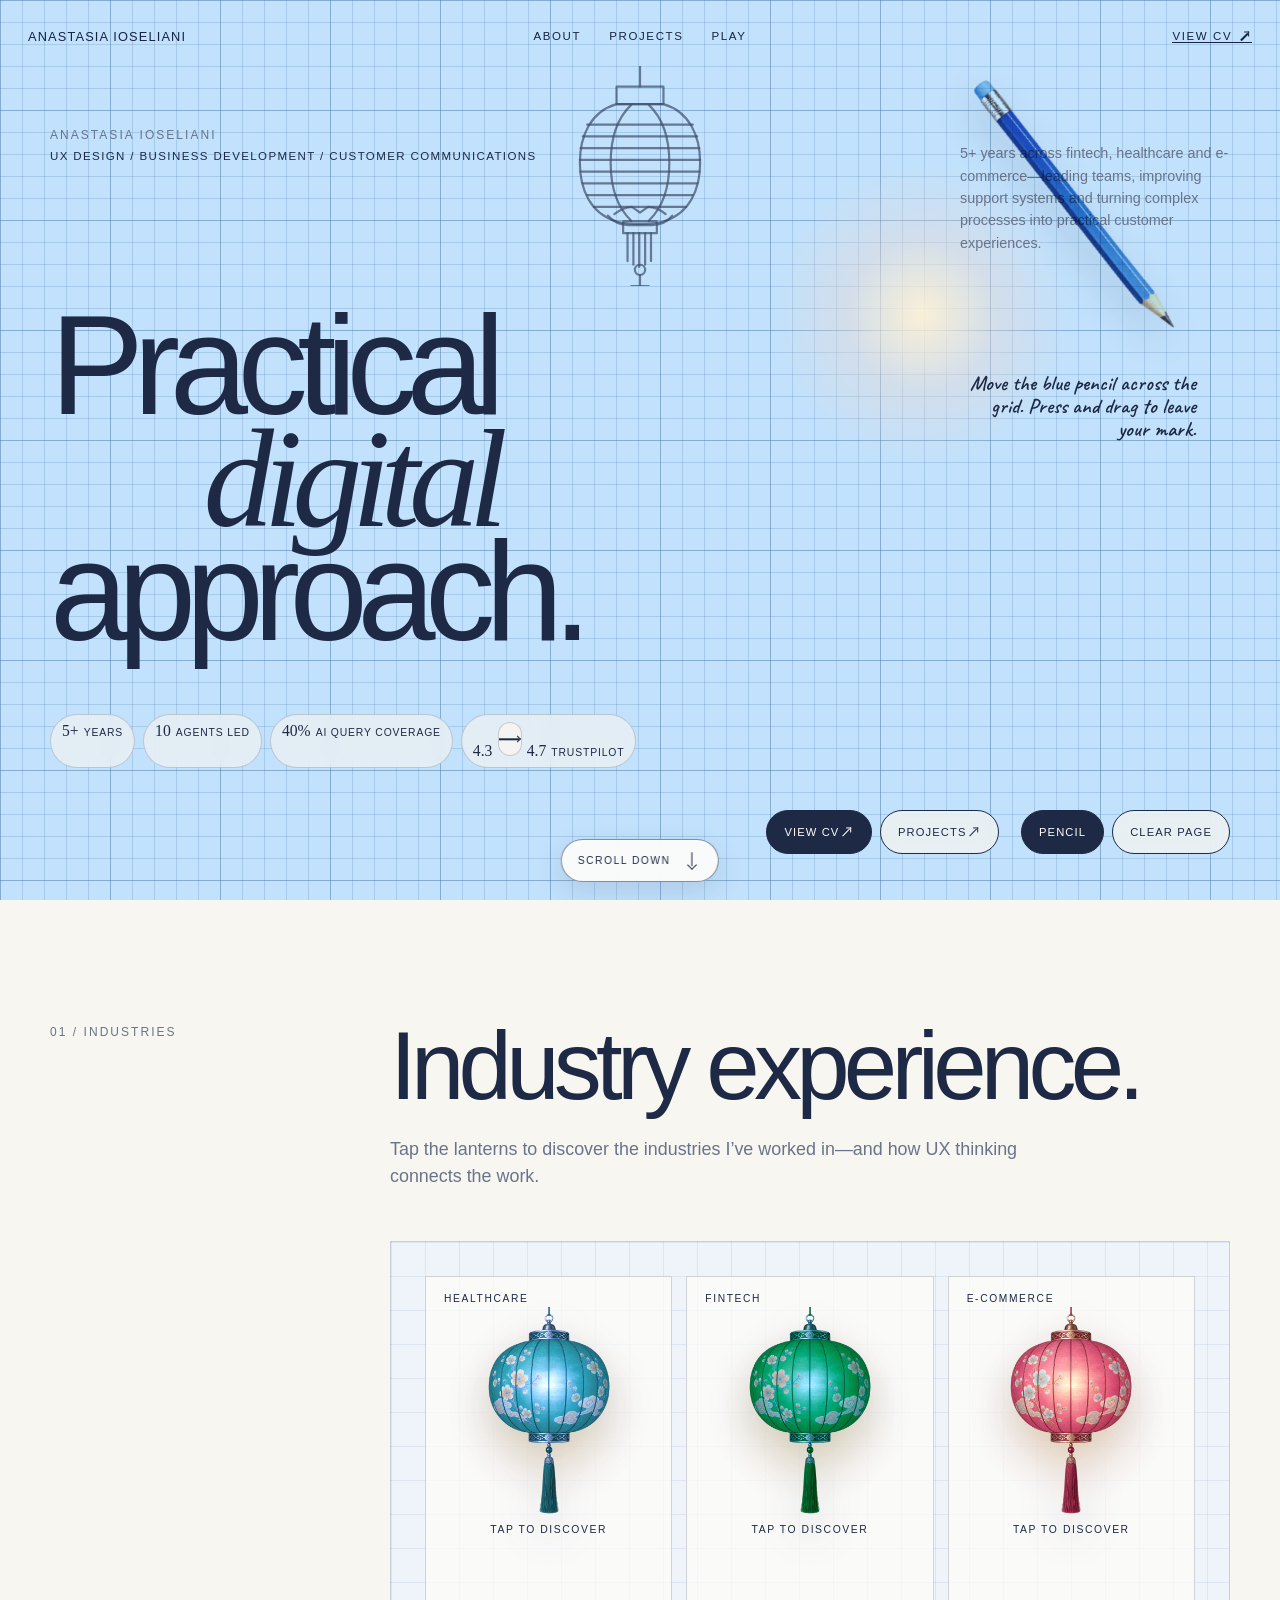
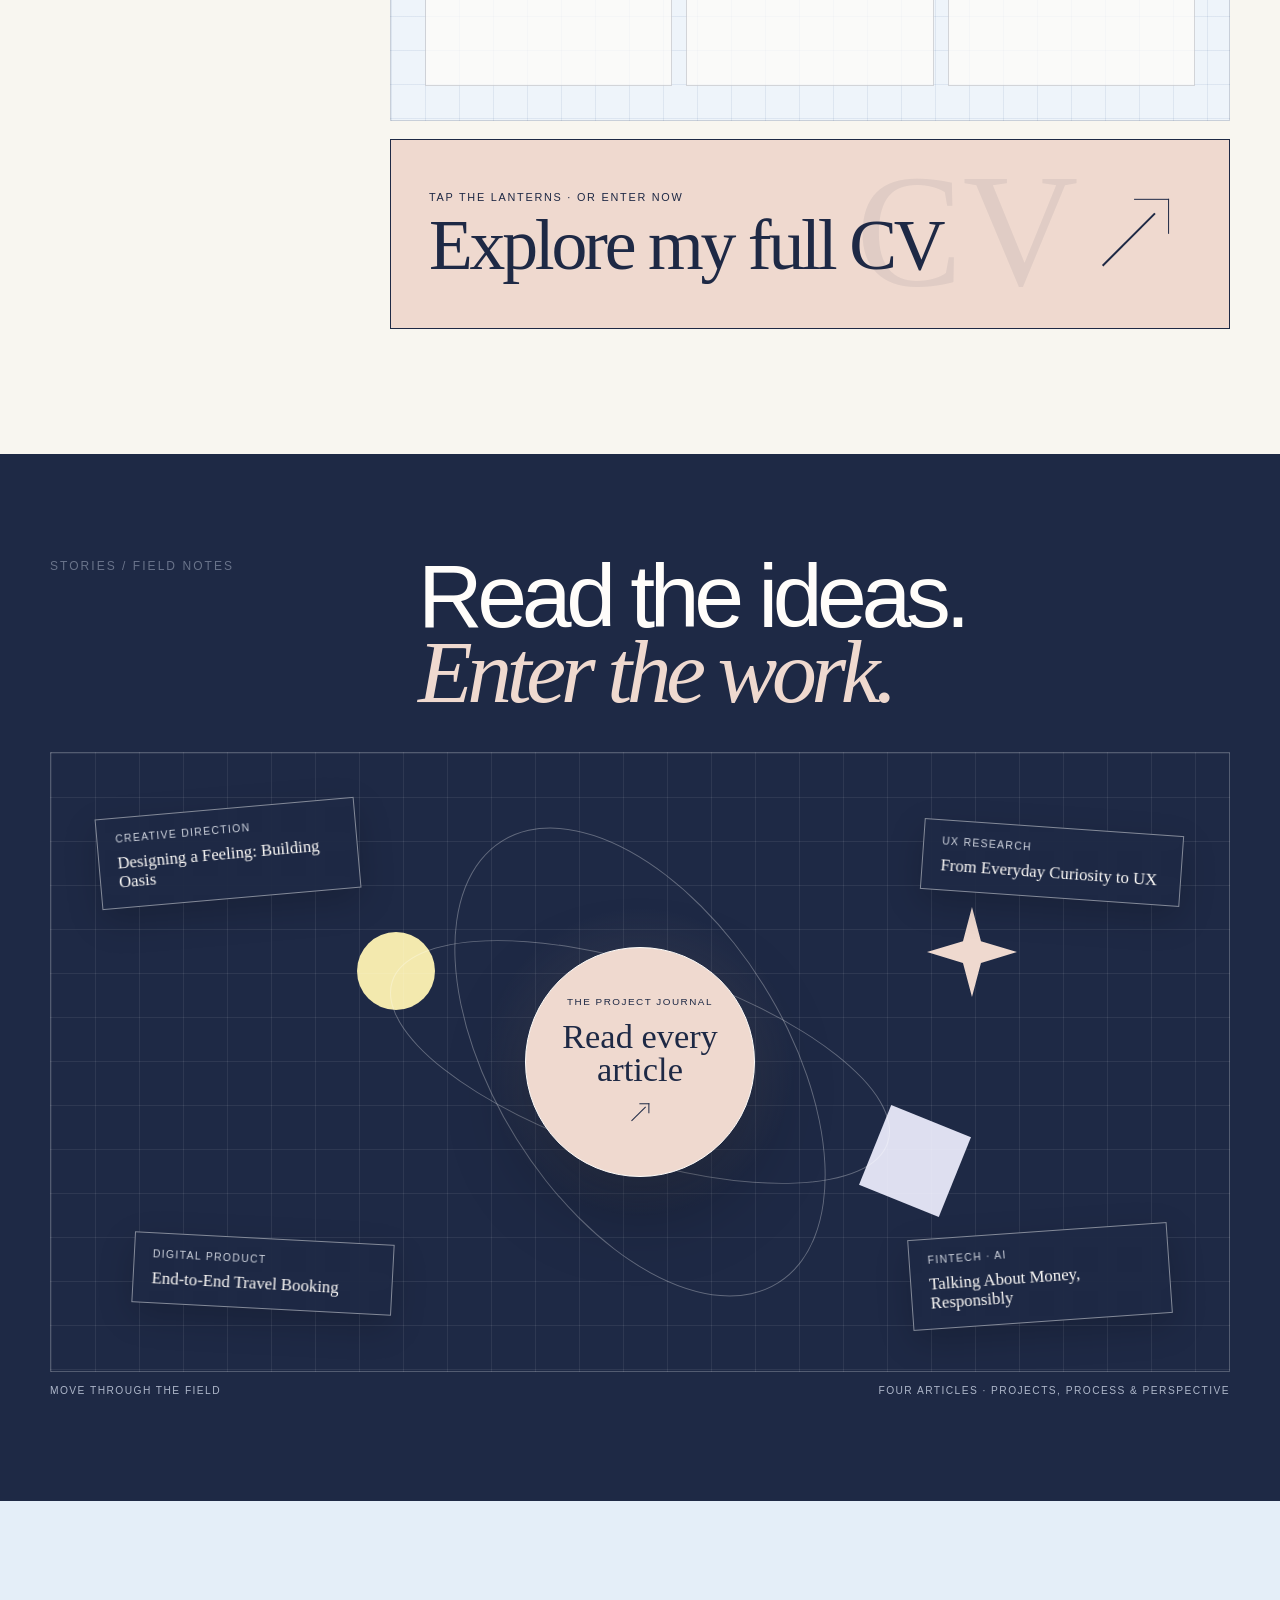
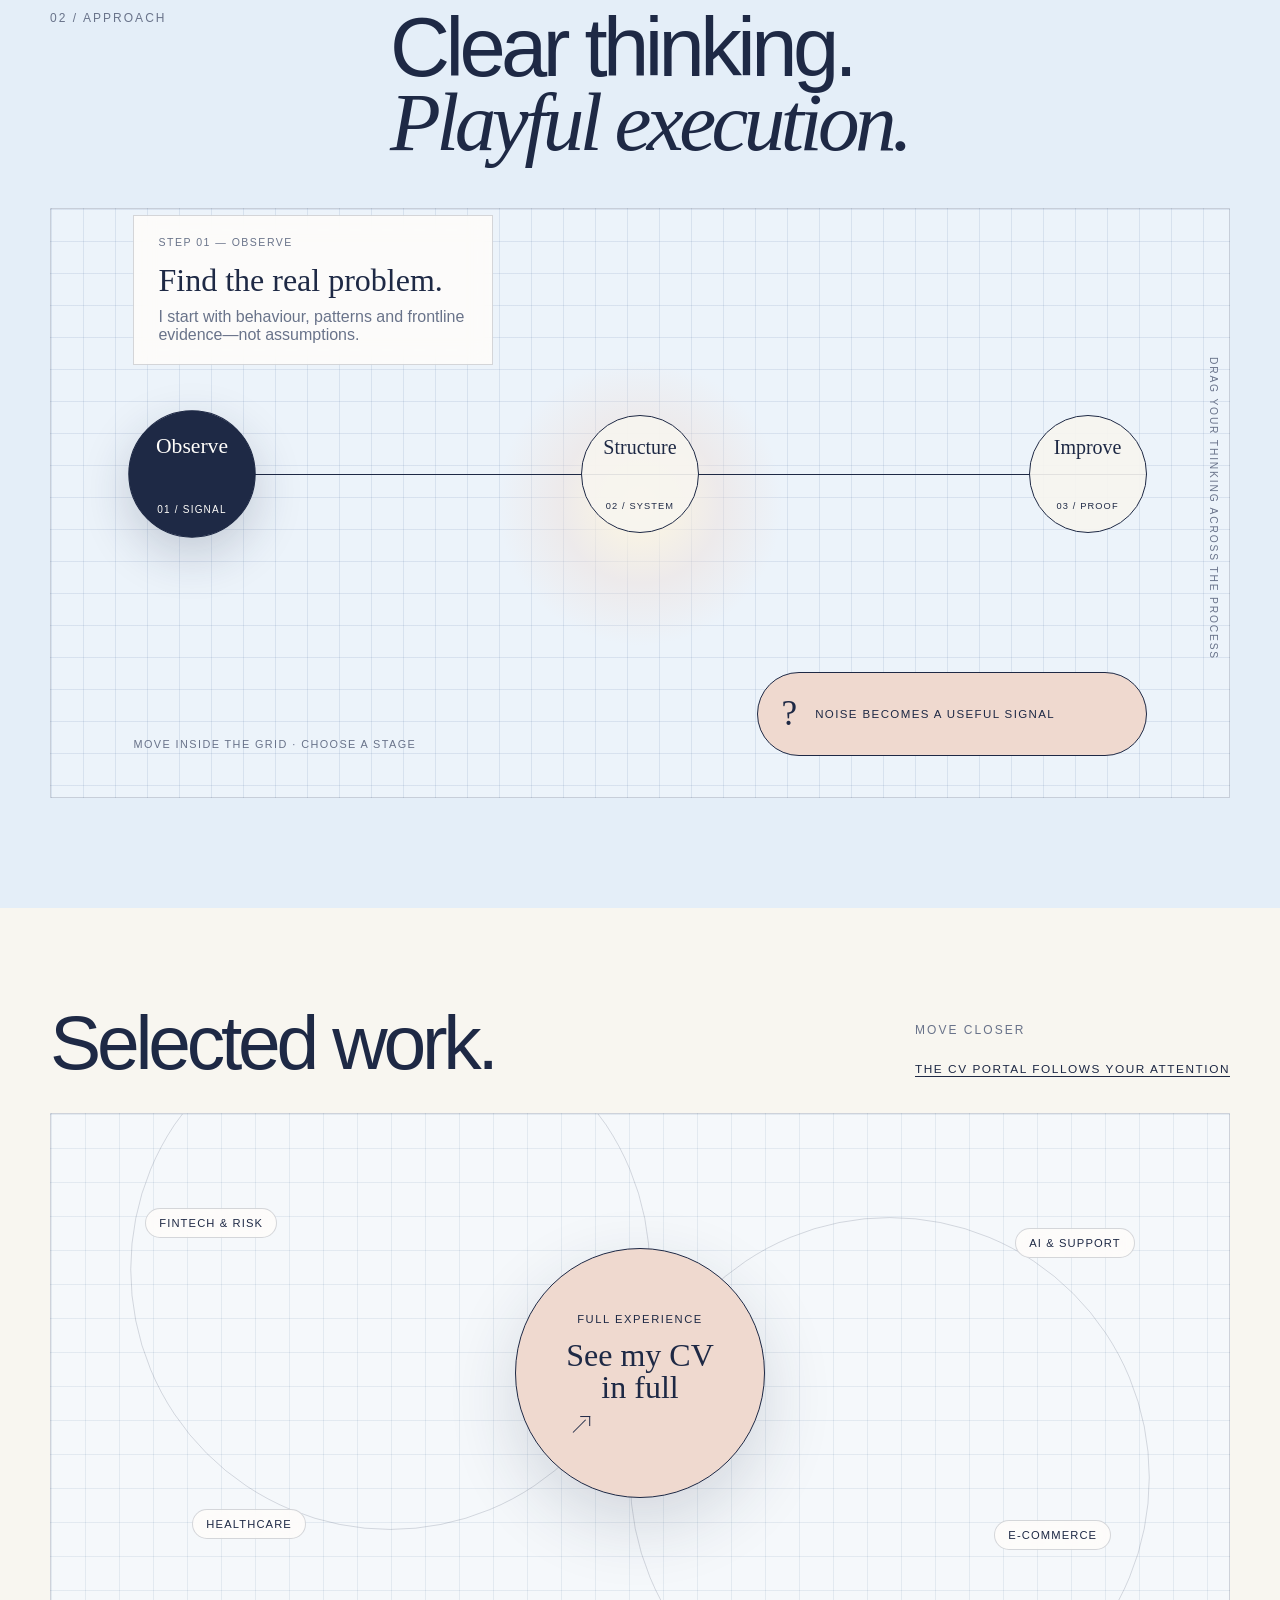
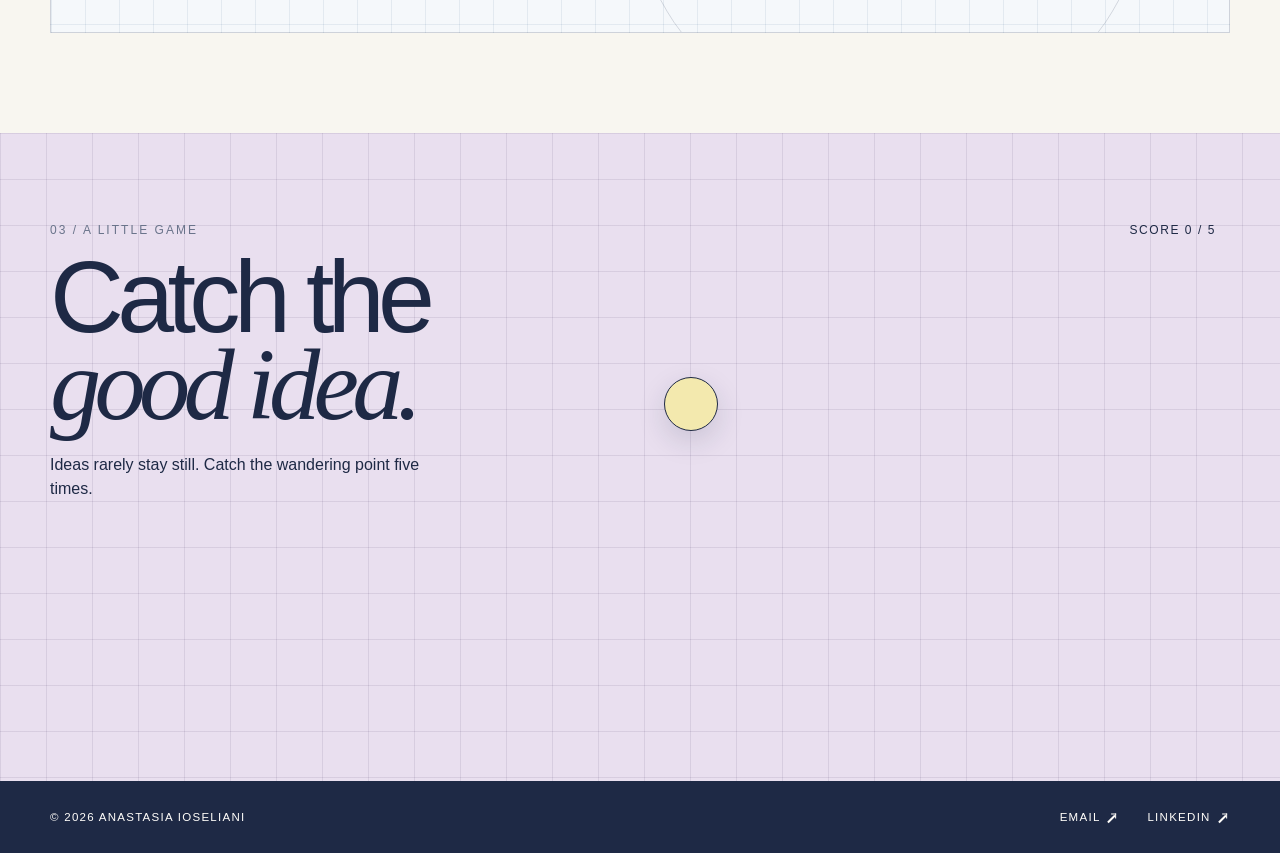
==== index.html @ 26682739 "Simplify industries section heading" ====
<!doctype html>
<html lang="en">
<head>
  <meta charset="utf-8">
  <meta name="viewport" content="width=device-width,initial-scale=1">
  <meta name="description" content="Anastasia Ioseliani — a practical digital approach to operations, customer experience and AI.">
  <title>Anastasia Ioseliani — Practical Digital Approach</title>
  <link rel="icon" type="image/svg+xml" href="data:image/svg+xml,%3Csvg xmlns='http://www.w3.org/2000/svg' viewBox='0 0 64 64'%3E%3Crect width='64' height='64' rx='14' fill='%23293452'/%3E%3Cpath d='M16 46 30 17h5l13 29h-7l-3-7H26l-3 7zm13-14h7l-3.5-8z' fill='%23f8f4ec'/%3E%3C/svg%3E">
  <style>
    :root{--ink:#1e2945;--muted:#69738a;--paper:#f8f6f0;--blue:#e5eef8;--blue-line:rgba(68,104,150,.19);--peach:#efd9cf;--yellow:#f3e9ae;--lav:#dedff0;--white:#fffdfa;--line:rgba(30,41,69,.18)}
    *{box-sizing:border-box}html{scroll-behavior:smooth}body{margin:0;background:var(--paper);color:var(--ink);font-family:"Helvetica Neue",Arial,sans-serif;overflow-x:hidden}a{color:inherit;text-decoration:none}button{font:inherit;color:inherit}.wrap{width:min(1180px,calc(100% - 56px));margin:auto}.serif,em{font-family:Georgia,"Times New Roman",serif;font-weight:400}.label{font-size:.75rem;letter-spacing:.17em;text-transform:uppercase;color:var(--muted)}
    .nav{position:fixed;top:0;left:0;right:0;z-index:30;height:72px;padding:0 28px;display:grid;grid-template-columns:1fr auto 1fr;align-items:center;mix-blend-mode:multiply}.brand{font-size:.8rem;letter-spacing:.09em;text-transform:uppercase}.nav-links{display:flex;gap:28px;font-size:.72rem;letter-spacing:.14em;text-transform:uppercase}.nav-cta{justify-self:end;border-bottom:1px solid;font-size:.72rem;letter-spacing:.14em;text-transform:uppercase}
    .hero{position:relative;min-height:100svh;overflow:hidden;background-color:#edf4fb;background-image:linear-gradient(var(--blue-line) 1px,transparent 1px),linear-gradient(90deg,var(--blue-line) 1px,transparent 1px);background-size:38px 38px}.hero:after{content:"";position:absolute;z-index:1;inset:0;background:radial-gradient(circle 210px at var(--lx,72%) var(--ly,35%),rgba(255,241,211,.9),rgba(239,217,207,.38) 36%,transparent 72%);pointer-events:none}.draw-canvas{position:absolute;z-index:2;inset:0;width:100%;height:100%;touch-action:none;cursor:none}.pen-cursor{position:absolute;z-index:3;left:84%;top:16%;width:280px;height:auto;object-fit:contain;pointer-events:none;transform:translate(-50%,-20%) rotate(18deg);filter:drop-shadow(0 16px 18px rgba(30,41,69,.16));opacity:1;transition:opacity .2s}.hero.pen-ready .pen-cursor{opacity:1}.nib-light{position:absolute;z-index:3;width:110px;height:110px;border-radius:50%;pointer-events:none;background:rgba(255,233,181,.82);filter:blur(24px);transform:translate(-50%,-50%);opacity:0}.hero.pen-ready .nib-light{opacity:1}
    .hero-content{position:relative;z-index:5;pointer-events:none;min-height:100svh;padding:128px 0 46px;display:flex;flex-direction:column;justify-content:space-between}.hero-top{display:flex;justify-content:space-between;align-items:start}.hero-intro{max-width:270px;color:var(--muted);font-size:.9rem;line-height:1.55}.hero h1{font-size:clamp(4.5rem,11vw,10.7rem);font-weight:400;line-height:.8;letter-spacing:-.075em;margin:0;max-width:1120px}.hero h1 span{display:block}.hero h1 span:nth-child(2){padding-left:12vw;font-family:Georgia,serif;font-style:italic}.hero-bottom{display:flex;justify-content:space-between;align-items:end;gap:28px}.hero-instruction{max-width:390px;font-size:1rem;line-height:1.55;transform:translateY(18px)}.hero-actions,.draw-tools{display:flex;gap:8px;pointer-events:auto}.mobile-put-down,.mobile-clear-page{display:none}.pill{min-height:44px;padding:0 17px;border:1px solid var(--ink);border-radius:99px;background:rgba(248,246,240,.72);backdrop-filter:blur(8px);font-size:.7rem;letter-spacing:.1em;text-transform:uppercase;cursor:pointer;display:inline-flex;align-items:center;justify-content:center}.pill:hover,.pill.active{background:var(--ink);color:var(--white)}
    .welcome{padding:125px 0;background:var(--paper);overflow:hidden}.welcome-grid{display:grid;grid-template-columns:.38fr 1.62fr;gap:60px}.welcome h2{font-size:clamp(3.7rem,7.5vw,7.6rem);font-weight:400;line-height:.86;letter-spacing:-.06em;margin:0}.welcome h2 em{color:#77839b}.balloon-intro{display:flex;justify-content:space-between;gap:28px;align-items:end;margin-bottom:44px}.balloon-intro p{max-width:360px;margin:0;color:var(--muted);font-size:1rem}.balloon-experience{display:grid;grid-template-columns:1.05fr .95fr;min-height:520px;border:1px solid var(--line);background:#eef5fb}.balloon-sky{position:relative;min-height:520px;overflow:hidden;background-image:linear-gradient(rgba(68,104,150,.11) 1px,transparent 1px),linear-gradient(90deg,rgba(68,104,150,.11) 1px,transparent 1px);background-size:34px 34px}.balloon-sky:after{content:"POP THE BALLOONS";position:absolute;left:20px;bottom:17px;font-size:.65rem;letter-spacing:.17em;color:var(--muted)}.balloon{position:absolute;left:var(--x);top:var(--y);border:0;background:none;padding:0;cursor:pointer;font-size:clamp(5.4rem,9vw,8rem);line-height:1;filter:drop-shadow(0 16px 18px rgba(30,41,69,.15)) hue-rotate(var(--hue));transform:translate(-50%,-50%) rotate(var(--r));transition:transform .45s cubic-bezier(.2,.9,.2,1),opacity .35s;animation:balloonFloat 3.5s ease-in-out infinite alternate;animation-delay:var(--delay)}.balloon:hover{transform:translate(-50%,-50%) scale(1.1) rotate(calc(var(--r) + 4deg))}.balloon.popped{opacity:0;transform:translate(-50%,-50%) scale(1.8) rotate(16deg);pointer-events:none;animation:none}@keyframes balloonFloat{to{margin-top:-16px}}.balloon-status{position:absolute;right:18px;top:17px;padding:8px 11px;border:1px solid var(--line);background:rgba(255,253,250,.82);font-size:.65rem;letter-spacing:.13em;text-transform:uppercase}.balloon-reveals{position:relative;z-index:2;padding:34px;display:flex;flex-direction:column;background:rgba(255,253,250,.92)}.balloon-note{display:none;padding:20px 0;border-bottom:1px solid var(--line)}.balloon-note.on{display:block}.balloon-note small{display:block;margin-bottom:8px;color:var(--muted);font-size:.65rem;letter-spacing:.14em;text-transform:uppercase}.balloon-note h3{font-family:Georgia,serif;font-size:1.8rem;font-weight:400;line-height:1.05;margin:0 0 10px}.balloon-note p{margin:0;color:var(--muted);line-height:1.55}.balloon-note.on .slow{display:inline;opacity:0;animation:slowReveal .7s forwards}.balloon-note.on .slow:nth-child(2){animation-delay:.35s}.balloon-note.on .slow:nth-child(3){animation-delay:.75s}@keyframes slowReveal{to{opacity:1}}.balloon-empty{margin:auto;color:var(--muted);max-width:230px;text-align:center;font-family:Georgia,serif;font-size:1.35rem}.balloon-reveals.started .balloon-empty{display:none}.cv-reveal{margin-top:auto;padding-top:28px;opacity:0;transform:translateY(12px);pointer-events:none;transition:.5s}.cv-reveal.ready{opacity:1;transform:none;pointer-events:auto}.cv-reveal a{display:flex;justify-content:space-between;align-items:center;padding:16px 0;border-top:1px solid;border-bottom:1px solid;font-size:.72rem;letter-spacing:.14em;text-transform:uppercase}.text-link{display:inline-flex;margin-top:25px;border-bottom:1px solid;font-size:.74rem;letter-spacing:.13em;text-transform:uppercase}
    .journal-gateway{background:var(--ink);color:var(--white);padding:105px 0;overflow:hidden}.journal-head{display:grid;grid-template-columns:.55fr 1.45fr;gap:60px;align-items:start;margin-bottom:42px}.journal-head h2{font-size:clamp(3.2rem,7vw,7rem);line-height:.84;font-weight:400;letter-spacing:-.06em;margin:0}.journal-head em{color:var(--peach)}.journal-field{--gx:50%;--gy:50%;position:relative;isolation:isolate;min-height:620px;border:1px solid rgba(255,255,255,.24);overflow:hidden;background:radial-gradient(circle 220px at var(--gx) var(--gy),rgba(239,217,207,.18),transparent 72%),linear-gradient(rgba(255,255,255,.075) 1px,transparent 1px),linear-gradient(90deg,rgba(255,255,255,.075) 1px,transparent 1px);background-size:auto,44px 44px,44px 44px}.journal-field:before,.journal-field:after{content:"";position:absolute;z-index:0;border:1px solid rgba(255,255,255,.3);border-radius:50%;width:520px;height:190px;left:50%;top:50%;transform:translate(-50%,-50%) rotate(18deg);transition:transform .3s;pointer-events:none}.journal-field:after{transform:translate(-50%,-50%) rotate(-32deg);width:290px;height:520px}.journal-core{position:absolute;z-index:7;left:50%;top:50%;width:230px;height:230px;border-radius:50%;transform:translate(-50%,-50%);display:grid;place-items:center;text-align:center;background:var(--peach);color:var(--ink);border:1px solid var(--white);box-shadow:0 30px 80px rgba(0,0,0,.28);transition:transform .18s}.journal-core .tiny{display:block;font-size:.62rem;letter-spacing:.15em;text-transform:uppercase;margin-bottom:13px}.journal-core .big{display:block;font-family:Georgia,serif;font-size:2.15rem;line-height:.95}.journal-core .arrow{display:block;margin-top:13px;font-size:1.5rem}.story-chip{position:absolute;z-index:6;width:260px;padding:15px 18px;border:1px solid rgba(255,255,255,.45);background:rgba(30,41,69,.94);backdrop-filter:blur(10px);font-family:Georgia,serif;font-size:1.05rem;line-height:1.15;box-shadow:0 12px 35px rgba(0,0,0,.18);transition:background .25s,color .25s,transform .18s}.story-chip small{display:block;margin-bottom:8px;font-family:Arial,sans-serif;font-size:.65rem;letter-spacing:.13em;text-transform:uppercase;color:#d2d7e1}.story-chip:hover{background:var(--yellow);color:var(--ink)}.story-chip:nth-of-type(1){left:4%;top:9%;transform:rotate(-5deg)}.story-chip:nth-of-type(2){right:4%;top:12%;transform:rotate(4deg)}.story-chip:nth-of-type(3){left:7%;bottom:10%;transform:rotate(3deg)}.story-chip:nth-of-type(4){right:5%;bottom:8%;transform:rotate(-4deg)}.abstract-disc{position:absolute;z-index:1;width:78px;height:78px;border-radius:50%;background:var(--yellow);left:26%;top:29%;mix-blend-mode:screen;pointer-events:none}.abstract-square{position:absolute;z-index:1;width:86px;height:86px;background:var(--lav);right:23%;bottom:27%;transform:rotate(22deg);mix-blend-mode:screen;pointer-events:none}.abstract-star{position:absolute;z-index:1;right:18%;top:25%;width:90px;height:90px;background:var(--peach);clip-path:polygon(50% 0,60% 38%,100% 50%,60% 62%,50% 100%,40% 62%,0 50%,40% 38%);animation:spin 14s linear infinite;pointer-events:none}@keyframes spin{to{transform:rotate(360deg)}}.journal-caption{display:flex;justify-content:space-between;margin-top:13px;font-size:.64rem;letter-spacing:.14em;text-transform:uppercase;color:#aeb7ca}
    .approach{padding:110px 0;background:#e4eef8;overflow:hidden}.approach-head{display:grid;grid-template-columns:.5fr 1.5fr;gap:60px;margin-bottom:48px}.approach h2{font-size:clamp(3rem,6.5vw,6.4rem);font-weight:400;letter-spacing:-.055em;line-height:.9;margin:0}.method-lab{--mx:50%;--my:50%;position:relative;min-height:590px;border:1px solid var(--line);background-color:rgba(255,255,255,.3);background-image:linear-gradient(rgba(68,104,150,.12) 1px,transparent 1px),linear-gradient(90deg,rgba(68,104,150,.12) 1px,transparent 1px);background-size:32px 32px;overflow:hidden}.method-lab:before{content:"";position:absolute;inset:0;background:radial-gradient(circle 190px at var(--mx) var(--my),rgba(255,248,224,.95),rgba(239,217,207,.35) 42%,transparent 75%);pointer-events:none}.method-lab:after{content:"DRAG YOUR THINKING ACROSS THE PROCESS";position:absolute;right:-136px;top:50%;transform:rotate(90deg);font-size:.64rem;letter-spacing:.18em;color:var(--muted)}.method-path{position:absolute;left:7%;right:7%;top:45%;height:1px;background:var(--ink)}.method-path:after{content:"";position:absolute;left:0;top:-4px;width:var(--progress,0%);height:8px;background:var(--peach);transition:width .45s cubic-bezier(.2,.8,.2,1)}.method-node{position:absolute;z-index:3;top:45%;width:118px;height:118px;border-radius:50%;border:1px solid var(--ink);background:rgba(248,246,240,.9);transform:translate(-50%,-50%);cursor:pointer;transition:transform .35s,background .35s,box-shadow .35s;display:grid;place-items:center;text-align:center}.method-node span{display:block;font-family:Georgia,serif;font-size:1.25rem}.method-node small{display:block;margin-top:3px;font-size:.58rem;letter-spacing:.12em;text-transform:uppercase}.method-node[data-step="0"]{left:12%}.method-node[data-step="1"]{left:50%}.method-node[data-step="2"]{left:88%}.method-node:hover{transform:translate(-50%,-50%) scale(1.08) rotate(-3deg)}.method-node.active{background:var(--ink);color:var(--white);box-shadow:0 16px 45px rgba(30,41,69,.2);transform:translate(-50%,-50%) scale(1.08)}.method-note{position:absolute;z-index:2;left:7%;top:7%;width:min(360px,36%);padding:24px;border:1px solid var(--line);background:rgba(255,253,250,.84);backdrop-filter:blur(10px);transition:transform .2s}.method-note .counter{font-size:.66rem;letter-spacing:.14em;text-transform:uppercase;color:var(--muted)}.method-note h3{font-family:Georgia,serif;font-size:2rem;font-weight:400;line-height:1.05;margin:16px 0 10px}.method-note p{color:var(--muted);margin:0;max-width:310px}.method-output{position:absolute;right:7%;bottom:7%;width:min(390px,42%);padding:21px 24px;border-radius:120px;border:1px solid var(--ink);background:var(--active-tone,var(--peach));display:flex;align-items:center;gap:18px;transition:background .4s,transform .2s}.method-output b{font-family:Georgia,serif;font-size:2.2rem;font-weight:400}.method-output span{font-size:.72rem;letter-spacing:.12em;text-transform:uppercase}.method-hint{position:absolute;left:7%;bottom:8%;font-size:.68rem;letter-spacing:.13em;text-transform:uppercase;color:var(--muted)}
    .projects{padding:100px 0;background:var(--paper)}.projects-head{display:flex;justify-content:space-between;align-items:end;margin-bottom:36px}.projects h2{font-size:clamp(3rem,6vw,6rem);font-weight:400;letter-spacing:-.055em;line-height:.9;margin:0}.portal-field{position:relative;min-height:520px;border:1px solid var(--line);overflow:hidden;background-color:#f5f8fb;background-image:linear-gradient(rgba(68,104,150,.1) 1px,transparent 1px),linear-gradient(90deg,rgba(68,104,150,.1) 1px,transparent 1px);background-size:34px 34px;display:grid;place-items:center}.portal-field:before,.portal-field:after{content:"";position:absolute;width:44%;aspect-ratio:1;border:1px solid rgba(30,41,69,.16);border-radius:50%;transition:transform .8s ease}.portal-field:before{transform:translate(-48%,-20%)}.portal-field:after{transform:translate(48%,20%)}.portal-field:hover:before{transform:translate(-42%,-14%) rotate(12deg)}.portal-field:hover:after{transform:translate(42%,14%) rotate(-12deg)}.portal-link{position:relative;z-index:3;width:250px;aspect-ratio:1;border-radius:50%;display:grid;place-items:center;text-align:center;background:var(--peach);border:1px solid var(--ink);box-shadow:0 25px 70px rgba(30,41,69,.16);transition:transform .12s linear}.portal-link span{display:block}.portal-link .portal-small{font-size:.7rem;letter-spacing:.14em;text-transform:uppercase;margin-bottom:14px}.portal-link .portal-title{font-family:Georgia,serif;font-size:2rem;line-height:1}.portal-link .portal-arrow{font-size:1.4rem;margin-top:14px}.orbit-label{position:absolute;z-index:2;padding:8px 13px;border:1px solid var(--line);border-radius:99px;background:rgba(255,253,250,.78);font-size:.7rem;letter-spacing:.1em;text-transform:uppercase;backdrop-filter:blur(7px)}.orbit-label:nth-of-type(1){left:8%;top:18%}.orbit-label:nth-of-type(2){right:8%;top:22%}.orbit-label:nth-of-type(3){left:12%;bottom:18%}.orbit-label:nth-of-type(4){right:10%;bottom:16%}
    .game{position:relative;min-height:72svh;overflow:hidden;background:#e9dfef;padding:90px 0;cursor:crosshair}.game:before{content:"";position:absolute;inset:0;background-image:linear-gradient(rgba(84,73,112,.12) 1px,transparent 1px),linear-gradient(90deg,rgba(84,73,112,.12) 1px,transparent 1px);background-size:46px 46px}.game-copy{position:relative;z-index:2;pointer-events:none}.game h2{font-size:clamp(3.8rem,8vw,8rem);font-weight:400;line-height:.85;letter-spacing:-.065em;margin:16px 0 24px}.game p{font-size:1rem;max-width:390px;line-height:1.55}.score{position:absolute;z-index:3;right:5vw;top:90px;font-size:.75rem;letter-spacing:.13em;text-transform:uppercase}.idea{position:absolute;z-index:4;width:54px;height:54px;border-radius:50%;border:1px solid var(--ink);background:var(--yellow);box-shadow:0 10px 28px rgba(30,41,69,.15);cursor:pointer;transition:left .32s ease,top .32s ease,transform .2s}.idea:hover{transform:scale(1.12)}
    footer{background:var(--ink);color:var(--white);padding:30px 0}.footer{display:grid;grid-template-columns:1fr auto auto;gap:28px;font-size:.72rem;letter-spacing:.11em;text-transform:uppercase}.reveal{opacity:0;transform:translateY(32px);transition:.8s}.reveal.on{opacity:1;transform:none}
    @media(max-width:780px){.wrap{width:min(100% - 36px,1180px)}.nav{padding:0 18px}.nav-links{display:none}.hero-content{padding:105px 0 30px}.hero-top{display:block}.hero-intro{margin-top:14px}.hero h1{font-size:18vw}.hero h1 span:nth-child(2){padding-left:0}.hero-bottom{display:block}.draw-tools{margin-top:24px;flex-wrap:wrap}.pen-cursor{width:235px;height:165px}.welcome,.journal-gateway,.approach,.projects{padding:80px 0}.welcome-grid,.journal-head,.approach-head{grid-template-columns:1fr;gap:30px}.balloon-intro{display:block}.balloon-intro p{margin-top:22px}.balloon-experience{grid-template-columns:1fr}.balloon-sky{min-height:430px}.balloon-reveals{min-height:455px;padding:25px}.balloon{font-size:6.2rem}.projects-head{display:block}.journal-field{min-height:760px}.journal-core{width:185px;height:185px}.journal-core .big{font-size:1.7rem}.story-chip{width:220px;font-size:.9rem}.story-chip:nth-of-type(1){left:3%;top:5%}.story-chip:nth-of-type(2){right:3%;top:24%}.story-chip:nth-of-type(3){left:3%;bottom:23%}.story-chip:nth-of-type(4){right:3%;bottom:4%}.abstract-star{right:10%;top:44%}.abstract-disc{left:10%;top:39%}.journal-caption{display:block}.journal-caption span{display:block;margin-top:6px}.method-lab{min-height:650px}.method-lab:after{display:none}.method-note{left:6%;top:5%;width:88%}.method-path{left:10%;right:10%;top:55%}.method-node{top:55%;width:88px;height:88px}.method-node[data-step="0"]{left:15%}.method-node[data-step="2"]{left:85%}.method-node span{font-size:1rem}.method-node small{font-size:.5rem}.method-output{right:6%;bottom:7%;width:88%}.method-hint{left:6%;bottom:23%}.portal-field{min-height:460px}.portal-link{width:205px}.orbit-label{font-size:.6rem}.orbit-label:nth-of-type(1){left:4%;top:12%}.orbit-label:nth-of-type(2){right:4%;top:18%}.orbit-label:nth-of-type(3){left:4%;bottom:14%}.orbit-label:nth-of-type(4){right:4%;bottom:10%}.game{min-height:70svh;padding:75px 0}.score{top:auto;bottom:24px}.footer{grid-template-columns:1fr;gap:12px}}
    @media(prefers-reduced-motion:reduce){html{scroll-behavior:auto}.reveal{opacity:1;transform:none;transition:none}}
  .cv-gateway-arrow,.journal-card .arrow,.portal-arrow,.nav-cta,.scroll-cue b{font-family:Arial,Helvetica,sans-serif;font-variant-emoji:text}
@media(max-width:780px){
 .cv-gateway-arrow,.journal-card .arrow,.portal-arrow{font-family:Arial,Helvetica,sans-serif;font-variant-emoji:text}
}
.hero-lantern-sketch{
  position:absolute;z-index:3;right:6vw;top:105px;width:165px;height:auto;
  color:rgba(30,41,69,.72);pointer-events:none;opacity:.9
}
@media(max-width:780px){
  .hero-lantern-sketch{right:5%;top:245px;width:96px;opacity:.72}
}


.hero-lantern-sketch{
  left:50%!important;
  right:auto!important;
  top:66px!important;
  width:132px!important;
  transform:translateX(-50%);
  opacity:.78!important;
}
@media(max-width:780px){
  .hero-lantern-sketch{
    left:50%!important;
    right:auto!important;
    top:78px!important;
    width:82px!important;
    transform:translateX(-50%);
    opacity:.68!important;
  }
  .hero-content{
    padding-top:220px!important;
  }
}
.pen-cursor{mix-blend-mode:multiply}

/* Final pencil visibility/positioning override */
.pen-cursor{
  display:block!important;
  visibility:visible!important;
  opacity:1!important;
  z-index:6!important;
  object-fit:contain!important;
  mix-blend-mode:multiply!important;
}
@media(min-width:781px){
  .hero .pen-cursor{
    left:84%!important;
    top:16%!important;
    width:280px!important;
    height:auto!important;
    transform:translate(-50%,-20%) rotate(18deg)!important;
  }
}
@media(max-width:780px){
  .hero .pen-cursor{
    left:82%!important;
    top:25.5%!important;
    width:150px!important;
    height:auto!important;
    transform:translate(-50%,-20%) rotate(18deg)!important;
    pointer-events:auto!important;
  }
}

@media(max-width:780px){
  .hero.mobile-draw-on .pen-cursor{
    width:170px!important;
    height:auto!important;
    transform:translate(-96%,-94%) rotate(0deg)!important;
    transform-origin:96% 94%!important;
    pointer-events:none!important;
    filter:drop-shadow(0 10px 12px rgba(30,41,69,.12))!important;
  }
  .hero.mobile-draw-on .mobile-put-down{
    position:fixed!important;
    left:auto!important;
    right:16px!important;
    bottom:calc(18px + env(safe-area-inset-bottom))!important;
    transform:none!important;
    z-index:40!important;
    min-height:48px!important;
    padding:0 18px!important;
    box-shadow:0 8px 24px rgba(30,41,69,.18);
  }
}

@media(min-width:781px){
  .hero.pen-ready .pen-cursor{
    width:420px!important;
    height:auto!important;
    transform:translate(-96%,-94%) rotate(0deg)!important;
    transform-origin:96% 94%!important;
    pointer-events:none!important;
  }
}

a:focus-visible,button:focus-visible{
  outline:2px solid var(--ink);
  outline-offset:4px;
}
.mobile-continue{display:none}
@media(max-width:780px){
  .nav{
    background:rgba(237,244,251,.84);
    backdrop-filter:blur(12px);
    -webkit-backdrop-filter:blur(12px);
    border-bottom:1px solid rgba(30,41,69,.10);
    mix-blend-mode:normal!important;
  }
  .nav-cta{
    min-height:44px;
    display:inline-flex;
    align-items:center;
  }
  .mobile-continue{
    display:inline-flex;
    position:absolute;
    z-index:12;
    left:50%;
    bottom:116px;
    transform:translateX(-50%);
    min-height:44px;
    padding:0 17px;
    border:1px solid var(--ink);
    border-radius:999px;
    background:rgba(248,246,240,.92);
    align-items:center;
    justify-content:center;
    font-size:.66rem;
    letter-spacing:.1em;
    text-transform:uppercase;
    white-space:nowrap;
  }
  .hero.mobile-draw-on .mobile-continue{display:none}
  .hero.mobile-draw-on .mobile-clear-page{
    position:fixed!important;
    left:16px!important;
    right:auto!important;
    bottom:calc(18px + env(safe-area-inset-bottom))!important;
    transform:none!important;
    min-height:48px!important;
    z-index:40!important;
    box-shadow:0 8px 24px rgba(30,41,69,.14);
  }
}
@media(prefers-reduced-motion:reduce){
  *,*::before,*::after{
    scroll-behavior:auto!important;
    animation-duration:.01ms!important;
    animation-iteration-count:1!important;
    transition-duration:.01ms!important;
  }
}

.hero-role{
  margin-top:8px;
  font-size:.72rem;
  letter-spacing:.12em;
  text-transform:uppercase;
  color:var(--ink);
}
.recruiter-snapshot{
  position:relative;
  z-index:5;
  display:flex;
  flex-wrap:wrap;
  gap:8px;
  margin-top:24px;
  pointer-events:none;
}
.recruiter-snapshot span{
  display:inline-flex;
  align-items:baseline;
  gap:5px;
  min-height:34px;
  padding:7px 11px;
  border:1px solid rgba(30,41,69,.20);
  border-radius:999px;
  background:rgba(248,246,240,.62);
  backdrop-filter:blur(7px);
  font-size:.65rem;
  letter-spacing:.08em;
  text-transform:uppercase;
}
.recruiter-snapshot strong{
  font-family:Georgia,serif;
  font-size:.98rem;
  font-weight:400;
  letter-spacing:0;
  text-transform:none;
}
.recruiter-primary{
  background:var(--ink)!important;
  color:var(--white)!important;
}
@media(max-width:780px){
  .hero-role{
    margin-top:7px;
    font-size:.64rem;
    line-height:1.45;
  }
  .hero-intro{
    max-width:310px;
  }
  .recruiter-snapshot{
    margin-top:16px;
    gap:6px;
  }
  .recruiter-snapshot span{
    min-height:30px;
    padding:5px 8px;
    font-size:.56rem;
    letter-spacing:.06em;
  }
  .recruiter-snapshot strong{
    font-size:.84rem;
  }
  .draw-tools{
    grid-template-columns:repeat(2,minmax(0,1fr))!important;
  }
}

@media(max-width:780px){
  /* Keep the pencil instruction beside the pencil, away from recruiter stats */
  .hero-instruction{
    top:180px!important;
    right:18px!important;
    bottom:auto!important;
    left:auto!important;
    width:170px!important;
    max-width:170px!important;
    transform:none!important;
    text-align:right!important;
    line-height:1.35!important;
    z-index:10!important;
    pointer-events:none;
  }
  .hero-instruction::before{
    font-size:.68rem!important;
    line-height:1.35!important;
  }
}

/* Pastel light-blue pencil */
.pen-cursor{
  filter:brightness(1.28) saturate(.62) hue-rotate(2deg) drop-shadow(0 16px 18px rgba(30,41,69,.16))!important;
}
@media(max-width:780px){
  .hero.mobile-draw-on .pen-cursor{
    filter:brightness(1.28) saturate(.62) hue-rotate(2deg) drop-shadow(0 10px 12px rgba(30,41,69,.12))!important;
  }
}

@media(min-width:781px){
  .hero-instruction{
    position:absolute!important;
    top:39%!important;
    left:auto!important;
    right:34px!important;
    bottom:auto!important;
    width:230px!important;
    max-width:230px!important;
    transform:none!important;
    text-align:right!important;
    font-size:.82rem!important;
    line-height:1.45!important;
    z-index:10!important;
    pointer-events:none;
  }
}

@media(min-width:781px){
  .hero-instruction,
  .hero-instruction::before{
    font-family:'Caveat',cursive!important;
    font-size:1.32rem!important;
    letter-spacing:0!important;
    text-transform:none!important;
    line-height:1.08!important;
    font-weight:600!important;
  }
}

@media(min-width:781px){
  .hero-bottom .draw-tools{
    margin-left:auto!important;
  }
  .hero-bottom .draw-tools .pill:nth-child(2){
    margin-right:14px;
  }
}
</style>
  <style>
    .hero{background-color:#c1e1fc;background-image:linear-gradient(rgba(70,118,164,.22) 1px,transparent 1px),linear-gradient(90deg,rgba(70,118,164,.22) 1px,transparent 1px),linear-gradient(rgba(70,118,164,.34) 1px,transparent 1px),linear-gradient(90deg,rgba(70,118,164,.34) 1px,transparent 1px);background-size:22px 22px,22px 22px,110px 110px,110px 110px}.pen-cursor{width:420px;height:280px;transform:translate(-96%,-96%);filter:drop-shadow(0 18px 18px rgba(30,41,69,.2))}.scroll-cue{position:absolute;z-index:8;left:50%;bottom:18px;transform:translateX(-50%);display:flex;align-items:center;gap:10px;min-height:43px;padding:0 16px;border:1px solid rgba(40,52,84,.55);border-radius:999px;background:rgba(255,253,250,.9);box-shadow:0 10px 28px rgba(40,52,84,.12);backdrop-filter:blur(10px);font-size:.64rem;letter-spacing:.15em;text-transform:uppercase;transition:.25s}.scroll-cue b{font-size:1.05rem;animation:scrollNudge 1.6s ease-in-out infinite}.scroll-cue:hover{background:var(--ink);color:var(--cream);transform:translate(-50%,3px)}@keyframes scrollNudge{0%,100%{transform:translateY(-2px)}50%{transform:translateY(4px)}}
    .welcome-grid{grid-template-columns:.5fr 1.5fr}.welcome h2{margin-bottom:28px}.welcome-lead{max-width:660px;margin:0 0 50px;font-size:1.12rem;line-height:1.55;color:var(--muted)}.lantern-stage{position:relative;display:grid;grid-template-columns:repeat(3,1fr);gap:14px;padding:34px;border:1px solid var(--line);background-color:#eef4fa;background-image:linear-gradient(rgba(68,104,150,.1) 1px,transparent 1px),linear-gradient(90deg,rgba(68,104,150,.1) 1px,transparent 1px);background-size:34px 34px}.lantern-card{position:relative;min-height:410px;border:1px solid var(--line);background:rgba(255,253,250,.72);overflow:hidden}.lantern-button{position:absolute;inset:0 0 auto;width:100%;height:270px;border:0;background:transparent;cursor:pointer;display:flex;flex-direction:column;align-items:center;justify-content:center}.lantern-button:before{content:"";position:absolute;width:180px;height:180px;border-radius:50%;background:radial-gradient(circle,rgba(255,226,175,.72),rgba(239,217,207,.25) 50%,transparent 73%);filter:blur(6px);transition:.5s}.lantern-button img{position:relative;width:180px;height:210px;object-fit:contain;filter:drop-shadow(0 18px 20px rgba(80,45,35,.18)) hue-rotate(var(--hue,0deg)) saturate(var(--sat,1)) brightness(var(--bright,1));transition:transform .65s cubic-bezier(.2,.8,.2,1),opacity .45s,filter .45s}.lantern-card:nth-child(1){--hue:188deg;--sat:.68;--bright:1.18}.lantern-card:nth-child(2){--hue:155deg}.lantern-card:nth-child(3){--hue:342deg;--sat:.62;--bright:1.16}.lantern-number{position:absolute;left:18px;top:16px;font-size:.64rem;letter-spacing:.16em;text-transform:uppercase}.lantern-prompt{position:absolute;bottom:12px;font-size:.65rem;letter-spacing:.15em;text-transform:uppercase}.lantern-card.open .lantern-button img{transform:translateY(-36px) scale(.78) rotate(7deg);opacity:.24;filter:drop-shadow(0 0 28px rgba(142,201,238,.72)) hue-rotate(var(--hue,0deg)) saturate(var(--sat,1)) brightness(var(--bright,1.08))}.lantern-card.open .lantern-button:before{transform:scale(1.35);opacity:.34}.lantern-card.open .lantern-prompt{opacity:0}.lantern-note{position:absolute;left:24px;right:24px;bottom:28px;opacity:0;transform:translateY(20px);transition:.55s .14s;pointer-events:none}.lantern-card.open .lantern-note{opacity:1;transform:none}.lantern-note small{display:block;margin-bottom:8px;font-size:.62rem;letter-spacing:.14em;text-transform:uppercase;color:var(--muted)}.lantern-note strong{display:block;font-family:Georgia,serif;font-weight:400;font-size:1.35rem;line-height:1.08}.cv-gateway{position:relative;margin-top:18px;min-height:190px;padding:30px 38px;border:1px solid var(--ink);display:flex;align-items:center;justify-content:space-between;gap:30px;background:var(--peach);transition:.45s}.cv-gateway:before{content:"CV";position:absolute;right:18%;top:50%;transform:translateY(-52%);font-family:Georgia,serif;font-size:10rem;line-height:1;color:rgba(30,41,69,.07);pointer-events:none}.cv-gateway:hover,.cv-gateway.ready{background:var(--ink);color:var(--white)}.cv-gateway-copy{position:relative}.cv-gateway small{display:block;margin-bottom:10px;font-size:.68rem;letter-spacing:.16em;text-transform:uppercase}.cv-gateway strong{display:block;font-family:Georgia,serif;font-size:clamp(2.5rem,5.6vw,5.8rem);font-weight:400;line-height:.9;letter-spacing:-.045em}.cv-gateway-arrow{position:relative;font-size:clamp(3rem,7vw,7rem);line-height:1}
    @media(max-width:780px){.hero{min-height:920px}.hero-content{min-height:920px;padding-bottom:92px}.hero h1{font-size:17vw}.hero-instruction{font-size:.9rem}.draw-tools{display:grid;grid-template-columns:repeat(2,minmax(0,1fr));width:100%}.pill{padding:0 10px}.pen-cursor{width:230px;height:155px}.scroll-cue{bottom:12px;min-height:39px;padding:0 13px}.welcome-grid{grid-template-columns:1fr}.welcome-lead{font-size:1rem;margin-bottom:30px}.lantern-stage{grid-template-columns:1fr;padding:14px}.lantern-card{min-height:320px}.lantern-button{height:214px}.lantern-button img{width:145px;height:175px}.cv-gateway{min-height:150px;padding:24px 20px}.cv-gateway:before{right:8%;font-size:6rem}.cv-gateway strong{font-size:2.45rem}.journal-field{min-height:auto;display:flex;flex-direction:column;gap:12px;padding:20px}.story-chip,.story-chip:nth-of-type(1),.story-chip:nth-of-type(2),.story-chip:nth-of-type(3),.story-chip:nth-of-type(4){position:relative;inset:auto;width:100%;transform:none}.journal-core{position:relative;inset:auto;width:100%;height:auto;min-height:155px;border-radius:26px;transform:none!important;order:5}.abstract-disc,.abstract-square,.abstract-star,.journal-field:before,.journal-field:after{display:none}.journal-caption{font-size:.58rem}.method-lab{min-height:690px}.portal-field{min-height:520px}.game{min-height:760px}.idea{width:62px;height:62px}.footer{grid-template-columns:1fr;gap:12px}}
    @media(max-width:780px){.draw-canvas{pointer-events:none;touch-action:auto;cursor:default}.hero.mobile-draw-on .draw-canvas{pointer-events:auto;touch-action:none}.hero .pen-cursor{opacity:1!important;pointer-events:auto;cursor:pointer;left:82%;top:24%;width:150px;height:auto;transform:translate(-50%,-20%) rotate(18deg);z-index:3;touch-action:none}.hero.mobile-draw-on .pen-cursor{pointer-events:none}.hero .nib-light{display:none}.hero-instruction{position:absolute;left:50%;bottom:205px;transform:translateX(-50%);width:100%;text-align:center;max-width:none;font-size:0}.hero-instruction::before{content:"Tap the pen to leave a mark";display:block;font-size:.78rem;letter-spacing:.08em;text-transform:uppercase}.hero.mobile-draw-on .hero-instruction::before{content:"Move the pencil to draw"}.hero-bottom{padding-bottom:35px}.draw-tools{display:none!important}.mobile-put-down{display:none;position:absolute;z-index:12;left:50%;bottom:112px;transform:translateX(-50%);min-height:44px;padding:0 18px;border:1px solid var(--ink);border-radius:99px;background:var(--ink);color:var(--white);font-size:.68rem;letter-spacing:.1em;text-transform:uppercase}.hero.mobile-draw-on .mobile-put-down{display:inline-flex;align-items:center;justify-content:center}.mobile-clear-page{position:absolute;z-index:12;left:50%;bottom:62px;transform:translateX(-50%);min-height:40px;padding:0 16px;border:1px solid var(--ink);border-radius:99px;background:rgba(248,246,240,.9);color:var(--ink);font-size:.65rem;letter-spacing:.1em;text-transform:uppercase}.hero.mobile-draw-on .mobile-clear-page{display:inline-flex;align-items:center;justify-content:center}}
@media(max-width:430px){.nav-cta{font-size:.62rem}.hero h1{font-size:16.5vw}.hero-intro{font-size:.82rem}.scroll-cue span{display:none}.welcome,.journal-gateway,.approach,.projects{padding:64px 0}.lantern-card{min-height:300px}.cv-gateway{min-height:135px}.cv-gateway strong{font-size:2.05rem}.method-node{width:76px;height:76px}.method-node span{font-size:.88rem}.method-output{padding:16px 18px}.orbit-label{font-size:.54rem;padding:6px 9px}}
    .industry-grid{display:grid;grid-template-columns:repeat(3,1fr);border:1px solid var(--line);margin-top:42px}.industry-card{position:relative;min-height:430px;padding:30px 26px;display:flex;flex-direction:column;border-right:1px solid var(--line);background:rgba(255,253,250,.7);transition:.35s}.industry-card:last-child{border-right:0}.industry-card:hover{background:#eef5fb;transform:translateY(-6px)}.industry-no{position:absolute;right:22px;top:22px;font-family:Georgia,serif;font-size:2rem;color:rgba(30,41,69,.18)}.industry-card small{font-size:.62rem;letter-spacing:.14em;text-transform:uppercase;color:var(--muted);padding-right:45px}.industry-card h3{font-family:Georgia,serif;font-size:2.35rem;font-weight:400;margin:58px 0 18px}.industry-card p{margin:0;color:var(--muted);line-height:1.58}.industry-ux{margin-top:auto;padding-top:28px;border-top:1px solid var(--line);display:grid;gap:7px}.industry-ux b{font-size:.62rem;letter-spacing:.14em;text-transform:uppercase}.industry-ux span{font-family:Georgia,serif;font-size:1rem;line-height:1.25}.industries .cv-gateway{margin-top:18px}@media(max-width:780px){.industry-grid{grid-template-columns:1fr}.industry-card{min-height:330px;border-right:0;border-bottom:1px solid var(--line)}.industry-card:last-child{border-bottom:0}.industry-card h3{margin-top:42px}.industries .welcome-lead{max-width:none}}.lantern-ux{display:block;margin-top:12px;padding-top:10px;border-top:1px solid var(--line);font-size:.72rem;line-height:1.35;color:var(--muted);letter-spacing:.03em}@media(prefers-reduced-motion:reduce){.scroll-cue b{animation:none}}
    @media(min-width:781px){.method-note{top:1%;padding:20px 24px}}
  </style>

<style id="drawn-arrow-style">
.drawn-arrow{
  display:inline-block;
  position:relative;
  width:1.05em;
  height:.72em;
  margin:0 .12em;
  vertical-align:-.04em;
  color:currentColor;
  flex:0 0 auto;
}
.drawn-arrow::before{
  content:"";
  position:absolute;
  left:.04em;
  right:.18em;
  top:50%;
  height:1.4px;
  background:currentColor;
  transform:translateY(-50%);
}
.drawn-arrow::after{
  content:"";
  position:absolute;
  right:.03em;
  top:50%;
  width:.38em;
  height:.38em;
  border-top:1.4px solid currentColor;
  border-right:1.4px solid currentColor;
  transform:translateY(-50%) rotate(45deg);
  transform-origin:center;
}
.drawn-arrow-left{transform:rotate(180deg)}
.drawn-arrow-down{transform:rotate(90deg)}
.drawn-arrow-up{transform:rotate(-90deg)}
.drawn-arrow-up-right{transform:rotate(-45deg)}
@media(max-width:800px){
  .drawn-arrow{
    width:1em;
    height:.7em;
    margin:0 .1em;
  }
  .drawn-arrow::before{height:1.5px}
  .drawn-arrow::after{
    border-top-width:1.5px;
    border-right-width:1.5px;
  }
}
</style>
<link rel="preconnect" href="https://fonts.googleapis.com">
<link rel="preconnect" href="https://fonts.gstatic.com" crossorigin>
<link href="https://fonts.googleapis.com/css2?family=Caveat:wght@500;600&display=swap" rel="stylesheet">
</head>
<body>
  <nav class="nav"><a class="brand" href="#top">Anastasia Ioseliani</a><div class="nav-links"><a href="#about">About</a><a href="projects.html">Projects</a><a href="#play">Play</a></div><a class="nav-cta" href="cv.html">View CV ↗</a></nav>
  <main>
    <section class="hero" id="top"><canvas class="draw-canvas" aria-label="Interactive drawing canvas"></canvas><div class="nib-light" aria-hidden="true"></div><svg class="hero-lantern-sketch" viewBox="0 0 180 300" aria-hidden="true">
  <g fill="none" stroke="currentColor" stroke-width="3" stroke-linecap="round" stroke-linejoin="round">
    <path d="M90 0v28"/>
    <rect x="58" y="28" width="64" height="24"/>
    <path d="M58 52C23 62 8 95 8 132s15 70 50 80c18 5 46 5 64 0 35-10 50-43 50-80s-15-70-50-80z"/>
    <path d="M78 53c-20 19-28 46-28 79s8 60 28 79M102 53c20 19 28 46 28 79s-8 60-28 79"/>
    <path d="M18 80h144M12 96h156M9 112h162M8 128h164M9 144h162M12 160h156M18 176h144M27 192h126"/>
    <path d="M55 202c9-7 17-10 24-10l11 8 11-8c8 0 16 3 24 10"/>
    <path d="M46 204c8 9 18 13 28 13h32c11 0 21-4 28-13"/>
    <rect x="67" y="212" width="46" height="16"/>
    <path d="M73 228v38M81 228v43M89 228v46M97 228v43M105 228v38"/>
    <circle cx="90" cy="278" r="7"/>
    <path d="M90 285v15"/>
    <path d="M78 300h24"/>
  </g>
</svg><img class="pen-cursor" src="cool-blue-pencil.png" alt="Blue pencil" aria-hidden="true"><button class="mobile-put-down" id="mobilePutDown" type="button">Put the pen down</button><button class="mobile-clear-page" id="mobileClearPage" type="button">Clear page</button><a class="mobile-continue" href="#about">Explore the work ↓</a><div class="wrap hero-content"><div class="hero-top"><div><div class="label">Anastasia Ioseliani</div><div class="hero-role">UX Design / Business Development / Customer Communications</div></div><p class="hero-intro">5+ years across fintech, healthcare and e-commerce—leading teams, improving support systems and turning complex processes into practical customer experiences.</p></div><h1><span>Practical</span><span>digital</span><span>approach.</span></h1><div class="recruiter-snapshot" aria-label="Career highlights"><span><strong>5+</strong> years</span><span><strong>10</strong> agents led</span><span><strong>40%</strong> AI query coverage</span><span><strong>4.3 → 4.7</strong> Trustpilot</span></div><div class="hero-bottom"><p class="hero-instruction">Move the blue pencil across the grid. Press and drag to leave your mark.</p><div class="draw-tools"><a class="pill recruiter-primary" href="cv.html">View CV ↗</a><a class="pill" href="projects.html">Projects ↗</a><button class="pill active" id="penTool" type="button">Pencil</button><button class="pill" id="clearTool" type="button">Clear page</button></div></div></div></section>
    <section class="welcome" id="about"><div class="wrap welcome-grid"><div class="label">01 / Industries</div><div class="reveal"><h2>Industry experience.</h2><p class="welcome-lead">Tap the lanterns to discover the industries I’ve worked in—and how UX thinking connects the work.</p><div class="lantern-stage" id="lanternStage"><article class="lantern-card"><button class="lantern-button" type="button" aria-expanded="false"><span class="lantern-number">Healthcare</span><img src="chinese-lantern.png" alt="Lantern for healthcare experience"><span class="lantern-prompt">Tap to discover</span></button><div class="lantern-note"><small>Healthcare · California</small><strong>I help long-term care facilities move complex Medi-Cal cases towards coverage by coordinating facilities, counties, attorneys, POAs and families, preparing TARs and appeals.</strong><span class="lantern-ux">UX: stakeholder journeys · information clarity · workflow design</span></div></article><article class="lantern-card"><button class="lantern-button" type="button" aria-expanded="false"><span class="lantern-number">Fintech</span><img src="chinese-lantern.png" alt="Lantern for fintech experience"><span class="lantern-prompt">Tap to discover</span></button><div class="lantern-note"><small>Fintech · London</small><strong>At Bits, I progressed from support to Assistant Manager, led 10 agents, improved CX processes and trained an AI support agent that handled around 40% of incoming queries.</strong><span class="lantern-ux">UX: customer research · friction analysis · AI support journeys</span></div></article><article class="lantern-card"><button class="lantern-button" type="button" aria-expanded="false"><span class="lantern-number">E-commerce</span><img src="chinese-lantern.png" alt="Lantern for e-commerce experience"><span class="lantern-prompt">Tap to discover</span></button><div class="lantern-note"><small>E-commerce · Tbilisi + Barcelona</small><strong>I founded and ran Oasis TBS, owning the customer journey from Shopify discovery and ordering through support, fulfilment, sourcing, logistics and growth.</strong><span class="lantern-ux">UX: end-to-end journey · usability · conversion · customer feedback</span></div></article></div><a class="cv-gateway" id="cvGateway" href="cv.html"><span class="cv-gateway-copy"><small id="lanternStatus">Tap the lanterns · or enter now</small><strong>Explore my full CV</strong></span><span class="cv-gateway-arrow">↗</span></a></div></div></section>
<section class="journal-gateway"><div class="wrap"><div class="journal-head reveal"><div class="label">Stories / Field notes</div><h2>Read the ideas.<br><em>Enter the work.</em></h2></div><div class="journal-field reveal" id="journalField"><span class="abstract-disc"></span><span class="abstract-square"></span><span class="abstract-star"></span><a class="story-chip" href="article-oasis.html"><small>Creative direction</small>Designing a Feeling: Building Oasis</a><a class="story-chip" href="article-ux.html"><small>UX research</small>From Everyday Curiosity to UX</a><a class="story-chip" href="article-travel.html"><small>Digital product</small>End-to-End Travel Booking</a><a class="story-chip" href="article-bits.html"><small>Fintech · AI</small>Talking About Money, Responsibly</a><a class="journal-core" id="journalCore" href="projects.html"><span><span class="tiny">The project journal</span><span class="big">Read every<br>article</span><span class="arrow">↗</span></span></a></div><div class="journal-caption"><span>Move through the field</span><span>Four articles · Projects, process & perspective</span></div></div></section>
    <section class="approach"><div class="wrap"><div class="approach-head reveal"><div class="label">02 / Approach</div><h2>Clear thinking.<br><em>Playful execution.</em></h2></div><div class="method-lab reveal" id="methodLab"><div class="method-path"></div><button class="method-node active" type="button" data-step="0"><span>Observe</span><small>01 / Signal</small></button><button class="method-node" type="button" data-step="1"><span>Structure</span><small>02 / System</small></button><button class="method-node" type="button" data-step="2"><span>Improve</span><small>03 / Proof</small></button><article class="method-note" id="methodNote"><div class="counter" id="methodCounter">Step 01 — Observe</div><h3 id="methodTitle">Find the real problem.</h3><p id="methodCopy">I start with behaviour, patterns and frontline evidence—not assumptions.</p></article><div class="method-hint">Move inside the grid · choose a stage</div><div class="method-output" id="methodOutput"><b id="methodMark">?</b><span id="methodResult">Noise becomes a useful signal</span></div></div></div></section>
    <section class="projects" id="work"><div class="wrap"><div class="projects-head reveal"><h2>Selected work.</h2><div><div class="label">Move closer</div><span class="text-link">The CV portal follows your attention</span></div></div><div class="portal-field reveal" id="portalField"><a class="orbit-label" href="cv.html#work">Fintech & risk</a><a class="orbit-label" href="cv.html#capabilities">AI & support</a><a class="orbit-label" href="cv.html#experience">Healthcare</a><a class="orbit-label" href="cv.html#profile">E-commerce</a><a class="portal-link" id="projectPortal" href="cv.html"><span><span class="portal-small">Full experience</span><span class="portal-title">See my CV<br>in full</span><span class="portal-arrow">↗</span></span></a></div></div></section>
    <section class="game" id="play"><div class="wrap game-copy"><div class="label">03 / A little game</div><h2>Catch the<br><em>good idea.</em></h2><p>Ideas rarely stay still. Catch the wandering point five times.</p></div><div class="score">Score <span id="score">0</span> / 5</div><button class="idea" type="button" aria-label="Catch the good idea"></button></section>
  </main>
  <footer><div class="wrap footer"><span>© <span id="year"></span> Anastasia Ioseliani</span><a href="mailto:anastasia.ioselianii@yahoo.com">Email ↗</a><a href="https://www.linkedin.com/in/anastasia-ioseliani-881649292/" target="_blank" rel="noreferrer">LinkedIn ↗</a></div></footer>
  <script>
    document.getElementById('year').textContent=new Date().getFullYear();
    const scrollCue=document.createElement('a');scrollCue.className='scroll-cue';scrollCue.href='#about';scrollCue.setAttribute('aria-label','Scroll down to meet Anastasia');scrollCue.innerHTML='<span>Scroll down</span><b aria-hidden="true">↓</b>';document.querySelector('.hero').append(scrollCue);
    const hero=document.querySelector('.hero'),canvas=document.querySelector('.draw-canvas'),ctx=canvas.getContext('2d'),pen=document.querySelector('.pen-cursor'),light=document.querySelector('.nib-light');let drawing=false,mode='pen',last=null,dpr=1;
    function sizeCanvas(){const r=hero.getBoundingClientRect();dpr=Math.min(devicePixelRatio||1,2);const old=document.createElement('canvas');old.width=canvas.width;old.height=canvas.height;old.getContext('2d').drawImage(canvas,0,0);canvas.width=r.width*dpr;canvas.height=r.height*dpr;canvas.style.width=r.width+'px';canvas.style.height=r.height+'px';ctx.setTransform(dpr,0,0,dpr,0,0);if(old.width)ctx.drawImage(old,0,0,old.width/dpr,old.height/dpr)}sizeCanvas();addEventListener('resize',sizeCanvas);
    function point(e){const r=canvas.getBoundingClientRect();return{x:e.clientX-r.left,y:e.clientY-r.top}}
    function movePen(p){hero.classList.add('pen-ready');pen.style.setProperty('left',p.x+'px','important');pen.style.setProperty('top',p.y+'px','important');light.style.left=p.x+'px';light.style.top=p.y+'px';hero.style.setProperty('--lx',p.x+'px');hero.style.setProperty('--ly',p.y+'px')}
    function stroke(a,b){ctx.save();ctx.lineCap='round';ctx.lineJoin='round';if(mode==='erase'){ctx.globalCompositeOperation='destination-out';ctx.lineWidth=34}else{ctx.globalCompositeOperation='source-over';ctx.strokeStyle='#17213d';ctx.lineWidth=2.2}ctx.beginPath();ctx.moveTo(a.x,a.y);ctx.lineTo(b.x,b.y);ctx.stroke();ctx.restore()}
    canvas.addEventListener('pointermove',e=>{const p=point(e);if(!matchMedia('(max-width:780px)').matches)movePen(p);else if(hero.classList.contains('mobile-draw-on')){pen.style.setProperty('left',p.x+'px','important');pen.style.setProperty('top',p.y+'px','important')}if(drawing&&last)stroke(last,p);last=p});canvas.addEventListener('pointerdown',e=>{if(matchMedia('(max-width:780px)').matches&&!hero.classList.contains('mobile-draw-on'))return;drawing=true;last=point(e);if(matchMedia('(max-width:780px)').matches&&hero.classList.contains('mobile-draw-on')){pen.style.setProperty('left',last.x+'px','important');pen.style.setProperty('top',last.y+'px','important')}canvas.setPointerCapture(e.pointerId);stroke(last,{x:last.x+.1,y:last.y+.1})});canvas.addEventListener('pointerup',()=>{drawing=false;last=null});canvas.addEventListener('pointercancel',()=>{drawing=false;last=null});canvas.addEventListener('pointerleave',()=>{if(!drawing)hero.classList.remove('pen-ready')});
    const penTool=document.getElementById('penTool');pen.addEventListener('click',e=>{if(!matchMedia('(max-width:780px)').matches)return;e.preventDefault();e.stopPropagation();hero.classList.add('mobile-draw-on');drawing=false;last=null;});document.getElementById('mobilePutDown').addEventListener('click',e=>{e.preventDefault();e.stopPropagation();hero.classList.remove('mobile-draw-on');drawing=false;last=null;pen.style.setProperty('left','82%','important');pen.style.setProperty('top','25.5%','important');});document.getElementById('mobileClearPage').addEventListener('click',e=>{e.preventDefault();e.stopPropagation();ctx.clearRect(0,0,canvas.width/dpr,canvas.height/dpr);});function setMode(v){mode=v;penTool.classList.toggle('active',v==='pen')}penTool.onclick=()=>setMode('pen');document.getElementById('clearTool').onclick=()=>ctx.clearRect(0,0,canvas.width/dpr,canvas.height/dpr);
    const io=new IntersectionObserver(es=>es.forEach(e=>e.isIntersecting&&e.target.classList.add('on')),{threshold:.15});document.querySelectorAll('.reveal').forEach(el=>io.observe(el));
    
    const lanternCards=[...document.querySelectorAll('.lantern-card')],cvGateway=document.getElementById('cvGateway'),lanternStatus=document.getElementById('lanternStatus');lanternCards.forEach(card=>card.querySelector('.lantern-button').addEventListener('click',()=>{const button=card.querySelector('.lantern-button'),isOpen=card.classList.toggle('open');button.setAttribute('aria-expanded',String(isOpen));const opened=lanternCards.filter(x=>x.classList.contains('open')).length;lanternStatus.textContent=opened===3?'All three industries discovered · explore my CV':opened?opened+' of 3 industries discovered · or enter now':'Tap the lanterns · or enter now';cvGateway.classList.toggle('ready',opened===3)}));
    const journalField=document.getElementById('journalField'),journalCore=document.getElementById('journalCore'),storyChips=[...document.querySelectorAll('.story-chip')];journalField.addEventListener('pointermove',e=>{const r=journalField.getBoundingClientRect(),x=e.clientX-r.left,y=e.clientY-r.top,nx=x/r.width-.5,ny=y/r.height-.5;journalField.style.setProperty('--gx',x+'px');journalField.style.setProperty('--gy',y+'px');journalCore.style.transform=`translate(calc(-50% + ${nx*28}px),calc(-50% + ${ny*28}px)) rotate(${nx*4}deg)`;storyChips.forEach((chip,i)=>chip.style.translate=`${nx*(i%2?12:-14)}px ${ny*(i<2?-12:14)}px`);journalField.style.setProperty('--orbit',nx*20+'deg')});journalField.addEventListener('pointerleave',()=>{journalCore.style.transform='translate(-50%,-50%)';storyChips.forEach(chip=>chip.style.translate='')});
    const methodLab=document.getElementById('methodLab'),methodNote=document.getElementById('methodNote'),methodOutput=document.getElementById('methodOutput'),methodData=[{name:'Observe',title:'Find the real problem.',copy:'I start with behaviour, patterns and frontline evidence—not assumptions.',mark:'?',result:'Noise becomes a useful signal',tone:'#efd9cf'},{name:'Structure',title:'Make complexity usable.',copy:'I turn scattered rules and knowledge into journeys, systems and language people can follow.',mark:'→',result:'Complexity becomes a clear path',tone:'#f3e9ae'},{name:'Improve',title:'Test what matters.',copy:'I measure the result, learn from the response and make the next version sharper.',mark:'↗',result:'Evidence becomes momentum',tone:'#dedff0'}];
    function setMethod(i){const d=methodData[i];document.querySelectorAll('.method-node').forEach((n,j)=>n.classList.toggle('active',i===j));document.getElementById('methodCounter').textContent=`Step 0${i+1} — ${d.name}`;document.getElementById('methodTitle').textContent=d.title;document.getElementById('methodCopy').textContent=d.copy;document.getElementById('methodMark').textContent=d.mark;document.getElementById('methodResult').textContent=d.result;methodLab.style.setProperty('--progress',(i*50)+'%');methodLab.style.setProperty('--active-tone',d.tone)}document.querySelectorAll('.method-node').forEach(n=>n.addEventListener('click',()=>setMethod(+n.dataset.step)));methodLab.addEventListener('pointermove',e=>{const r=methodLab.getBoundingClientRect(),x=e.clientX-r.left,y=e.clientY-r.top;methodLab.style.setProperty('--mx',x+'px');methodLab.style.setProperty('--my',y+'px');methodNote.style.transform=`translate(${(x/r.width-.5)*10}px,${(y/r.height-.5)*8}px)`;methodOutput.style.transform=`translate(${(x/r.width-.5)*-8}px,${(y/r.height-.5)*-6}px)`});methodLab.addEventListener('pointerleave',()=>{methodNote.style.transform='';methodOutput.style.transform=''});setMethod(0);
    const portalField=document.getElementById('portalField'),projectPortal=document.getElementById('projectPortal');portalField.addEventListener('pointermove',e=>{const r=portalField.getBoundingClientRect(),x=(e.clientX-r.left-r.width/2)*.16,y=(e.clientY-r.top-r.height/2)*.16;projectPortal.style.transform=`translate(${x}px,${y}px) rotate(${x*.025}deg)`});portalField.addEventListener('pointerleave',()=>projectPortal.style.transform='translate(0,0) rotate(0)');
    const game=document.querySelector('.game'),idea=document.querySelector('.idea'),scoreEl=document.getElementById('score');let score=0;function moveIdea(){const pad=70,w=game.clientWidth,h=game.clientHeight;idea.style.left=pad+Math.random()*Math.max(20,w-pad*2)+'px';idea.style.top=Math.max(210,pad+Math.random()*Math.max(20,h-pad*2))+'px'}idea.addEventListener('click',()=>{score=Math.min(5,score+1);scoreEl.textContent=score;if(score===5){document.querySelector('.game h2').innerHTML='Good idea.<br><em>Caught.</em>';document.querySelector('.game p').textContent='Curiosity, timing and persistence—small things that move work forward.';idea.hidden=true}else moveIdea()});moveIdea();
  </script>

<script id="drawn-arrow-script">
(()=>{
  const dirs={"→":"right","↗":"up-right","↓":"down","←":"left","↑":"up"};
  const re=/[→↗↓←↑]/;
  function arrow(ch){
    const s=document.createElement("span");
    s.className="drawn-arrow drawn-arrow-"+dirs[ch];
    s.setAttribute("aria-hidden","true");
    return s;
  }
  function replaceText(node){
    const value=node.nodeValue;
    if(!value||!re.test(value)) return;
    const parent=node.parentElement;
    if(parent&&parent.closest("script,style,noscript,textarea,svg,.drawn-arrow")) return;
    const frag=document.createDocumentFragment();
    value.split(/([→↗↓←↑])/g).forEach(part=>{
      if(dirs[part]) frag.appendChild(arrow(part));
      else if(part) frag.appendChild(document.createTextNode(part));
    });
    node.replaceWith(frag);
  }
  function scan(root){
    if(!root) return;
    if(root.nodeType===Node.TEXT_NODE){replaceText(root);return}
    if(root.nodeType!==Node.ELEMENT_NODE&&root.nodeType!==Node.DOCUMENT_FRAGMENT_NODE) return;
    if(root.nodeType===Node.ELEMENT_NODE&&root.matches("script,style,noscript,textarea,svg,.drawn-arrow")) return;
    const walker=document.createTreeWalker(root,NodeFilter.SHOW_TEXT);
    const nodes=[];
    while(walker.nextNode()) nodes.push(walker.currentNode);
    nodes.forEach(replaceText);
  }
  scan(document.body);
  new MutationObserver(mutations=>{
    for(const m of mutations){
      if(m.type==="characterData") replaceText(m.target);
      for(const n of m.addedNodes) scan(n);
    }
  }).observe(document.body,{subtree:true,childList:true,characterData:true});
})();
</script>
</body>
</html>
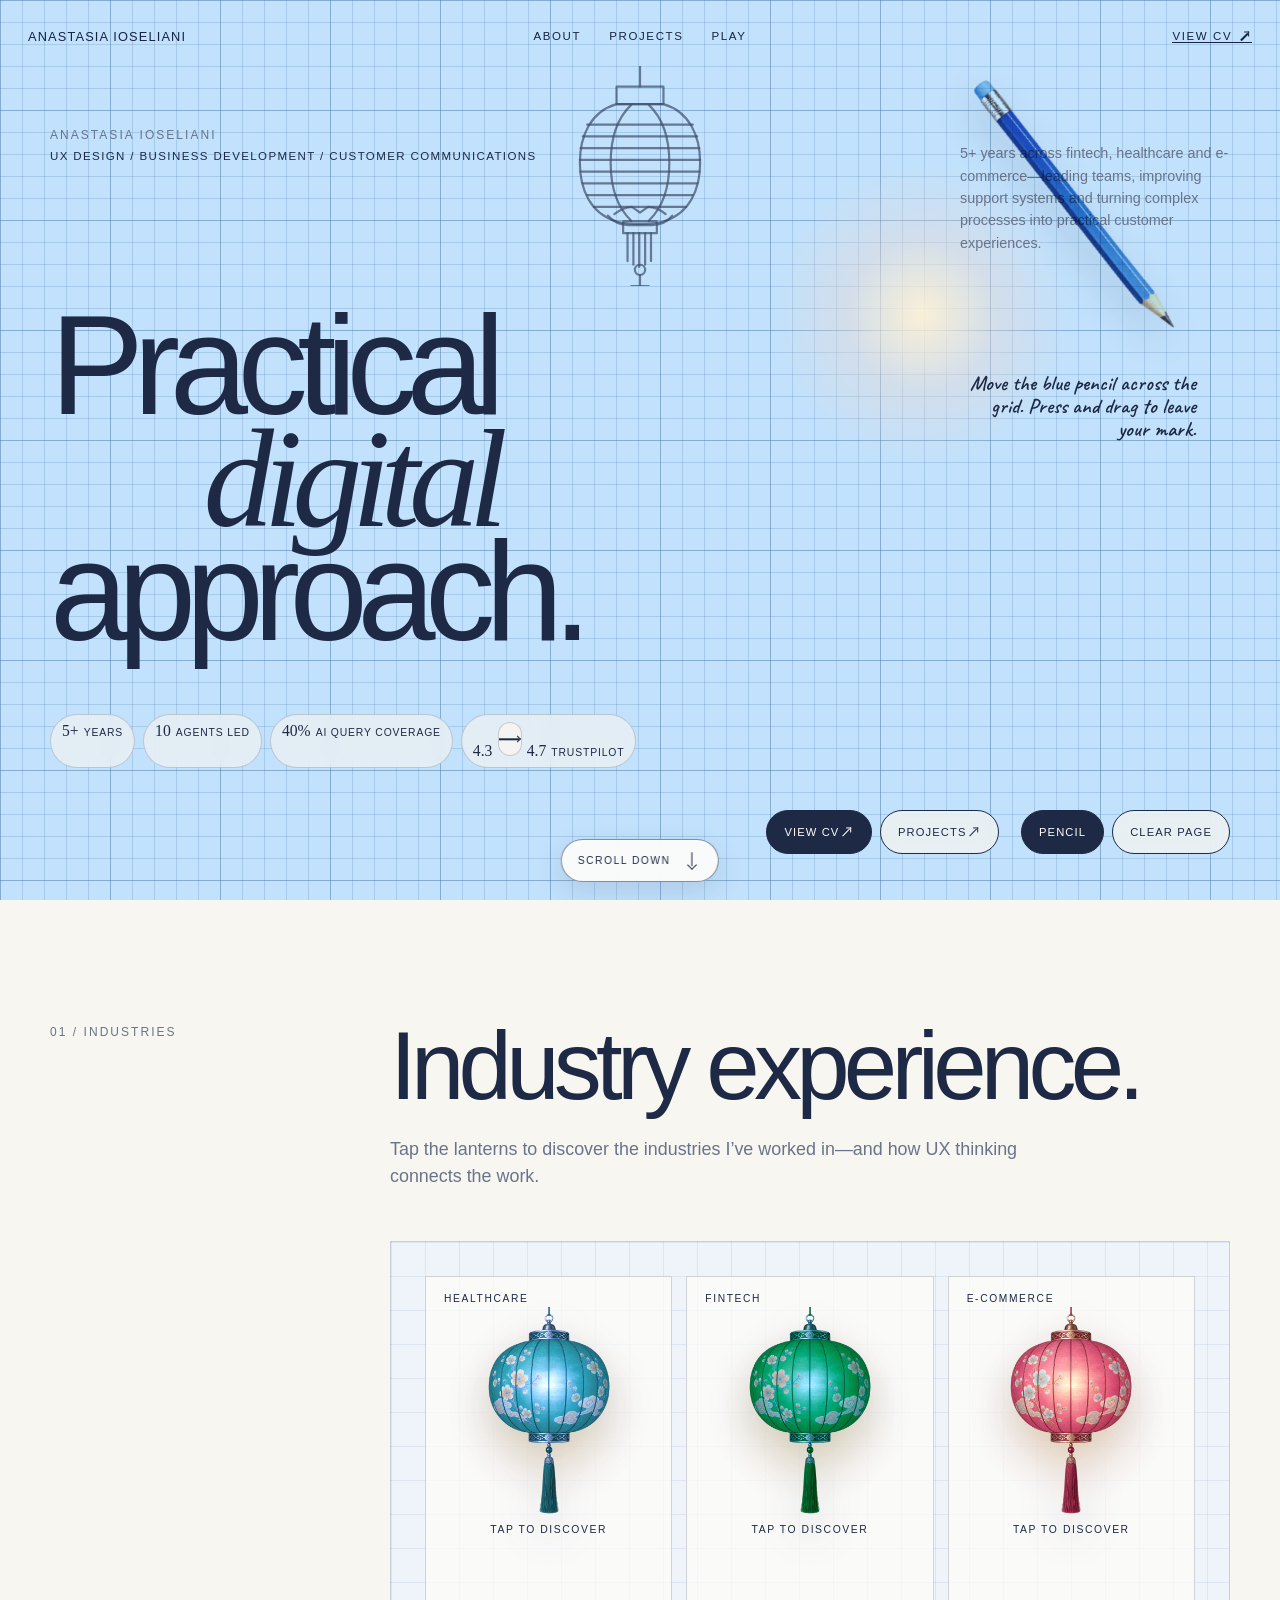
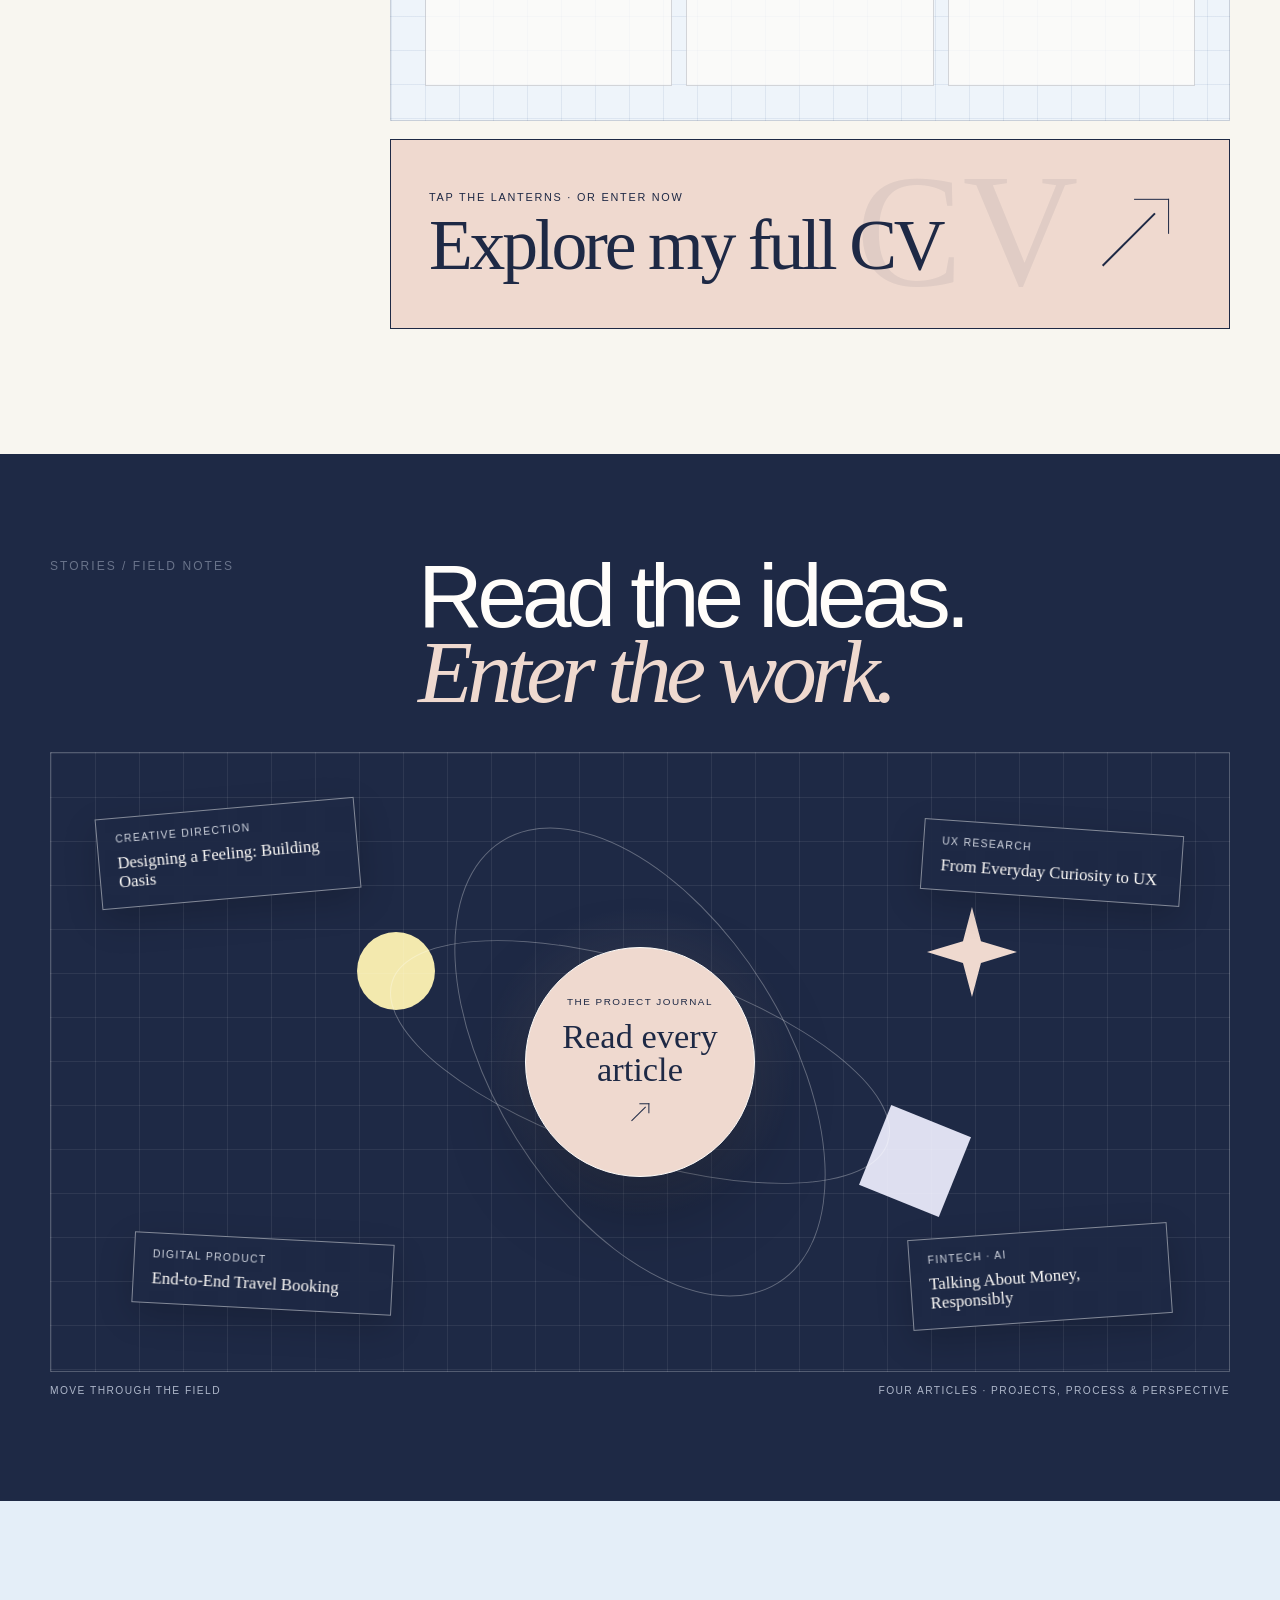
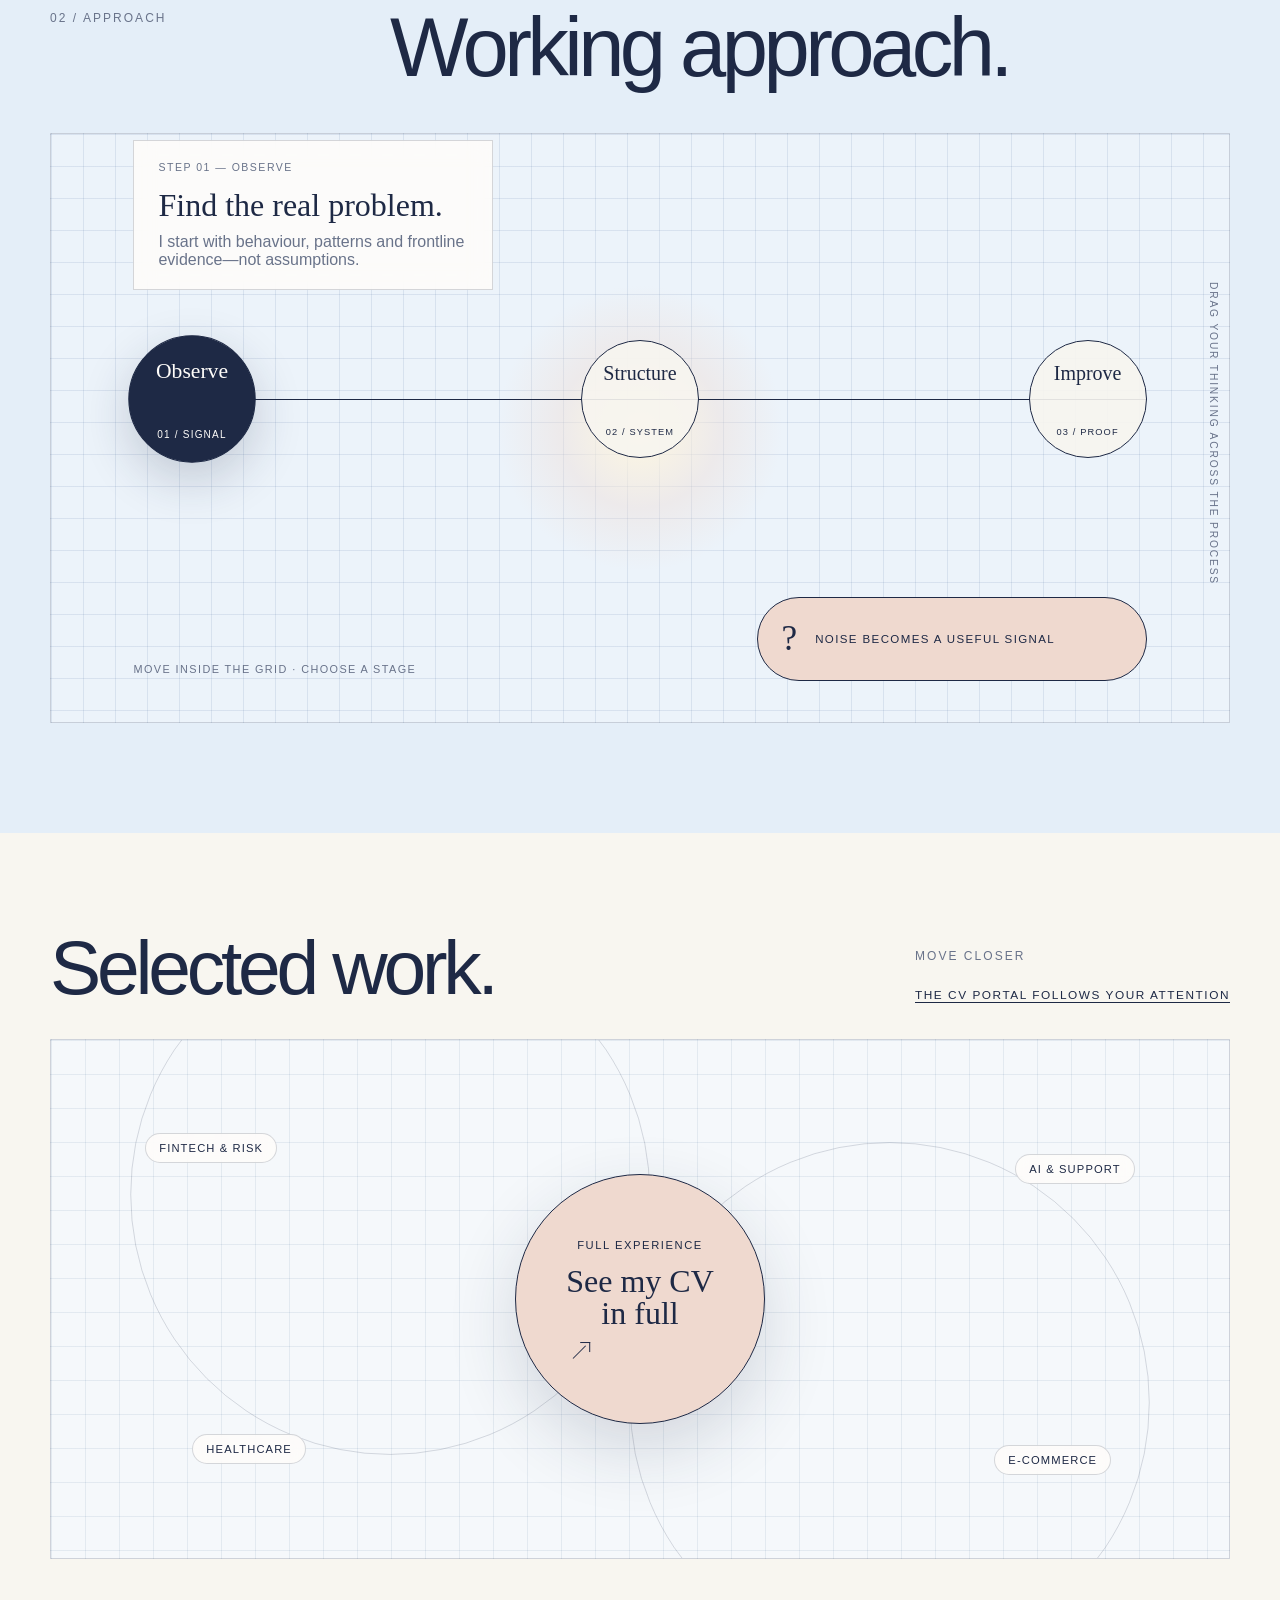
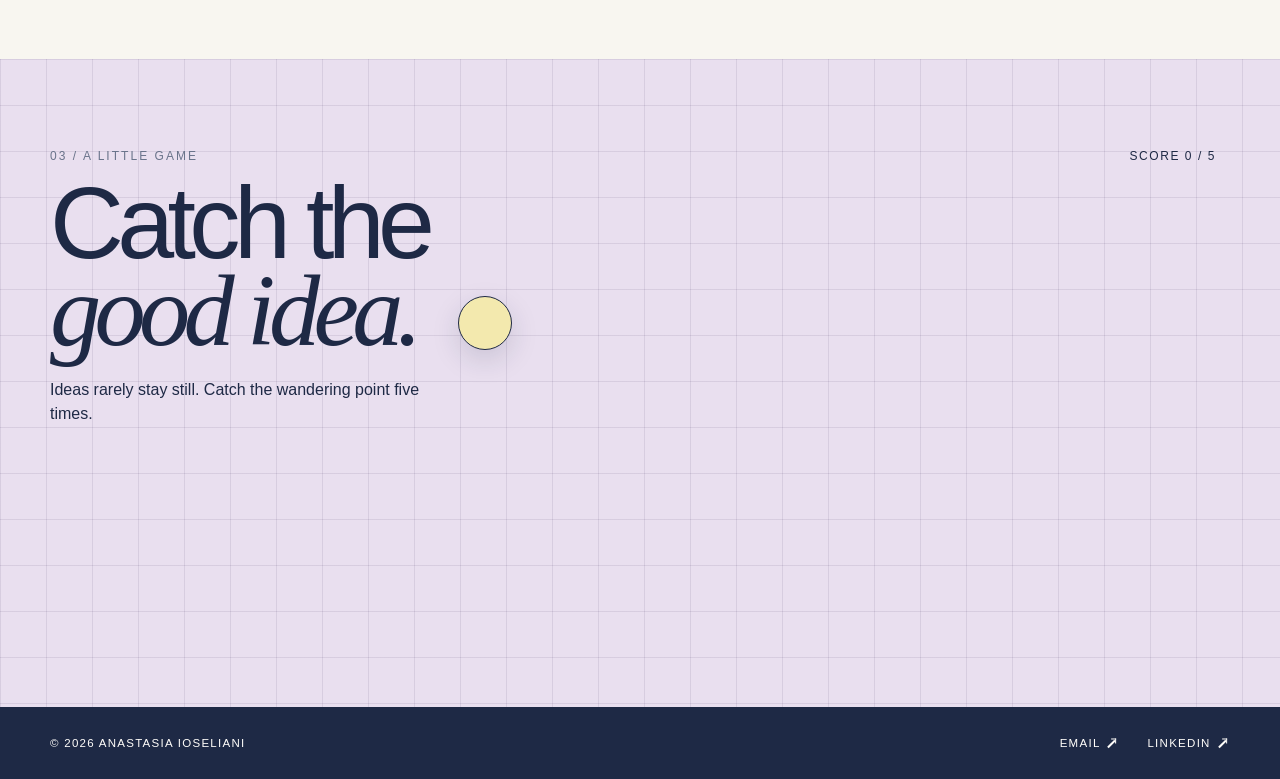
==== commit a8c22f50: "Simplify approach section heading" ====
--- a/index.html
+++ b/index.html
@@ -398,7 +398,7 @@
 </svg><img class="pen-cursor" src="cool-blue-pencil.png" alt="Blue pencil" aria-hidden="true"><button class="mobile-put-down" id="mobilePutDown" type="button">Put the pen down</button><button class="mobile-clear-page" id="mobileClearPage" type="button">Clear page</button><a class="mobile-continue" href="#about">Explore the work ↓</a><div class="wrap hero-content"><div class="hero-top"><div><div class="label">Anastasia Ioseliani</div><div class="hero-role">UX Design / Business Development / Customer Communications</div></div><p class="hero-intro">5+ years across fintech, healthcare and e-commerce—leading teams, improving support systems and turning complex processes into practical customer experiences.</p></div><h1><span>Practical</span><span>digital</span><span>approach.</span></h1><div class="recruiter-snapshot" aria-label="Career highlights"><span><strong>5+</strong> years</span><span><strong>10</strong> agents led</span><span><strong>40%</strong> AI query coverage</span><span><strong>4.3 → 4.7</strong> Trustpilot</span></div><div class="hero-bottom"><p class="hero-instruction">Move the blue pencil across the grid. Press and drag to leave your mark.</p><div class="draw-tools"><a class="pill recruiter-primary" href="cv.html">View CV ↗</a><a class="pill" href="projects.html">Projects ↗</a><button class="pill active" id="penTool" type="button">Pencil</button><button class="pill" id="clearTool" type="button">Clear page</button></div></div></div></section>
     <section class="welcome" id="about"><div class="wrap welcome-grid"><div class="label">01 / Industries</div><div class="reveal"><h2>Industry experience.</h2><p class="welcome-lead">Tap the lanterns to discover the industries I’ve worked in—and how UX thinking connects the work.</p><div class="lantern-stage" id="lanternStage"><article class="lantern-card"><button class="lantern-button" type="button" aria-expanded="false"><span class="lantern-number">Healthcare</span><img src="chinese-lantern.png" alt="Lantern for healthcare experience"><span class="lantern-prompt">Tap to discover</span></button><div class="lantern-note"><small>Healthcare · California</small><strong>I help long-term care facilities move complex Medi-Cal cases towards coverage by coordinating facilities, counties, attorneys, POAs and families, preparing TARs and appeals.</strong><span class="lantern-ux">UX: stakeholder journeys · information clarity · workflow design</span></div></article><article class="lantern-card"><button class="lantern-button" type="button" aria-expanded="false"><span class="lantern-number">Fintech</span><img src="chinese-lantern.png" alt="Lantern for fintech experience"><span class="lantern-prompt">Tap to discover</span></button><div class="lantern-note"><small>Fintech · London</small><strong>At Bits, I progressed from support to Assistant Manager, led 10 agents, improved CX processes and trained an AI support agent that handled around 40% of incoming queries.</strong><span class="lantern-ux">UX: customer research · friction analysis · AI support journeys</span></div></article><article class="lantern-card"><button class="lantern-button" type="button" aria-expanded="false"><span class="lantern-number">E-commerce</span><img src="chinese-lantern.png" alt="Lantern for e-commerce experience"><span class="lantern-prompt">Tap to discover</span></button><div class="lantern-note"><small>E-commerce · Tbilisi + Barcelona</small><strong>I founded and ran Oasis TBS, owning the customer journey from Shopify discovery and ordering through support, fulfilment, sourcing, logistics and growth.</strong><span class="lantern-ux">UX: end-to-end journey · usability · conversion · customer feedback</span></div></article></div><a class="cv-gateway" id="cvGateway" href="cv.html"><span class="cv-gateway-copy"><small id="lanternStatus">Tap the lanterns · or enter now</small><strong>Explore my full CV</strong></span><span class="cv-gateway-arrow">↗</span></a></div></div></section>
 <section class="journal-gateway"><div class="wrap"><div class="journal-head reveal"><div class="label">Stories / Field notes</div><h2>Read the ideas.<br><em>Enter the work.</em></h2></div><div class="journal-field reveal" id="journalField"><span class="abstract-disc"></span><span class="abstract-square"></span><span class="abstract-star"></span><a class="story-chip" href="article-oasis.html"><small>Creative direction</small>Designing a Feeling: Building Oasis</a><a class="story-chip" href="article-ux.html"><small>UX research</small>From Everyday Curiosity to UX</a><a class="story-chip" href="article-travel.html"><small>Digital product</small>End-to-End Travel Booking</a><a class="story-chip" href="article-bits.html"><small>Fintech · AI</small>Talking About Money, Responsibly</a><a class="journal-core" id="journalCore" href="projects.html"><span><span class="tiny">The project journal</span><span class="big">Read every<br>article</span><span class="arrow">↗</span></span></a></div><div class="journal-caption"><span>Move through the field</span><span>Four articles · Projects, process & perspective</span></div></div></section>
-    <section class="approach"><div class="wrap"><div class="approach-head reveal"><div class="label">02 / Approach</div><h2>Clear thinking.<br><em>Playful execution.</em></h2></div><div class="method-lab reveal" id="methodLab"><div class="method-path"></div><button class="method-node active" type="button" data-step="0"><span>Observe</span><small>01 / Signal</small></button><button class="method-node" type="button" data-step="1"><span>Structure</span><small>02 / System</small></button><button class="method-node" type="button" data-step="2"><span>Improve</span><small>03 / Proof</small></button><article class="method-note" id="methodNote"><div class="counter" id="methodCounter">Step 01 — Observe</div><h3 id="methodTitle">Find the real problem.</h3><p id="methodCopy">I start with behaviour, patterns and frontline evidence—not assumptions.</p></article><div class="method-hint">Move inside the grid · choose a stage</div><div class="method-output" id="methodOutput"><b id="methodMark">?</b><span id="methodResult">Noise becomes a useful signal</span></div></div></div></section>
+    <section class="approach"><div class="wrap"><div class="approach-head reveal"><div class="label">02 / Approach</div><h2>Working approach.</h2></div><div class="method-lab reveal" id="methodLab"><div class="method-path"></div><button class="method-node active" type="button" data-step="0"><span>Observe</span><small>01 / Signal</small></button><button class="method-node" type="button" data-step="1"><span>Structure</span><small>02 / System</small></button><button class="method-node" type="button" data-step="2"><span>Improve</span><small>03 / Proof</small></button><article class="method-note" id="methodNote"><div class="counter" id="methodCounter">Step 01 — Observe</div><h3 id="methodTitle">Find the real problem.</h3><p id="methodCopy">I start with behaviour, patterns and frontline evidence—not assumptions.</p></article><div class="method-hint">Move inside the grid · choose a stage</div><div class="method-output" id="methodOutput"><b id="methodMark">?</b><span id="methodResult">Noise becomes a useful signal</span></div></div></div></section>
     <section class="projects" id="work"><div class="wrap"><div class="projects-head reveal"><h2>Selected work.</h2><div><div class="label">Move closer</div><span class="text-link">The CV portal follows your attention</span></div></div><div class="portal-field reveal" id="portalField"><a class="orbit-label" href="cv.html#work">Fintech & risk</a><a class="orbit-label" href="cv.html#capabilities">AI & support</a><a class="orbit-label" href="cv.html#experience">Healthcare</a><a class="orbit-label" href="cv.html#profile">E-commerce</a><a class="portal-link" id="projectPortal" href="cv.html"><span><span class="portal-small">Full experience</span><span class="portal-title">See my CV<br>in full</span><span class="portal-arrow">↗</span></span></a></div></div></section>
     <section class="game" id="play"><div class="wrap game-copy"><div class="label">03 / A little game</div><h2>Catch the<br><em>good idea.</em></h2><p>Ideas rarely stay still. Catch the wandering point five times.</p></div><div class="score">Score <span id="score">0</span> / 5</div><button class="idea" type="button" aria-label="Catch the good idea"></button></section>
   </main>
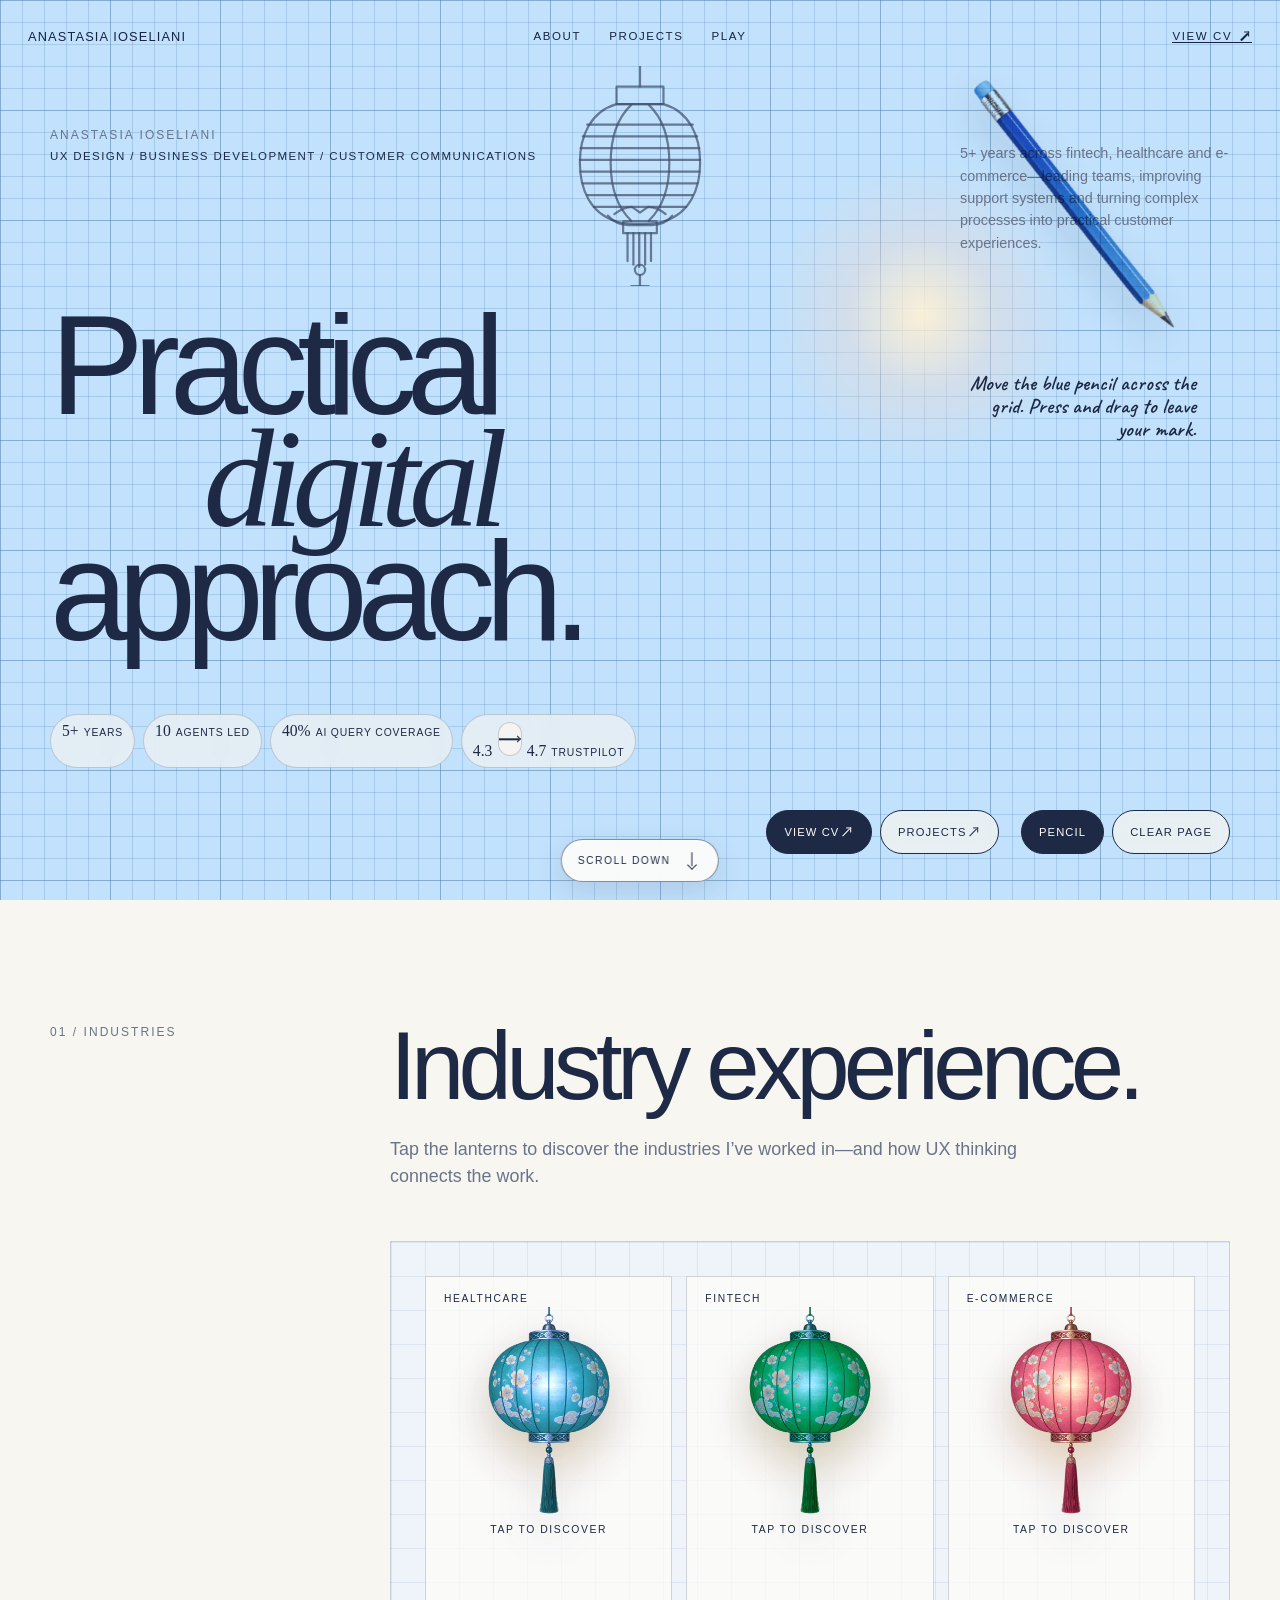
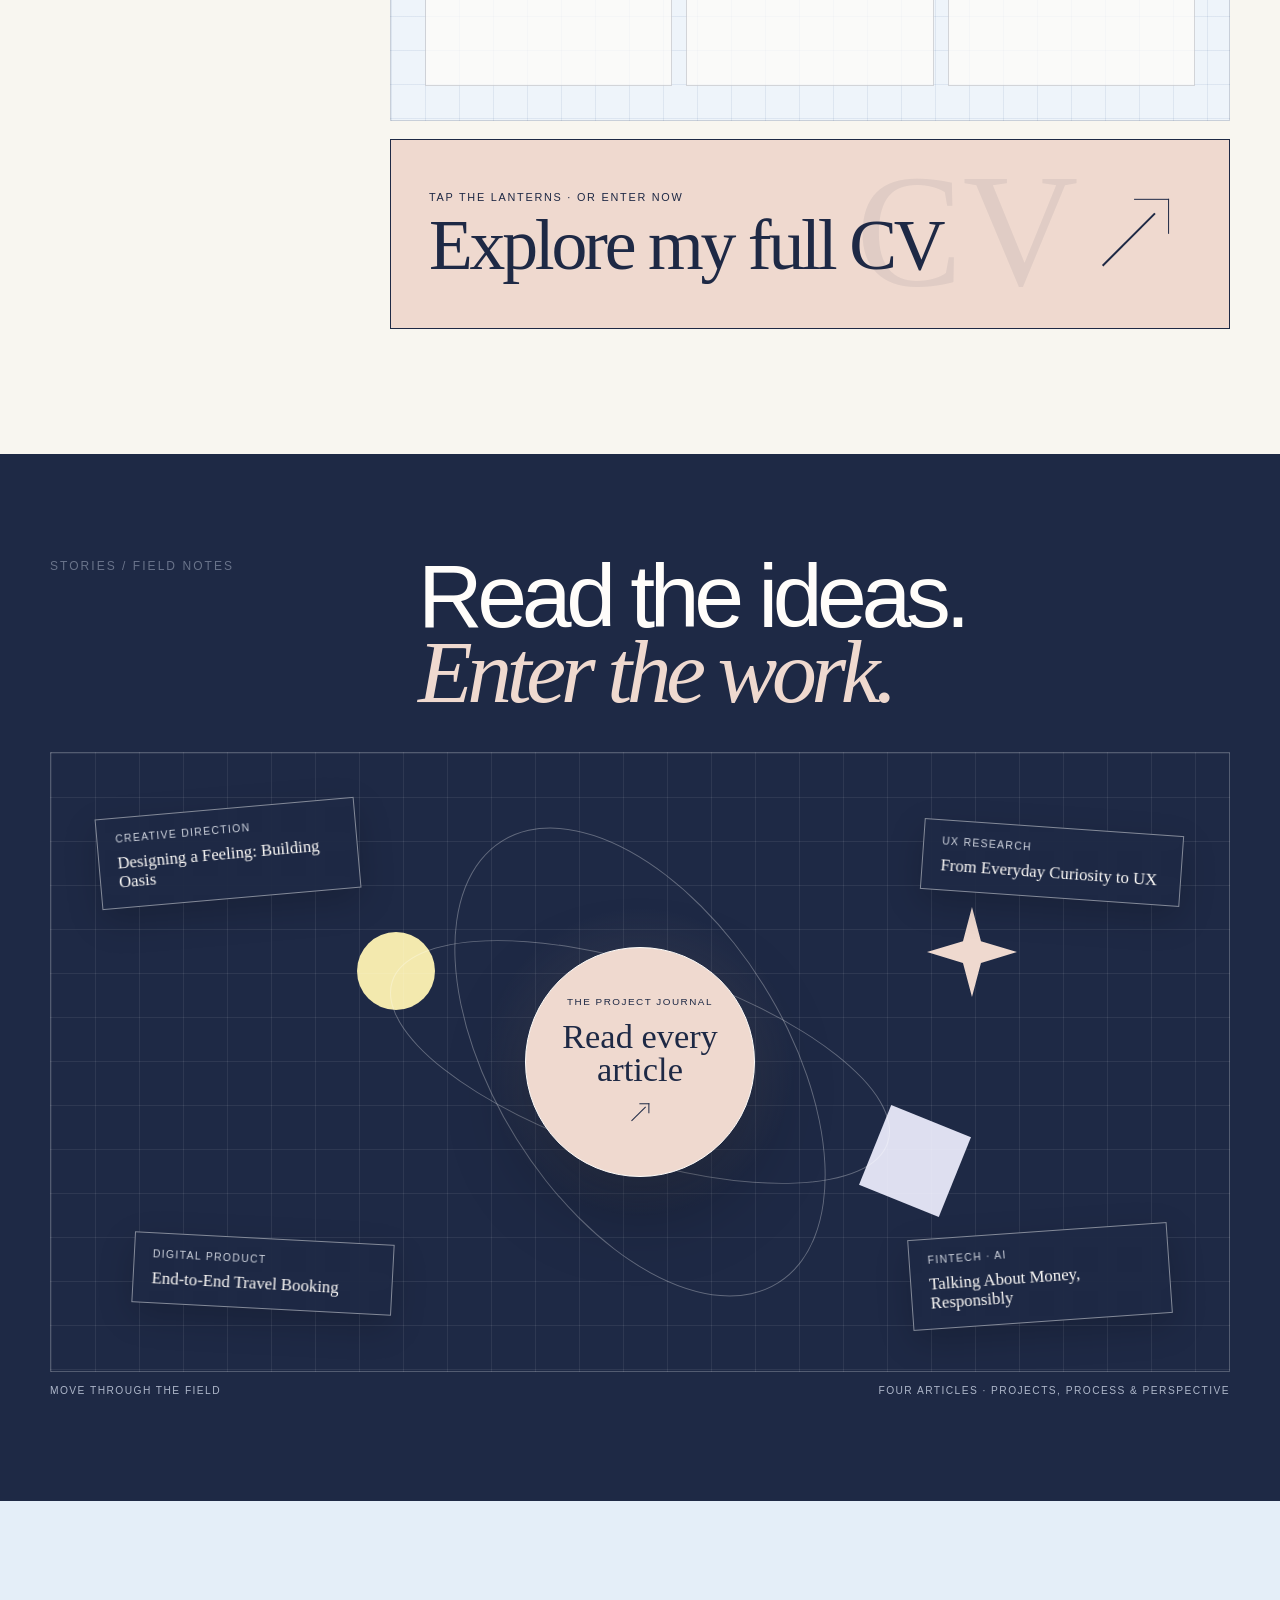
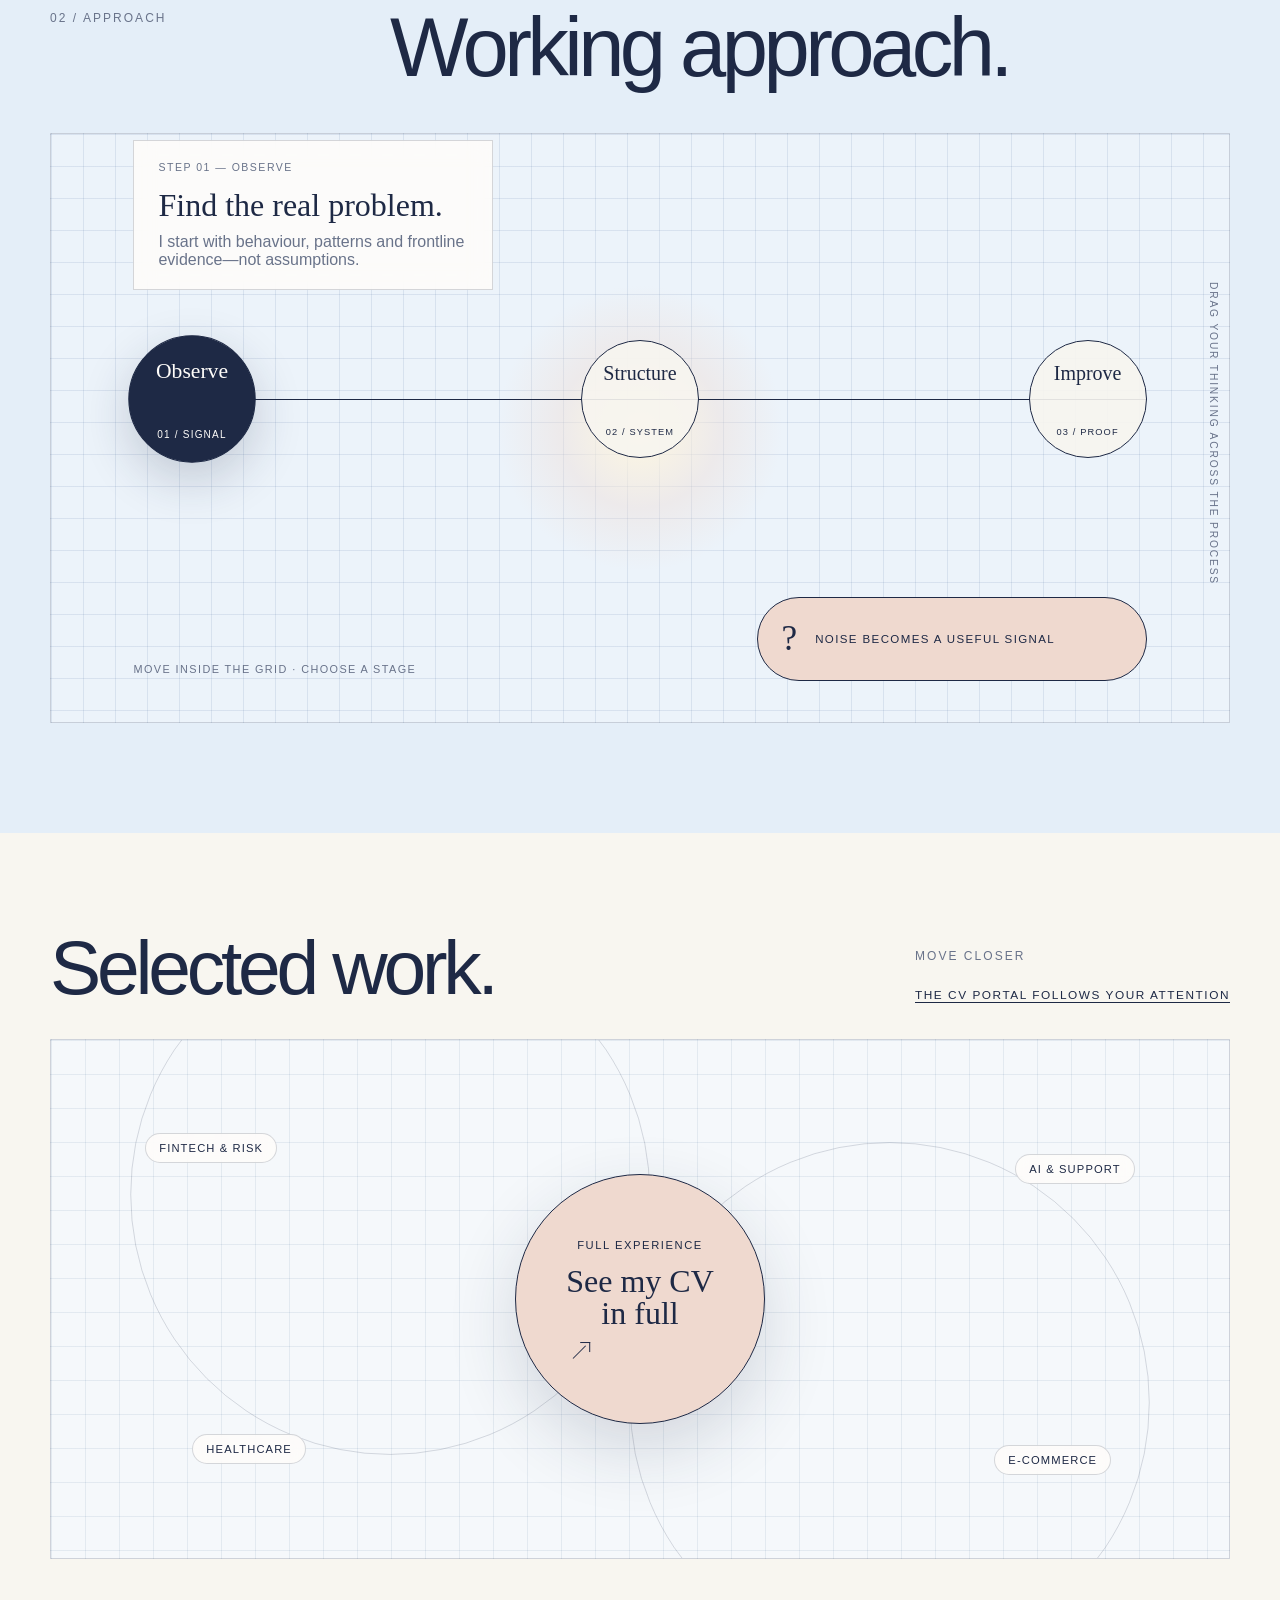
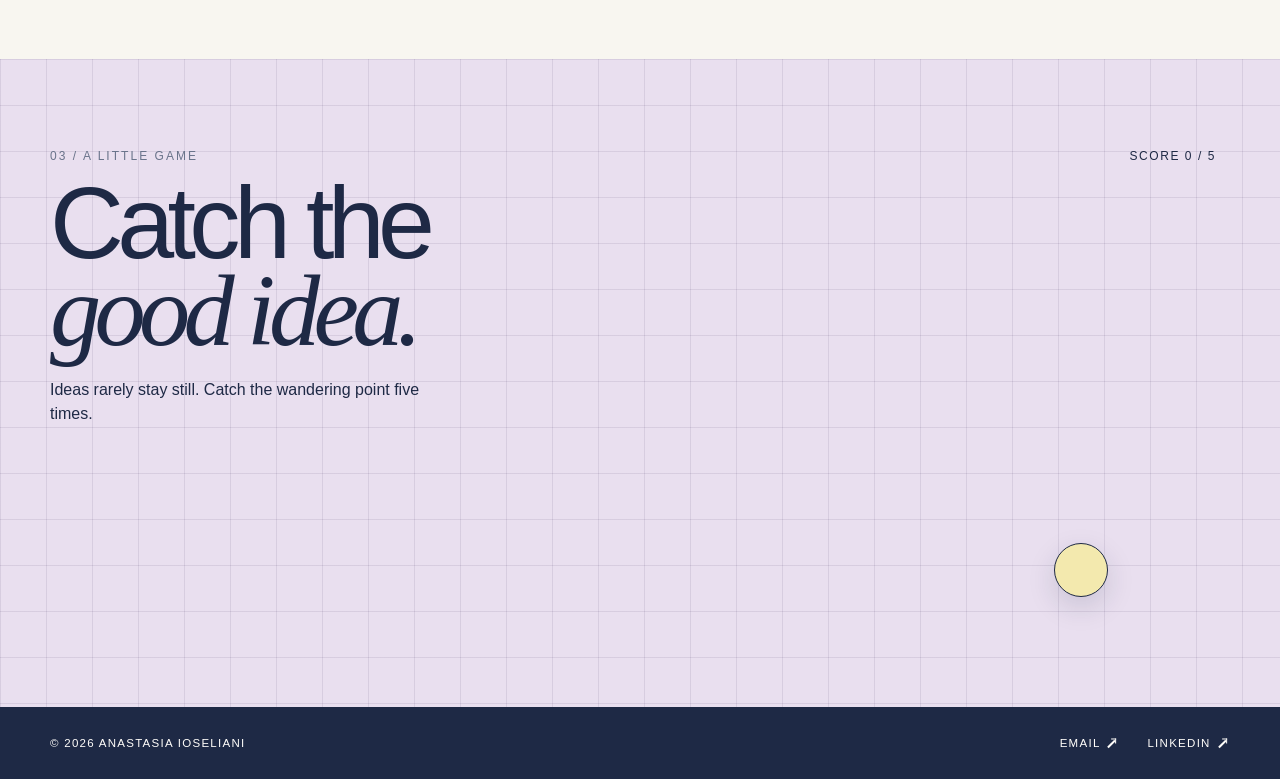
==== commit b40aff6f: "Add custom portfolio share cover and Open Graph previews" ====
--- a/index.html
+++ b/index.html
@@ -3,8 +3,25 @@
 <head>
   <meta charset="utf-8">
   <meta name="viewport" content="width=device-width,initial-scale=1">
-  <meta name="description" content="Anastasia Ioseliani — a practical digital approach to operations, customer experience and AI.">
-  <title>Anastasia Ioseliani — Practical Digital Approach</title>
+  <meta name="description" content="Explore my work in UX design, business development and customer communications, with selected projects and an interactive portfolio.">
+  <title>Anastasia Ioseliani — UX Design &amp; Customer Experience</title>
+  <link rel="canonical" href="https://anastasiaioseliani.space/">
+  <meta property="og:type" content="website">
+  <meta property="og:site_name" content="Anastasia Ioseliani">
+  <meta property="og:title" content="Anastasia Ioseliani — UX Design &amp; Customer Experience">
+  <meta property="og:description" content="Explore my work in UX design, business development and customer communications, with selected projects and an interactive portfolio.">
+  <meta property="og:url" content="https://anastasiaioseliani.space/">
+  <meta property="og:image" content="https://anastasiaioseliani.space/portfolio-share-v1.png">
+  <meta property="og:image:secure_url" content="https://anastasiaioseliani.space/portfolio-share-v1.png">
+  <meta property="og:image:type" content="image/png">
+  <meta property="og:image:width" content="1200">
+  <meta property="og:image:height" content="630">
+  <meta property="og:image:alt" content="Anastasia Ioseliani — UX design, business development and customer communications, on a pastel blue grid with a sculptural pencil.">
+  <meta name="twitter:card" content="summary_large_image">
+  <meta name="twitter:title" content="Anastasia Ioseliani — UX Design &amp; Customer Experience">
+  <meta name="twitter:description" content="Explore my work in UX design, business development and customer communications, with selected projects and an interactive portfolio.">
+  <meta name="twitter:image" content="https://anastasiaioseliani.space/portfolio-share-v1.png">
+  <meta name="twitter:image:alt" content="Anastasia Ioseliani portfolio — pastel blue grid and pencil cover">
   <link rel="icon" type="image/svg+xml" href="data:image/svg+xml,%3Csvg xmlns='http://www.w3.org/2000/svg' viewBox='0 0 64 64'%3E%3Crect width='64' height='64' rx='14' fill='%23293452'/%3E%3Cpath d='M16 46 30 17h5l13 29h-7l-3-7H26l-3 7zm13-14h7l-3.5-8z' fill='%23f8f4ec'/%3E%3C/svg%3E">
   <style>
     :root{--ink:#1e2945;--muted:#69738a;--paper:#f8f6f0;--blue:#e5eef8;--blue-line:rgba(68,104,150,.19);--peach:#efd9cf;--yellow:#f3e9ae;--lav:#dedff0;--white:#fffdfa;--line:rgba(30,41,69,.18)}
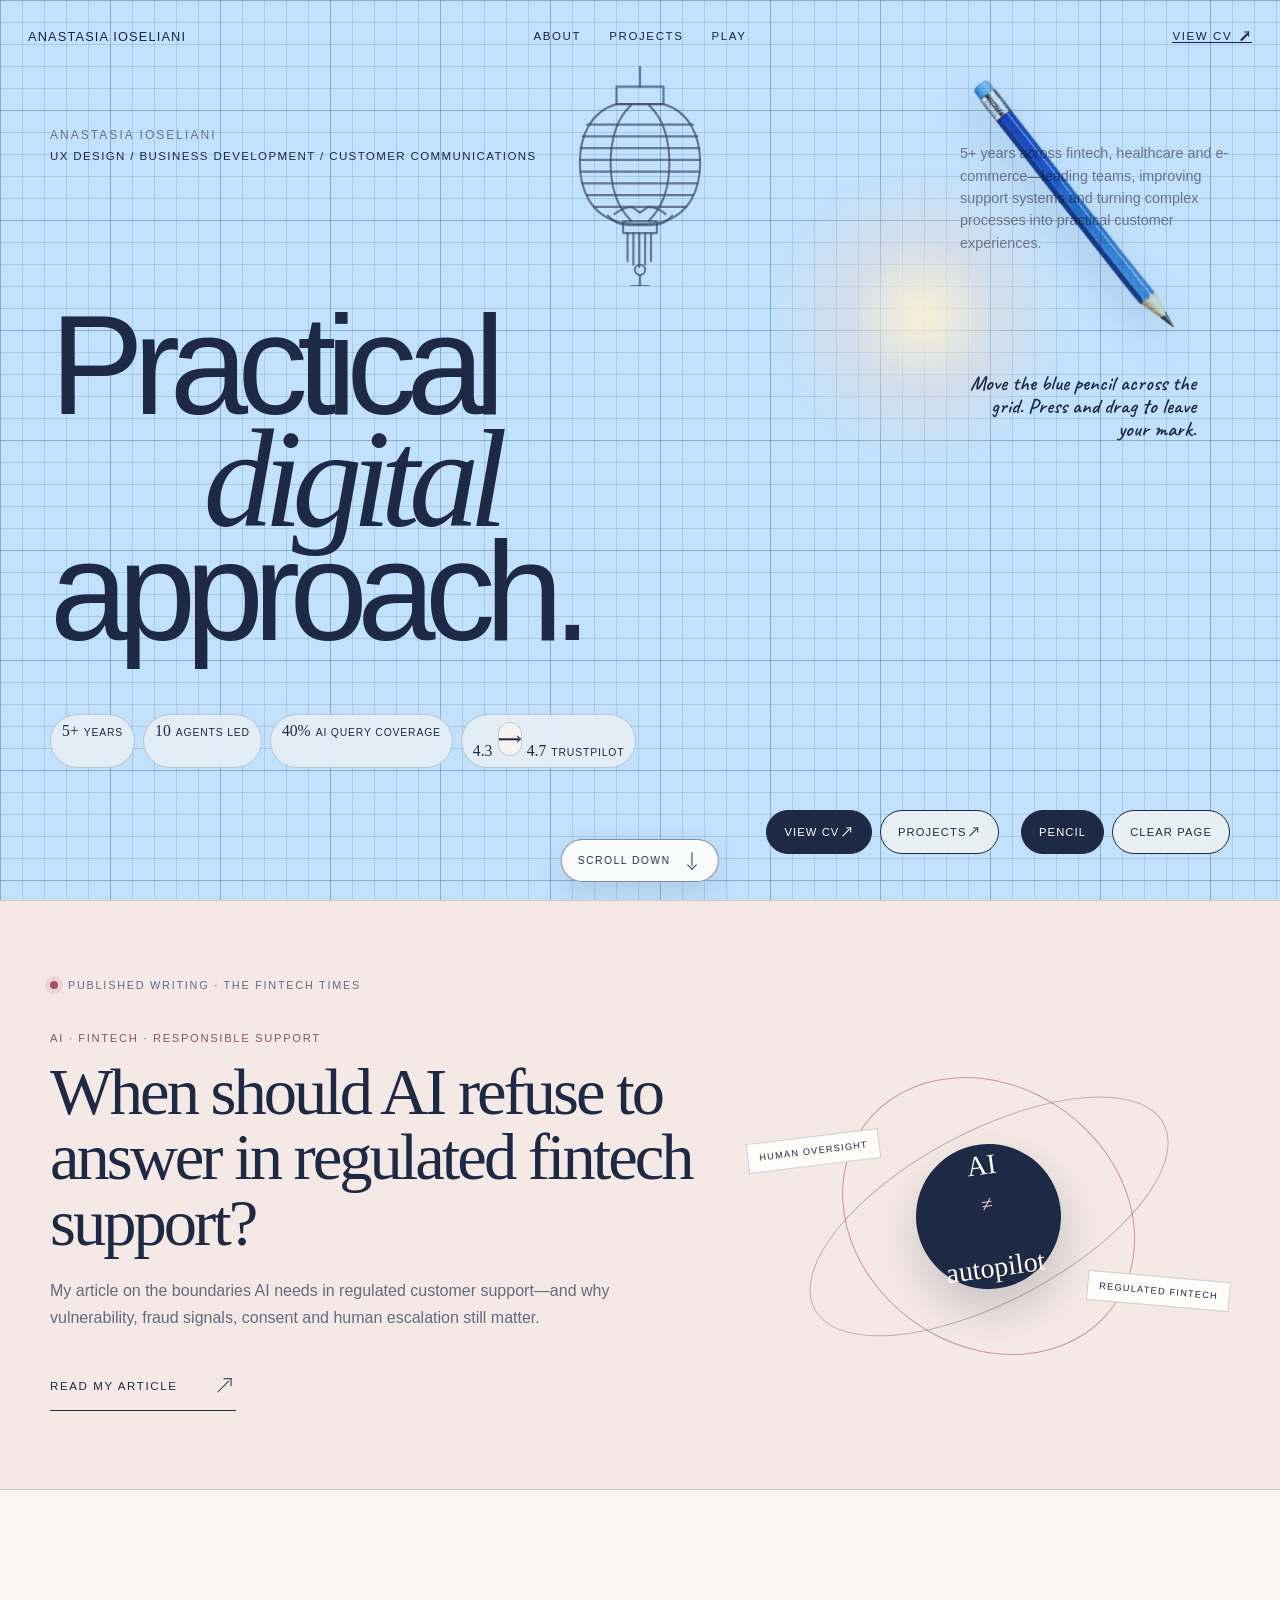
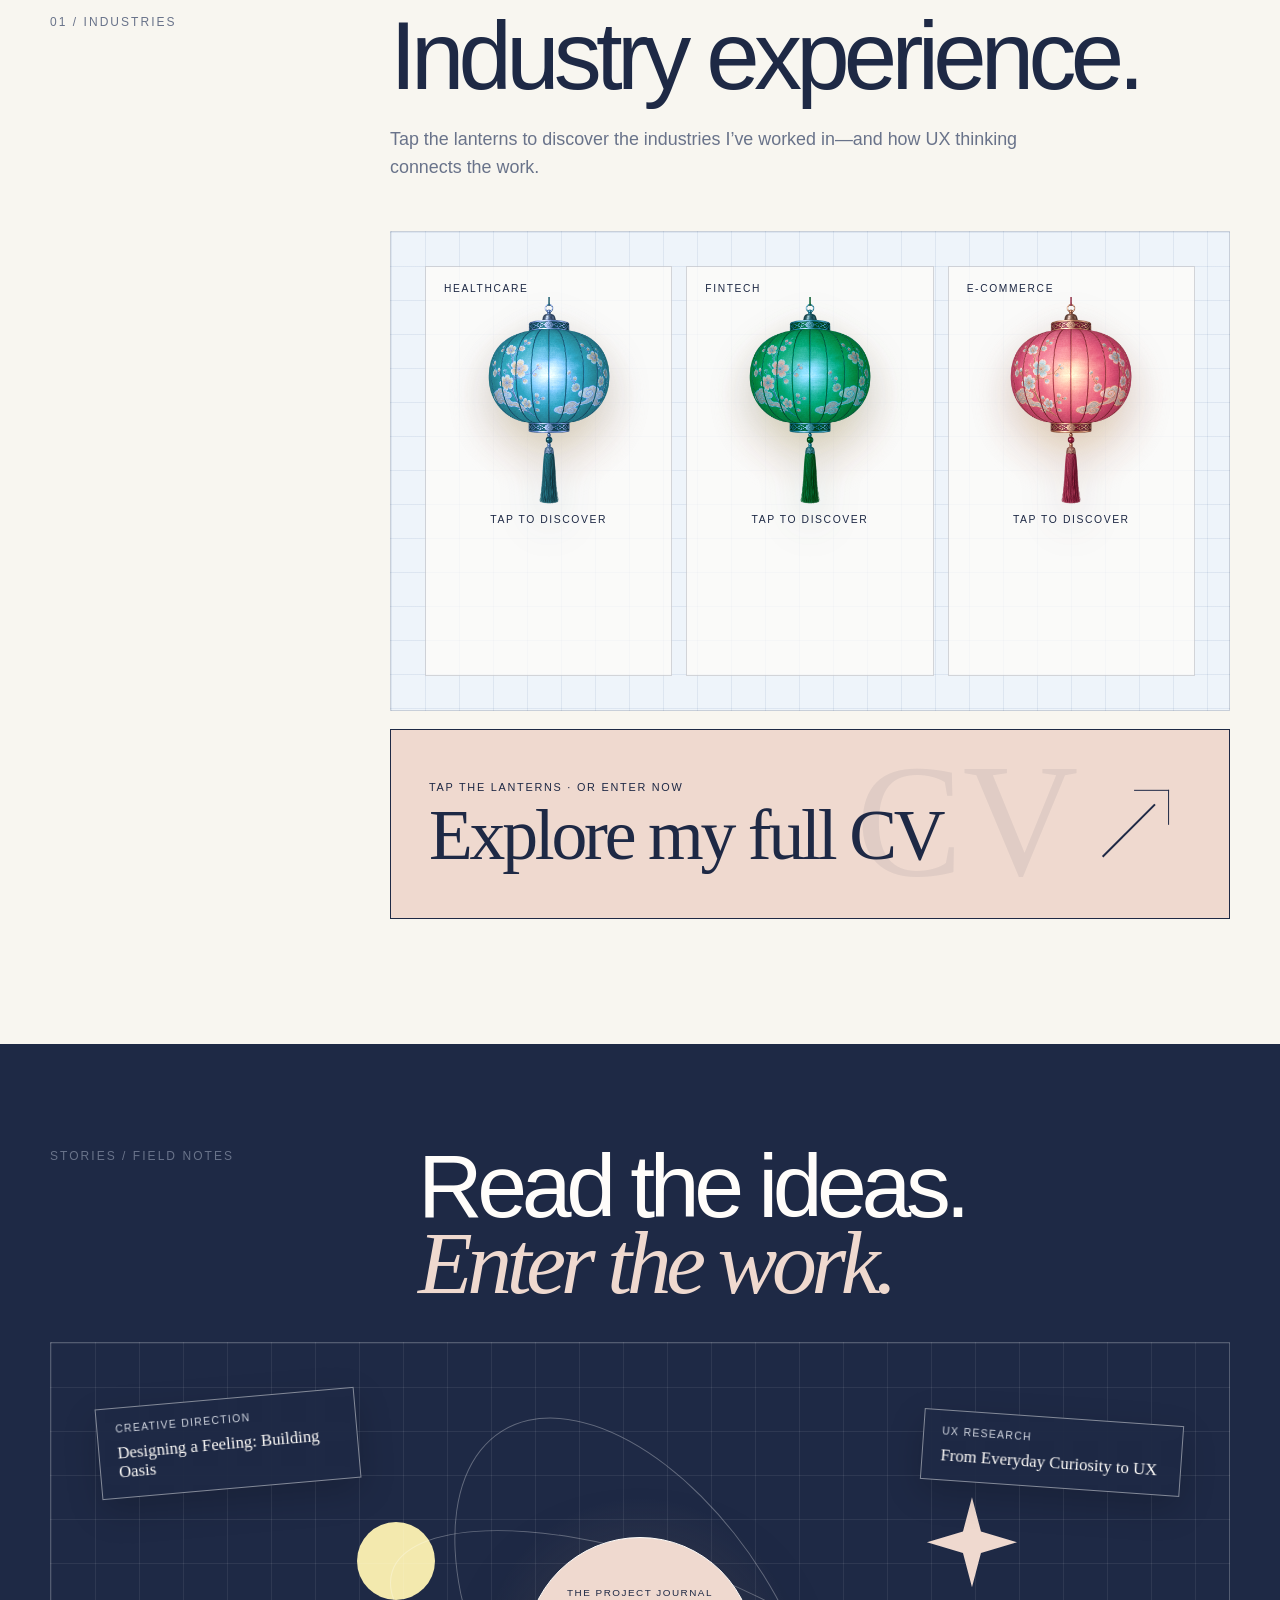
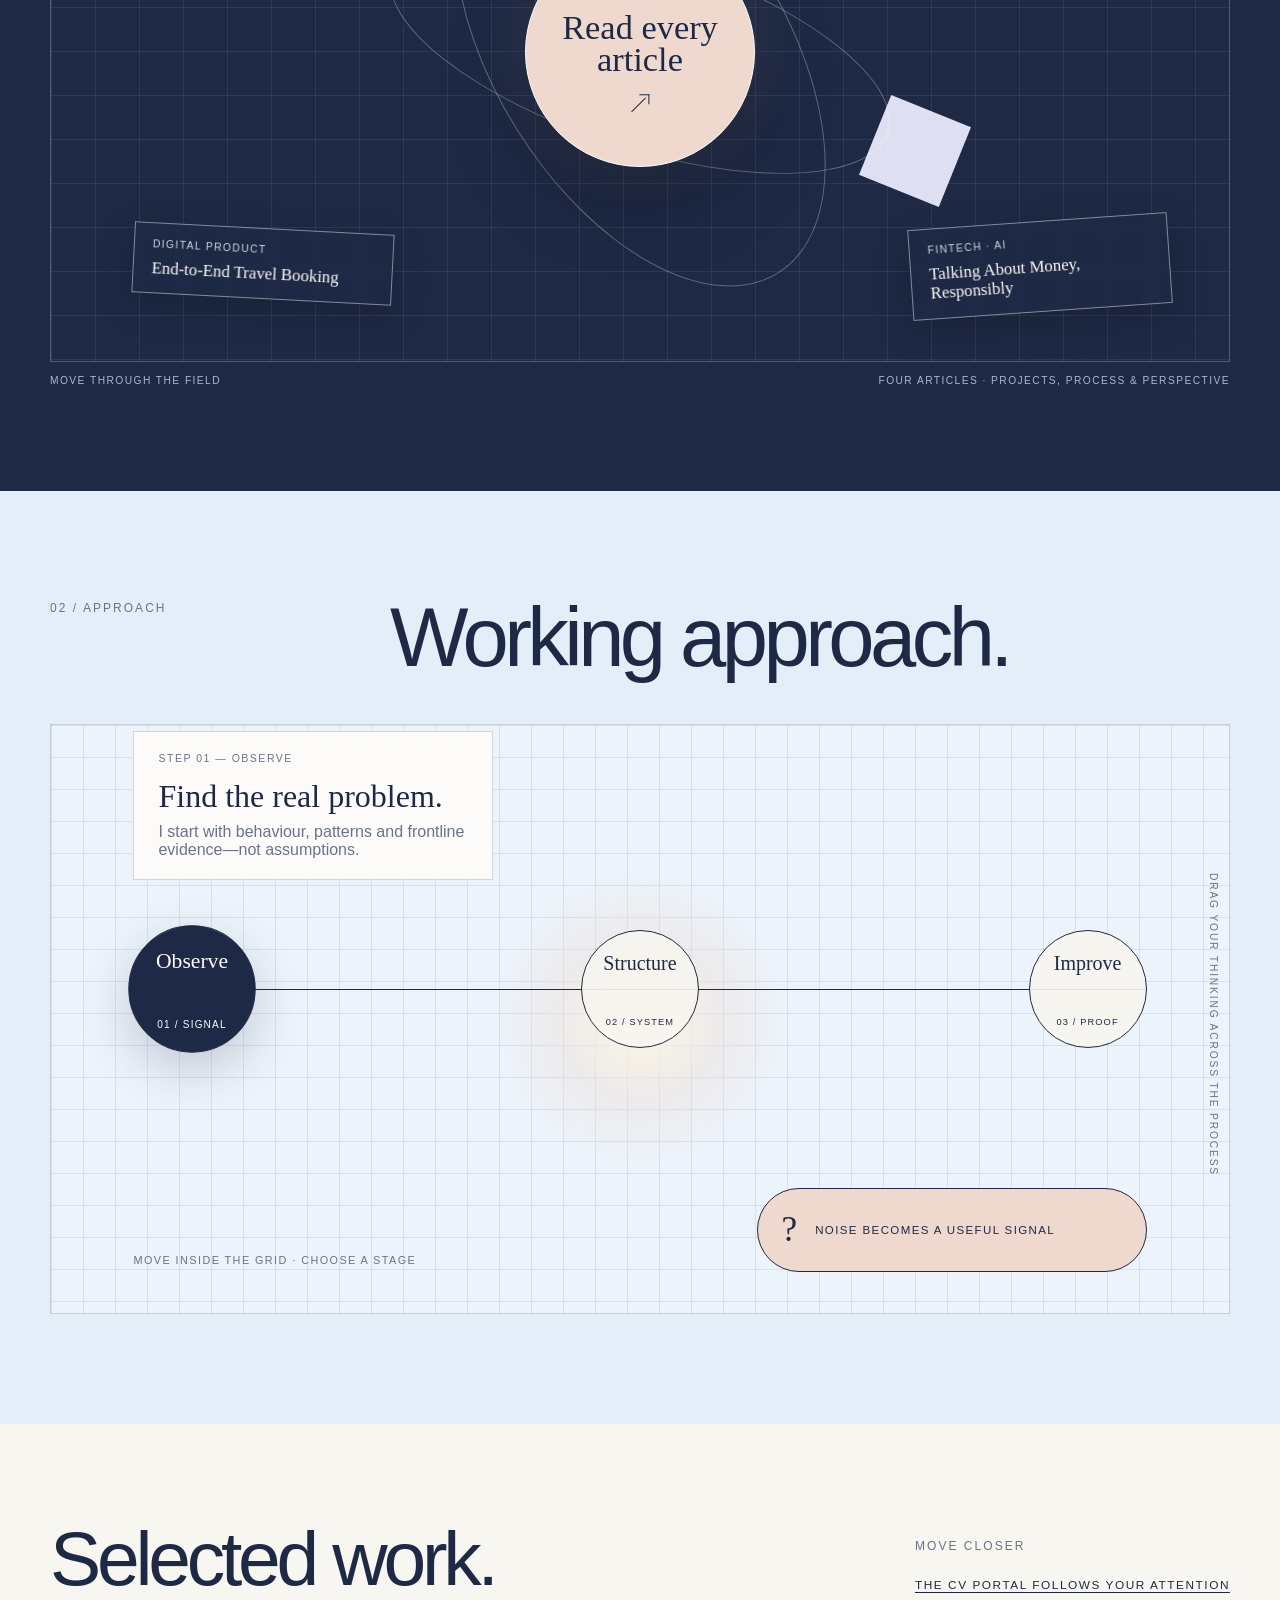
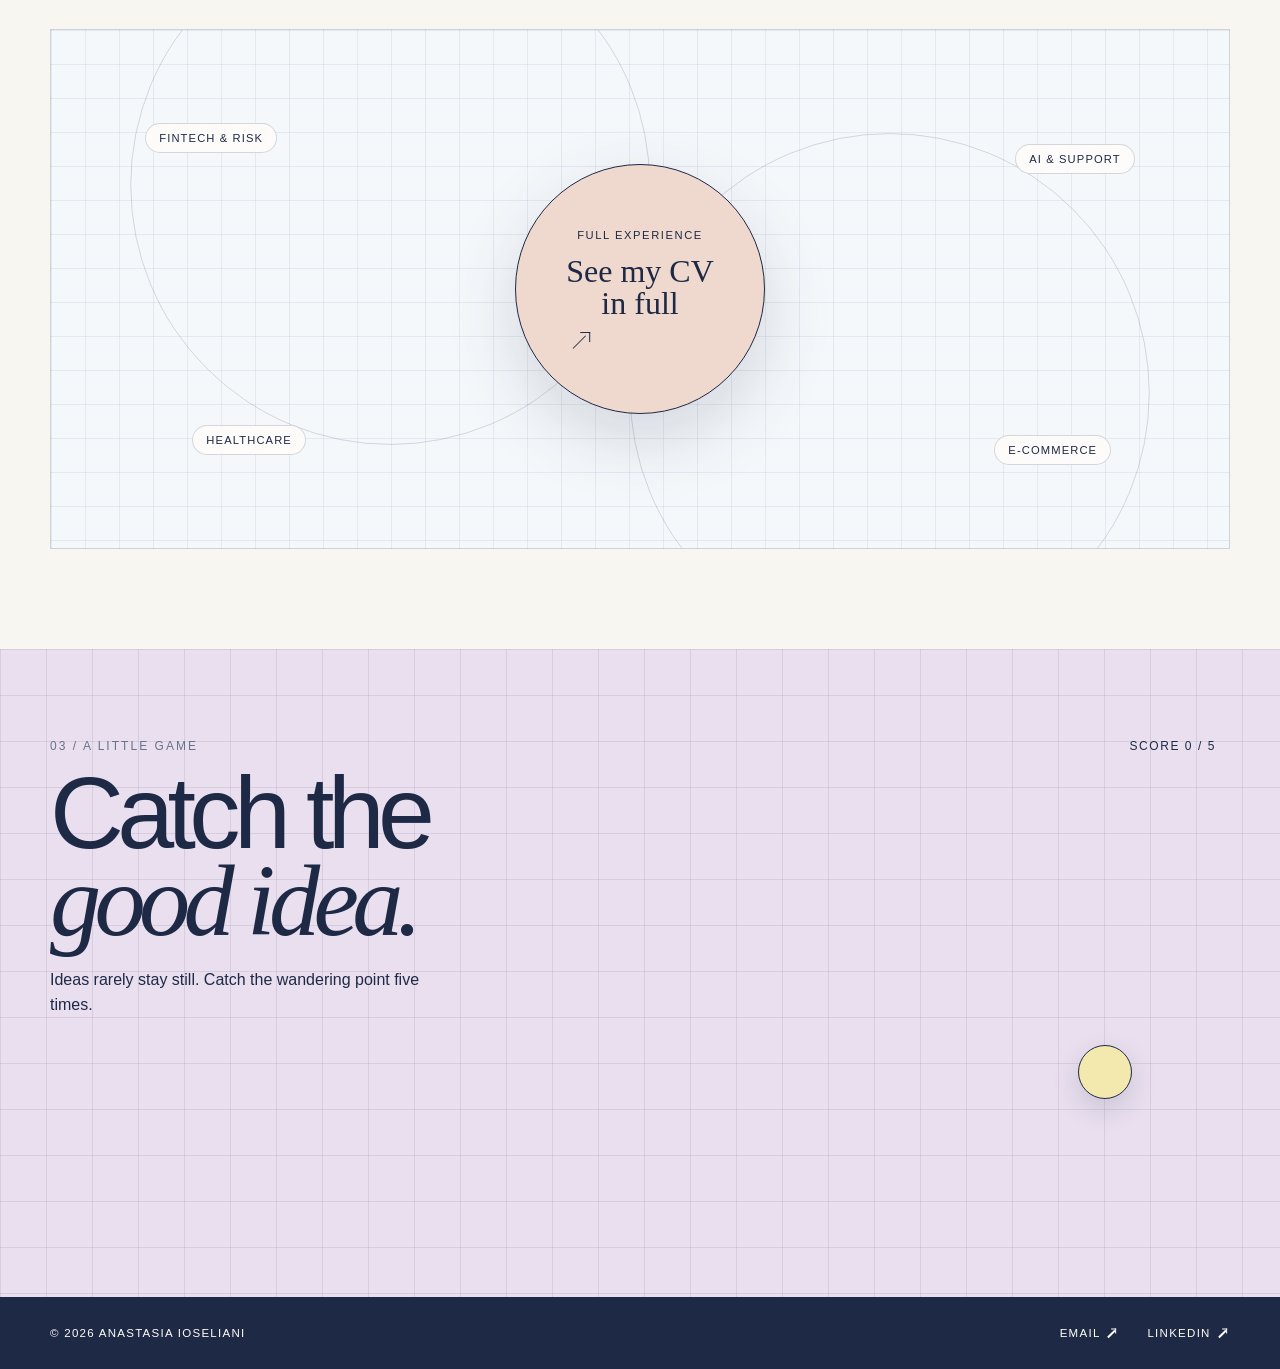
==== commit b083674d: "Feature FinTech Times article on homepage" ====
--- a/index.html
+++ b/index.html
@@ -329,6 +329,9 @@
     margin-right:14px;
   }
 }
+
+    .published-feature{padding:78px 0;background:#f4e9e4;border-top:1px solid rgba(30,41,69,.16);border-bottom:1px solid rgba(30,41,69,.16);overflow:hidden}.published-inner{max-width:1180px}.published-kicker{display:flex;align-items:center;gap:10px;font-size:.68rem;letter-spacing:.16em;text-transform:uppercase;color:#626b80}.published-dot{width:8px;height:8px;border-radius:50%;background:#a34d68;box-shadow:0 0 0 5px rgba(163,77,104,.12)}.published-main{display:grid;grid-template-columns:1.15fr .85fr;gap:44px;align-items:center;padding-top:30px}.published-eyebrow{font-size:.7rem;letter-spacing:.15em;text-transform:uppercase;color:#8c5266}.published-main h2{font-family:Georgia,serif;font-weight:400;font-size:clamp(2.4rem,5.2vw,5rem);line-height:.98;letter-spacing:-.045em;max-width:760px;margin:15px 0 22px}.published-copy{max-width:610px;font-size:1rem;line-height:1.7;color:#626b80}.published-link{display:inline-flex;gap:34px;align-items:center;margin-top:15px;padding:13px 0;border-bottom:1px solid #1e2945;font-size:.72rem;letter-spacing:.14em;text-transform:uppercase}.published-link span{font-size:1.2rem}.published-art{position:relative;min-height:310px;display:grid;place-items:center;isolation:isolate}.orbit{position:absolute;border:1px solid rgba(30,41,69,.3);border-radius:50%;width:82%;height:55%;transform:rotate(-28deg)}.orbit-two{width:64%;height:84%;transform:rotate(36deg);border-color:rgba(163,77,104,.55)}.art-core{display:grid;place-items:center;width:145px;height:145px;border-radius:50%;background:#1e2945;color:#fffdfa;text-align:center;font-family:Georgia,serif;font-size:1.75rem;line-height:.9;box-shadow:0 20px 45px rgba(30,41,69,.2);transform:rotate(-8deg)}.art-core em{color:#f0c9ce;font-size:1.3rem}.art-note{position:absolute;padding:9px 11px;background:#fffdfa;border:1px solid rgba(30,41,69,.22);font-size:.58rem;letter-spacing:.13em}.art-note-one{left:0;top:24%;transform:rotate(-7deg)}.art-note-two{right:0;bottom:21%;transform:rotate(5deg)}
+    @media(max-width:700px){.published-feature{padding:54px 0}.published-main{grid-template-columns:1fr;gap:12px}.published-art{min-height:235px;max-width:420px;width:100%;margin:auto}.published-main h2{font-size:clamp(2.35rem,10vw,3.5rem)}.published-copy{font-size:.94rem}.art-core{width:120px;height:120px;font-size:1.5rem}.art-note-one{left:2%}.art-note-two{right:1%}}
 </style>
   <style>
     .hero{background-color:#c1e1fc;background-image:linear-gradient(rgba(70,118,164,.22) 1px,transparent 1px),linear-gradient(90deg,rgba(70,118,164,.22) 1px,transparent 1px),linear-gradient(rgba(70,118,164,.34) 1px,transparent 1px),linear-gradient(90deg,rgba(70,118,164,.34) 1px,transparent 1px);background-size:22px 22px,22px 22px,110px 110px,110px 110px}.pen-cursor{width:420px;height:280px;transform:translate(-96%,-96%);filter:drop-shadow(0 18px 18px rgba(30,41,69,.2))}.scroll-cue{position:absolute;z-index:8;left:50%;bottom:18px;transform:translateX(-50%);display:flex;align-items:center;gap:10px;min-height:43px;padding:0 16px;border:1px solid rgba(40,52,84,.55);border-radius:999px;background:rgba(255,253,250,.9);box-shadow:0 10px 28px rgba(40,52,84,.12);backdrop-filter:blur(10px);font-size:.64rem;letter-spacing:.15em;text-transform:uppercase;transition:.25s}.scroll-cue b{font-size:1.05rem;animation:scrollNudge 1.6s ease-in-out infinite}.scroll-cue:hover{background:var(--ink);color:var(--cream);transform:translate(-50%,3px)}@keyframes scrollNudge{0%,100%{transform:translateY(-2px)}50%{transform:translateY(4px)}}
@@ -413,6 +416,7 @@
     <path d="M78 300h24"/>
   </g>
 </svg><img class="pen-cursor" src="cool-blue-pencil.png" alt="Blue pencil" aria-hidden="true"><button class="mobile-put-down" id="mobilePutDown" type="button">Put the pen down</button><button class="mobile-clear-page" id="mobileClearPage" type="button">Clear page</button><a class="mobile-continue" href="#about">Explore the work ↓</a><div class="wrap hero-content"><div class="hero-top"><div><div class="label">Anastasia Ioseliani</div><div class="hero-role">UX Design / Business Development / Customer Communications</div></div><p class="hero-intro">5+ years across fintech, healthcare and e-commerce—leading teams, improving support systems and turning complex processes into practical customer experiences.</p></div><h1><span>Practical</span><span>digital</span><span>approach.</span></h1><div class="recruiter-snapshot" aria-label="Career highlights"><span><strong>5+</strong> years</span><span><strong>10</strong> agents led</span><span><strong>40%</strong> AI query coverage</span><span><strong>4.3 → 4.7</strong> Trustpilot</span></div><div class="hero-bottom"><p class="hero-instruction">Move the blue pencil across the grid. Press and drag to leave your mark.</p><div class="draw-tools"><a class="pill recruiter-primary" href="cv.html">View CV ↗</a><a class="pill" href="projects.html">Projects ↗</a><button class="pill active" id="penTool" type="button">Pencil</button><button class="pill" id="clearTool" type="button">Clear page</button></div></div></div></section>
+    <section class="published-feature" id="published-article"><div class="wrap published-inner"><div class="published-kicker"><span class="published-dot"></span> Published writing · The FinTech Times</div><div class="published-main"><div><p class="published-eyebrow">AI · Fintech · Responsible support</p><h2>When should AI refuse to answer in regulated fintech support?</h2><p class="published-copy">My article on the boundaries AI needs in regulated customer support—and why vulnerability, fraud signals, consent and human escalation still matter.</p><a class="published-link" href="https://thefintechtimes.com/when-should-ai-refuse-to-answer-in-regulated-fintech-support/" target="_blank" rel="noopener noreferrer">Read my article <span aria-hidden="true">↗</span></a></div><div class="published-art" aria-hidden="true"><span class="orbit orbit-one"></span><span class="orbit orbit-two"></span><span class="art-core">AI<br><em>≠</em><br>autopilot</span><span class="art-note art-note-one">HUMAN OVERSIGHT</span><span class="art-note art-note-two">REGULATED FINTECH</span></div></div></div></section>
     <section class="welcome" id="about"><div class="wrap welcome-grid"><div class="label">01 / Industries</div><div class="reveal"><h2>Industry experience.</h2><p class="welcome-lead">Tap the lanterns to discover the industries I’ve worked in—and how UX thinking connects the work.</p><div class="lantern-stage" id="lanternStage"><article class="lantern-card"><button class="lantern-button" type="button" aria-expanded="false"><span class="lantern-number">Healthcare</span><img src="chinese-lantern.png" alt="Lantern for healthcare experience"><span class="lantern-prompt">Tap to discover</span></button><div class="lantern-note"><small>Healthcare · California</small><strong>I help long-term care facilities move complex Medi-Cal cases towards coverage by coordinating facilities, counties, attorneys, POAs and families, preparing TARs and appeals.</strong><span class="lantern-ux">UX: stakeholder journeys · information clarity · workflow design</span></div></article><article class="lantern-card"><button class="lantern-button" type="button" aria-expanded="false"><span class="lantern-number">Fintech</span><img src="chinese-lantern.png" alt="Lantern for fintech experience"><span class="lantern-prompt">Tap to discover</span></button><div class="lantern-note"><small>Fintech · London</small><strong>At Bits, I progressed from support to Assistant Manager, led 10 agents, improved CX processes and trained an AI support agent that handled around 40% of incoming queries.</strong><span class="lantern-ux">UX: customer research · friction analysis · AI support journeys</span></div></article><article class="lantern-card"><button class="lantern-button" type="button" aria-expanded="false"><span class="lantern-number">E-commerce</span><img src="chinese-lantern.png" alt="Lantern for e-commerce experience"><span class="lantern-prompt">Tap to discover</span></button><div class="lantern-note"><small>E-commerce · Tbilisi + Barcelona</small><strong>I founded and ran Oasis TBS, owning the customer journey from Shopify discovery and ordering through support, fulfilment, sourcing, logistics and growth.</strong><span class="lantern-ux">UX: end-to-end journey · usability · conversion · customer feedback</span></div></article></div><a class="cv-gateway" id="cvGateway" href="cv.html"><span class="cv-gateway-copy"><small id="lanternStatus">Tap the lanterns · or enter now</small><strong>Explore my full CV</strong></span><span class="cv-gateway-arrow">↗</span></a></div></div></section>
 <section class="journal-gateway"><div class="wrap"><div class="journal-head reveal"><div class="label">Stories / Field notes</div><h2>Read the ideas.<br><em>Enter the work.</em></h2></div><div class="journal-field reveal" id="journalField"><span class="abstract-disc"></span><span class="abstract-square"></span><span class="abstract-star"></span><a class="story-chip" href="article-oasis.html"><small>Creative direction</small>Designing a Feeling: Building Oasis</a><a class="story-chip" href="article-ux.html"><small>UX research</small>From Everyday Curiosity to UX</a><a class="story-chip" href="article-travel.html"><small>Digital product</small>End-to-End Travel Booking</a><a class="story-chip" href="article-bits.html"><small>Fintech · AI</small>Talking About Money, Responsibly</a><a class="journal-core" id="journalCore" href="projects.html"><span><span class="tiny">The project journal</span><span class="big">Read every<br>article</span><span class="arrow">↗</span></span></a></div><div class="journal-caption"><span>Move through the field</span><span>Four articles · Projects, process & perspective</span></div></div></section>
     <section class="approach"><div class="wrap"><div class="approach-head reveal"><div class="label">02 / Approach</div><h2>Working approach.</h2></div><div class="method-lab reveal" id="methodLab"><div class="method-path"></div><button class="method-node active" type="button" data-step="0"><span>Observe</span><small>01 / Signal</small></button><button class="method-node" type="button" data-step="1"><span>Structure</span><small>02 / System</small></button><button class="method-node" type="button" data-step="2"><span>Improve</span><small>03 / Proof</small></button><article class="method-note" id="methodNote"><div class="counter" id="methodCounter">Step 01 — Observe</div><h3 id="methodTitle">Find the real problem.</h3><p id="methodCopy">I start with behaviour, patterns and frontline evidence—not assumptions.</p></article><div class="method-hint">Move inside the grid · choose a stage</div><div class="method-output" id="methodOutput"><b id="methodMark">?</b><span id="methodResult">Noise becomes a useful signal</span></div></div></div></section>
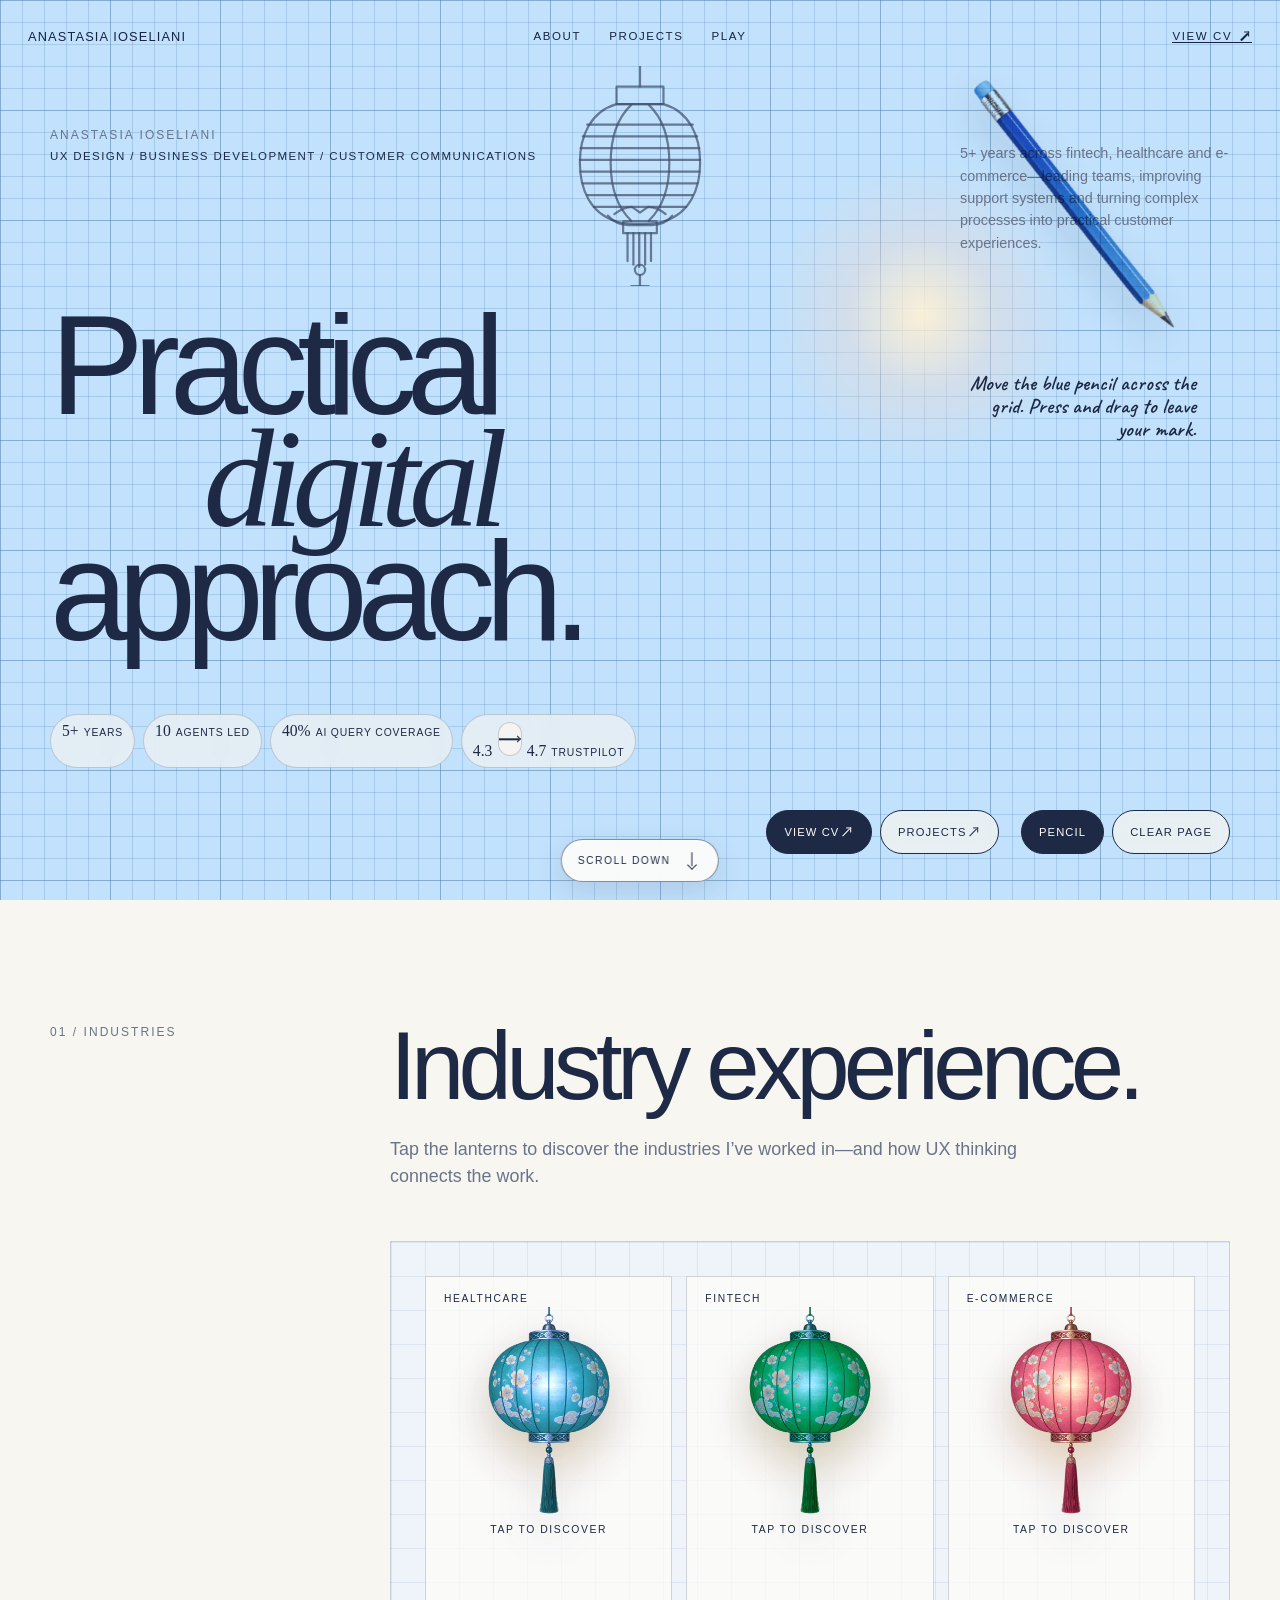
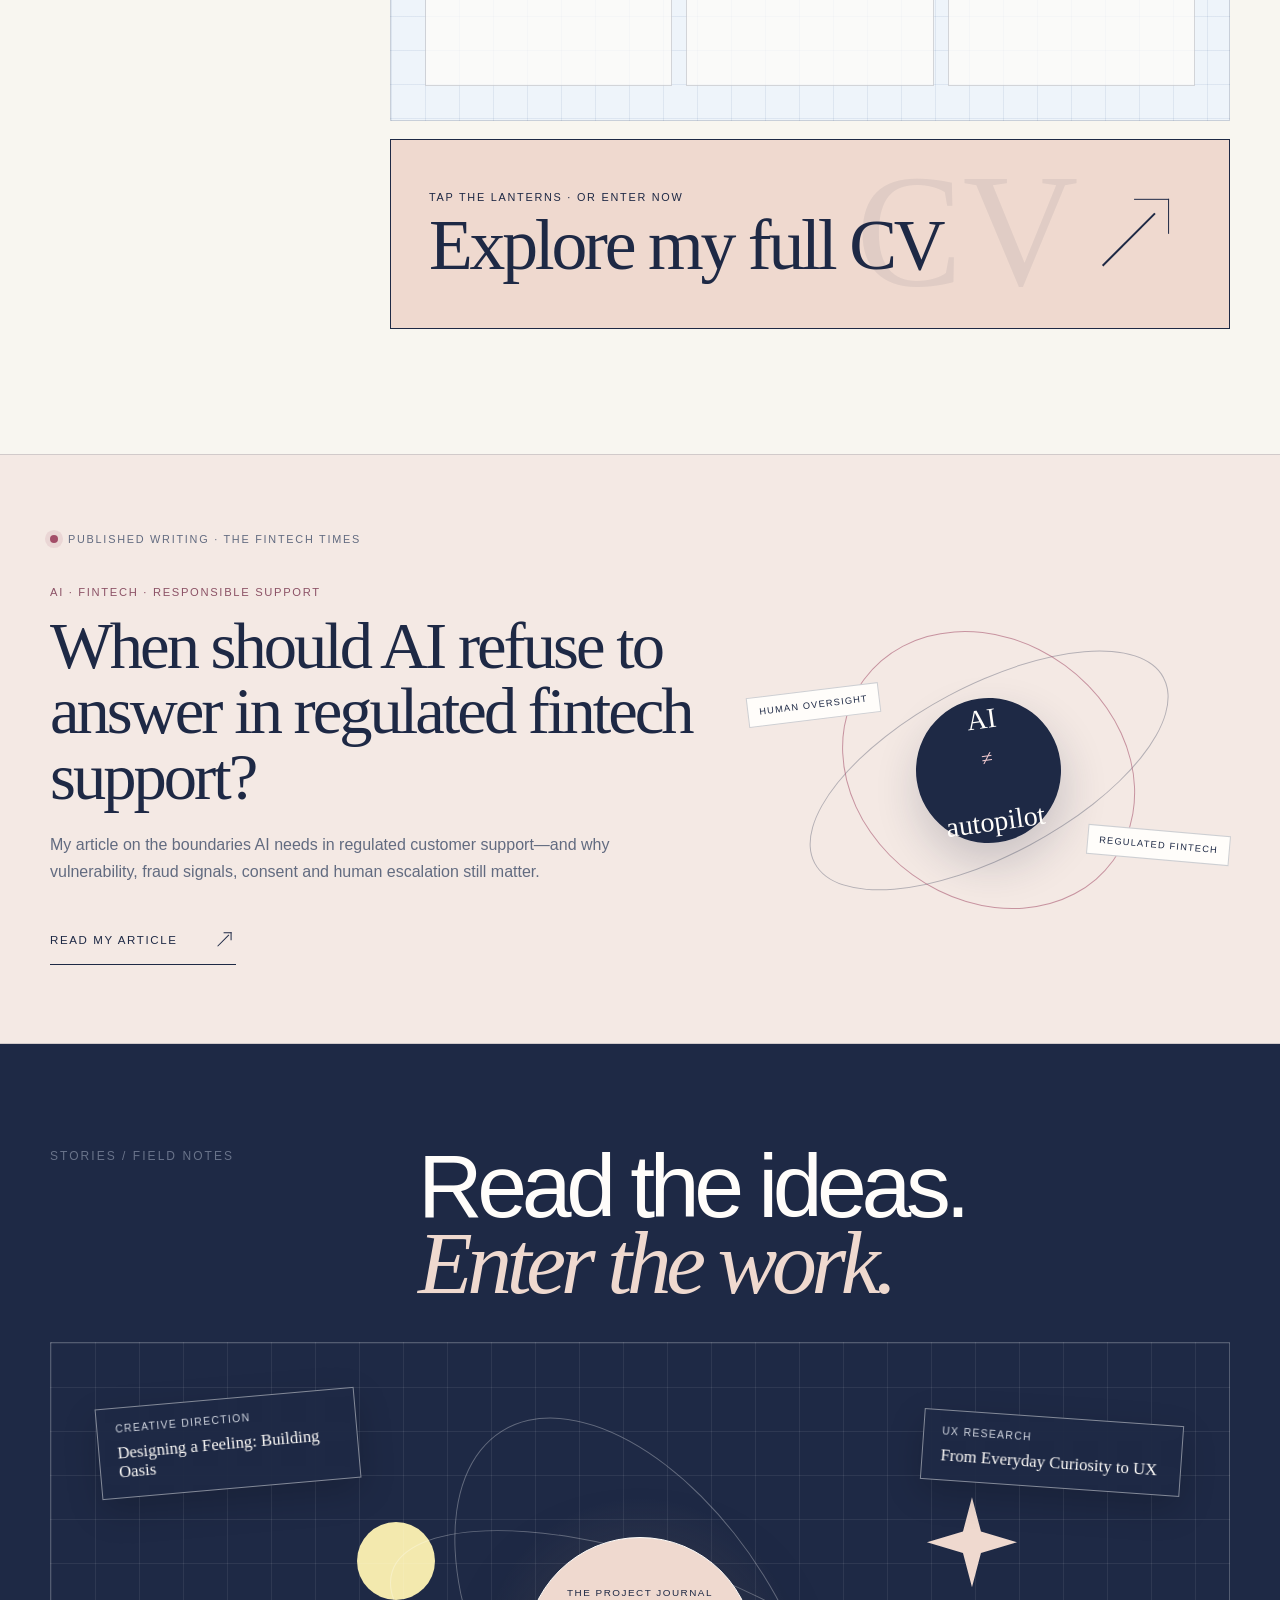
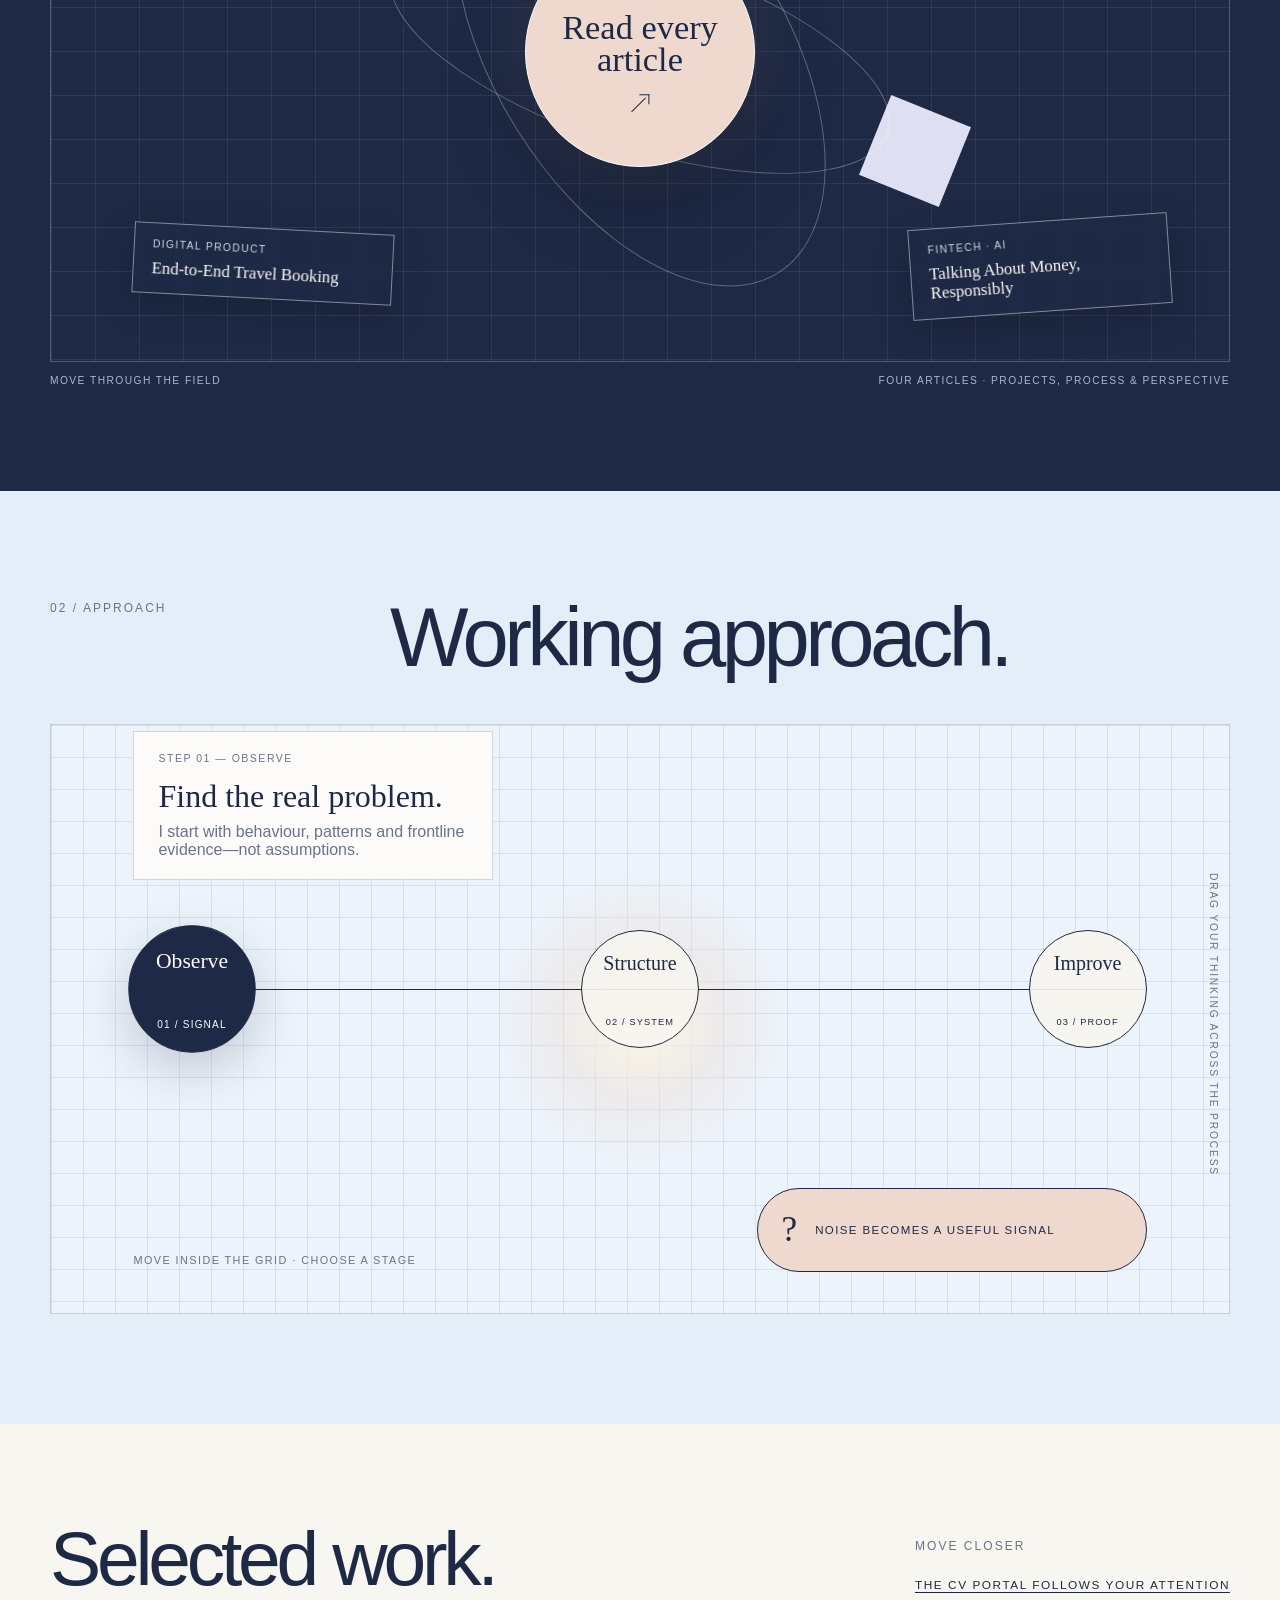
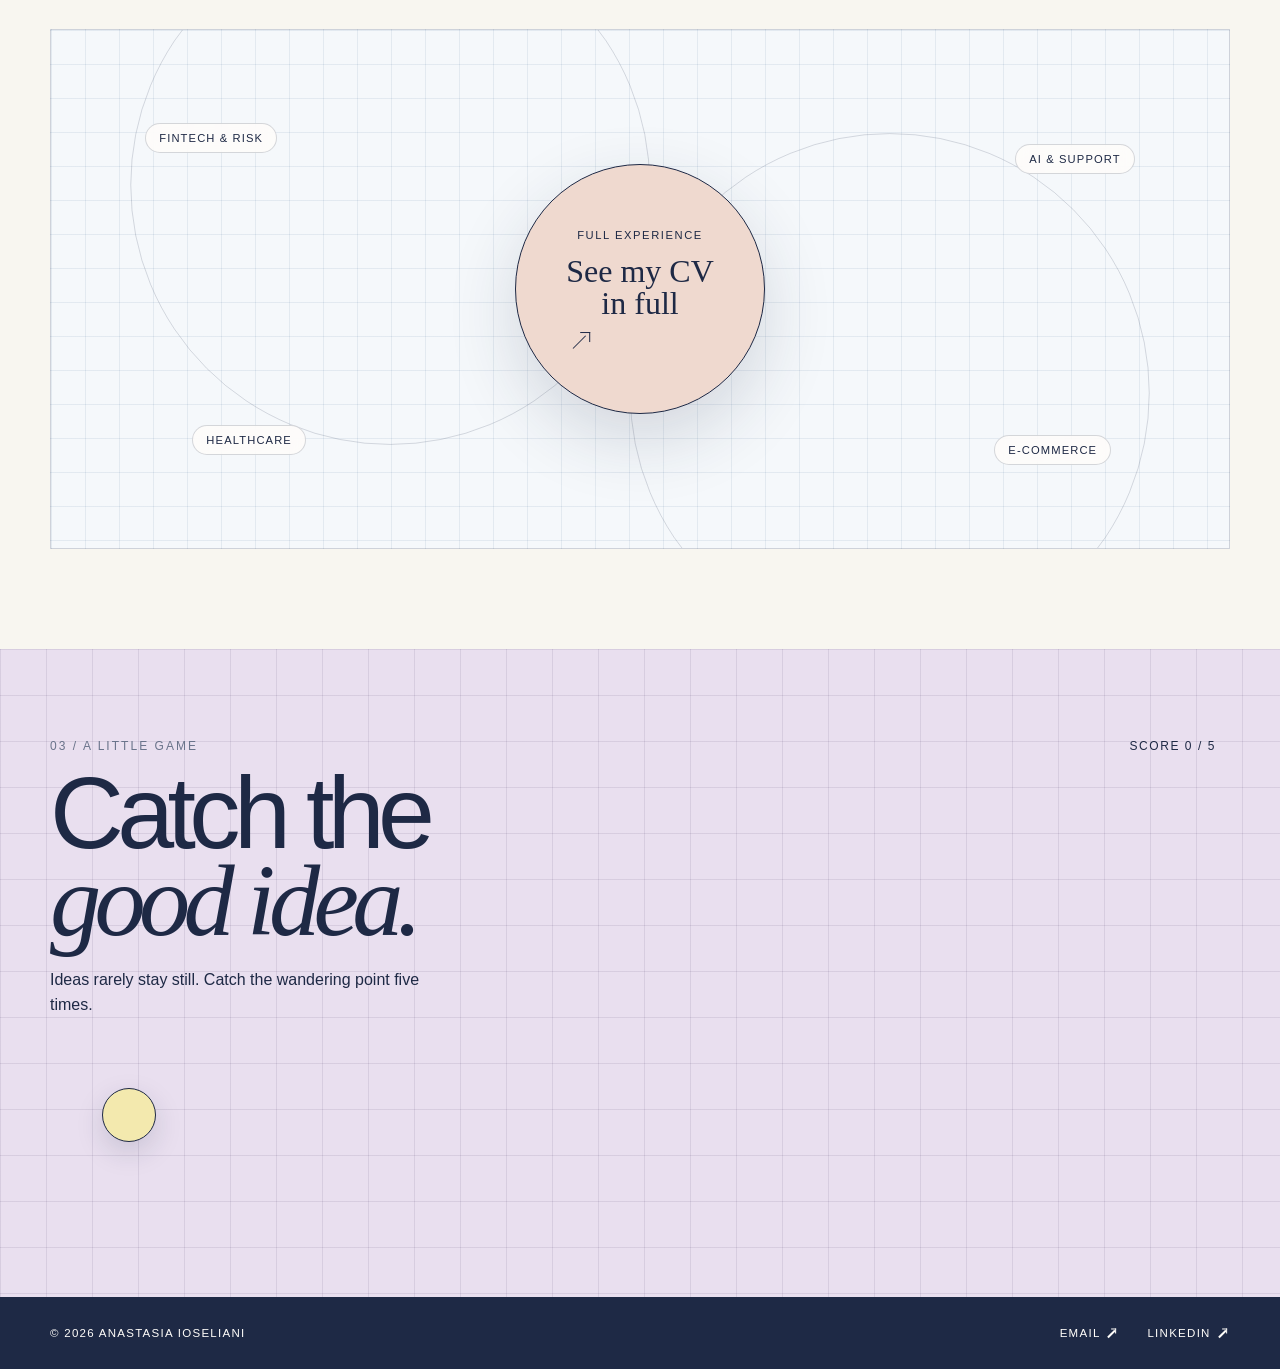
==== commit 33c455e4: "Move FinTech Times feature below homepage section 01" ====
--- a/index.html
+++ b/index.html
@@ -416,8 +416,9 @@
     <path d="M78 300h24"/>
   </g>
 </svg><img class="pen-cursor" src="cool-blue-pencil.png" alt="Blue pencil" aria-hidden="true"><button class="mobile-put-down" id="mobilePutDown" type="button">Put the pen down</button><button class="mobile-clear-page" id="mobileClearPage" type="button">Clear page</button><a class="mobile-continue" href="#about">Explore the work ↓</a><div class="wrap hero-content"><div class="hero-top"><div><div class="label">Anastasia Ioseliani</div><div class="hero-role">UX Design / Business Development / Customer Communications</div></div><p class="hero-intro">5+ years across fintech, healthcare and e-commerce—leading teams, improving support systems and turning complex processes into practical customer experiences.</p></div><h1><span>Practical</span><span>digital</span><span>approach.</span></h1><div class="recruiter-snapshot" aria-label="Career highlights"><span><strong>5+</strong> years</span><span><strong>10</strong> agents led</span><span><strong>40%</strong> AI query coverage</span><span><strong>4.3 → 4.7</strong> Trustpilot</span></div><div class="hero-bottom"><p class="hero-instruction">Move the blue pencil across the grid. Press and drag to leave your mark.</p><div class="draw-tools"><a class="pill recruiter-primary" href="cv.html">View CV ↗</a><a class="pill" href="projects.html">Projects ↗</a><button class="pill active" id="penTool" type="button">Pencil</button><button class="pill" id="clearTool" type="button">Clear page</button></div></div></div></section>
+    
+    <section class="welcome" id="about"><div class="wrap welcome-grid"><div class="label">01 / Industries</div><div class="reveal"><h2>Industry experience.</h2><p class="welcome-lead">Tap the lanterns to discover the industries I’ve worked in—and how UX thinking connects the work.</p><div class="lantern-stage" id="lanternStage"><article class="lantern-card"><button class="lantern-button" type="button" aria-expanded="false"><span class="lantern-number">Healthcare</span><img src="chinese-lantern.png" alt="Lantern for healthcare experience"><span class="lantern-prompt">Tap to discover</span></button><div class="lantern-note"><small>Healthcare · California</small><strong>I help long-term care facilities move complex Medi-Cal cases towards coverage by coordinating facilities, counties, attorneys, POAs and families, preparing TARs and appeals.</strong><span class="lantern-ux">UX: stakeholder journeys · information clarity · workflow design</span></div></article><article class="lantern-card"><button class="lantern-button" type="button" aria-expanded="false"><span class="lantern-number">Fintech</span><img src="chinese-lantern.png" alt="Lantern for fintech experience"><span class="lantern-prompt">Tap to discover</span></button><div class="lantern-note"><small>Fintech · London</small><strong>At Bits, I progressed from support to Assistant Manager, led 10 agents, improved CX processes and trained an AI support agent that handled around 40% of incoming queries.</strong><span class="lantern-ux">UX: customer research · friction analysis · AI support journeys</span></div></article><article class="lantern-card"><button class="lantern-button" type="button" aria-expanded="false"><span class="lantern-number">E-commerce</span><img src="chinese-lantern.png" alt="Lantern for e-commerce experience"><span class="lantern-prompt">Tap to discover</span></button><div class="lantern-note"><small>E-commerce · Tbilisi + Barcelona</small><strong>I founded and ran Oasis TBS, owning the customer journey from Shopify discovery and ordering through support, fulfilment, sourcing, logistics and growth.</strong><span class="lantern-ux">UX: end-to-end journey · usability · conversion · customer feedback</span></div></article></div><a class="cv-gateway" id="cvGateway" href="cv.html"><span class="cv-gateway-copy"><small id="lanternStatus">Tap the lanterns · or enter now</small><strong>Explore my full CV</strong></span><span class="cv-gateway-arrow">↗</span></a></div></div></section>
     <section class="published-feature" id="published-article"><div class="wrap published-inner"><div class="published-kicker"><span class="published-dot"></span> Published writing · The FinTech Times</div><div class="published-main"><div><p class="published-eyebrow">AI · Fintech · Responsible support</p><h2>When should AI refuse to answer in regulated fintech support?</h2><p class="published-copy">My article on the boundaries AI needs in regulated customer support—and why vulnerability, fraud signals, consent and human escalation still matter.</p><a class="published-link" href="https://thefintechtimes.com/when-should-ai-refuse-to-answer-in-regulated-fintech-support/" target="_blank" rel="noopener noreferrer">Read my article <span aria-hidden="true">↗</span></a></div><div class="published-art" aria-hidden="true"><span class="orbit orbit-one"></span><span class="orbit orbit-two"></span><span class="art-core">AI<br><em>≠</em><br>autopilot</span><span class="art-note art-note-one">HUMAN OVERSIGHT</span><span class="art-note art-note-two">REGULATED FINTECH</span></div></div></div></section>
-    <section class="welcome" id="about"><div class="wrap welcome-grid"><div class="label">01 / Industries</div><div class="reveal"><h2>Industry experience.</h2><p class="welcome-lead">Tap the lanterns to discover the industries I’ve worked in—and how UX thinking connects the work.</p><div class="lantern-stage" id="lanternStage"><article class="lantern-card"><button class="lantern-button" type="button" aria-expanded="false"><span class="lantern-number">Healthcare</span><img src="chinese-lantern.png" alt="Lantern for healthcare experience"><span class="lantern-prompt">Tap to discover</span></button><div class="lantern-note"><small>Healthcare · California</small><strong>I help long-term care facilities move complex Medi-Cal cases towards coverage by coordinating facilities, counties, attorneys, POAs and families, preparing TARs and appeals.</strong><span class="lantern-ux">UX: stakeholder journeys · information clarity · workflow design</span></div></article><article class="lantern-card"><button class="lantern-button" type="button" aria-expanded="false"><span class="lantern-number">Fintech</span><img src="chinese-lantern.png" alt="Lantern for fintech experience"><span class="lantern-prompt">Tap to discover</span></button><div class="lantern-note"><small>Fintech · London</small><strong>At Bits, I progressed from support to Assistant Manager, led 10 agents, improved CX processes and trained an AI support agent that handled around 40% of incoming queries.</strong><span class="lantern-ux">UX: customer research · friction analysis · AI support journeys</span></div></article><article class="lantern-card"><button class="lantern-button" type="button" aria-expanded="false"><span class="lantern-number">E-commerce</span><img src="chinese-lantern.png" alt="Lantern for e-commerce experience"><span class="lantern-prompt">Tap to discover</span></button><div class="lantern-note"><small>E-commerce · Tbilisi + Barcelona</small><strong>I founded and ran Oasis TBS, owning the customer journey from Shopify discovery and ordering through support, fulfilment, sourcing, logistics and growth.</strong><span class="lantern-ux">UX: end-to-end journey · usability · conversion · customer feedback</span></div></article></div><a class="cv-gateway" id="cvGateway" href="cv.html"><span class="cv-gateway-copy"><small id="lanternStatus">Tap the lanterns · or enter now</small><strong>Explore my full CV</strong></span><span class="cv-gateway-arrow">↗</span></a></div></div></section>
 <section class="journal-gateway"><div class="wrap"><div class="journal-head reveal"><div class="label">Stories / Field notes</div><h2>Read the ideas.<br><em>Enter the work.</em></h2></div><div class="journal-field reveal" id="journalField"><span class="abstract-disc"></span><span class="abstract-square"></span><span class="abstract-star"></span><a class="story-chip" href="article-oasis.html"><small>Creative direction</small>Designing a Feeling: Building Oasis</a><a class="story-chip" href="article-ux.html"><small>UX research</small>From Everyday Curiosity to UX</a><a class="story-chip" href="article-travel.html"><small>Digital product</small>End-to-End Travel Booking</a><a class="story-chip" href="article-bits.html"><small>Fintech · AI</small>Talking About Money, Responsibly</a><a class="journal-core" id="journalCore" href="projects.html"><span><span class="tiny">The project journal</span><span class="big">Read every<br>article</span><span class="arrow">↗</span></span></a></div><div class="journal-caption"><span>Move through the field</span><span>Four articles · Projects, process & perspective</span></div></div></section>
     <section class="approach"><div class="wrap"><div class="approach-head reveal"><div class="label">02 / Approach</div><h2>Working approach.</h2></div><div class="method-lab reveal" id="methodLab"><div class="method-path"></div><button class="method-node active" type="button" data-step="0"><span>Observe</span><small>01 / Signal</small></button><button class="method-node" type="button" data-step="1"><span>Structure</span><small>02 / System</small></button><button class="method-node" type="button" data-step="2"><span>Improve</span><small>03 / Proof</small></button><article class="method-note" id="methodNote"><div class="counter" id="methodCounter">Step 01 — Observe</div><h3 id="methodTitle">Find the real problem.</h3><p id="methodCopy">I start with behaviour, patterns and frontline evidence—not assumptions.</p></article><div class="method-hint">Move inside the grid · choose a stage</div><div class="method-output" id="methodOutput"><b id="methodMark">?</b><span id="methodResult">Noise becomes a useful signal</span></div></div></div></section>
     <section class="projects" id="work"><div class="wrap"><div class="projects-head reveal"><h2>Selected work.</h2><div><div class="label">Move closer</div><span class="text-link">The CV portal follows your attention</span></div></div><div class="portal-field reveal" id="portalField"><a class="orbit-label" href="cv.html#work">Fintech & risk</a><a class="orbit-label" href="cv.html#capabilities">AI & support</a><a class="orbit-label" href="cv.html#experience">Healthcare</a><a class="orbit-label" href="cv.html#profile">E-commerce</a><a class="portal-link" id="projectPortal" href="cv.html"><span><span class="portal-small">Full experience</span><span class="portal-title">See my CV<br>in full</span><span class="portal-arrow">↗</span></span></a></div></div></section>
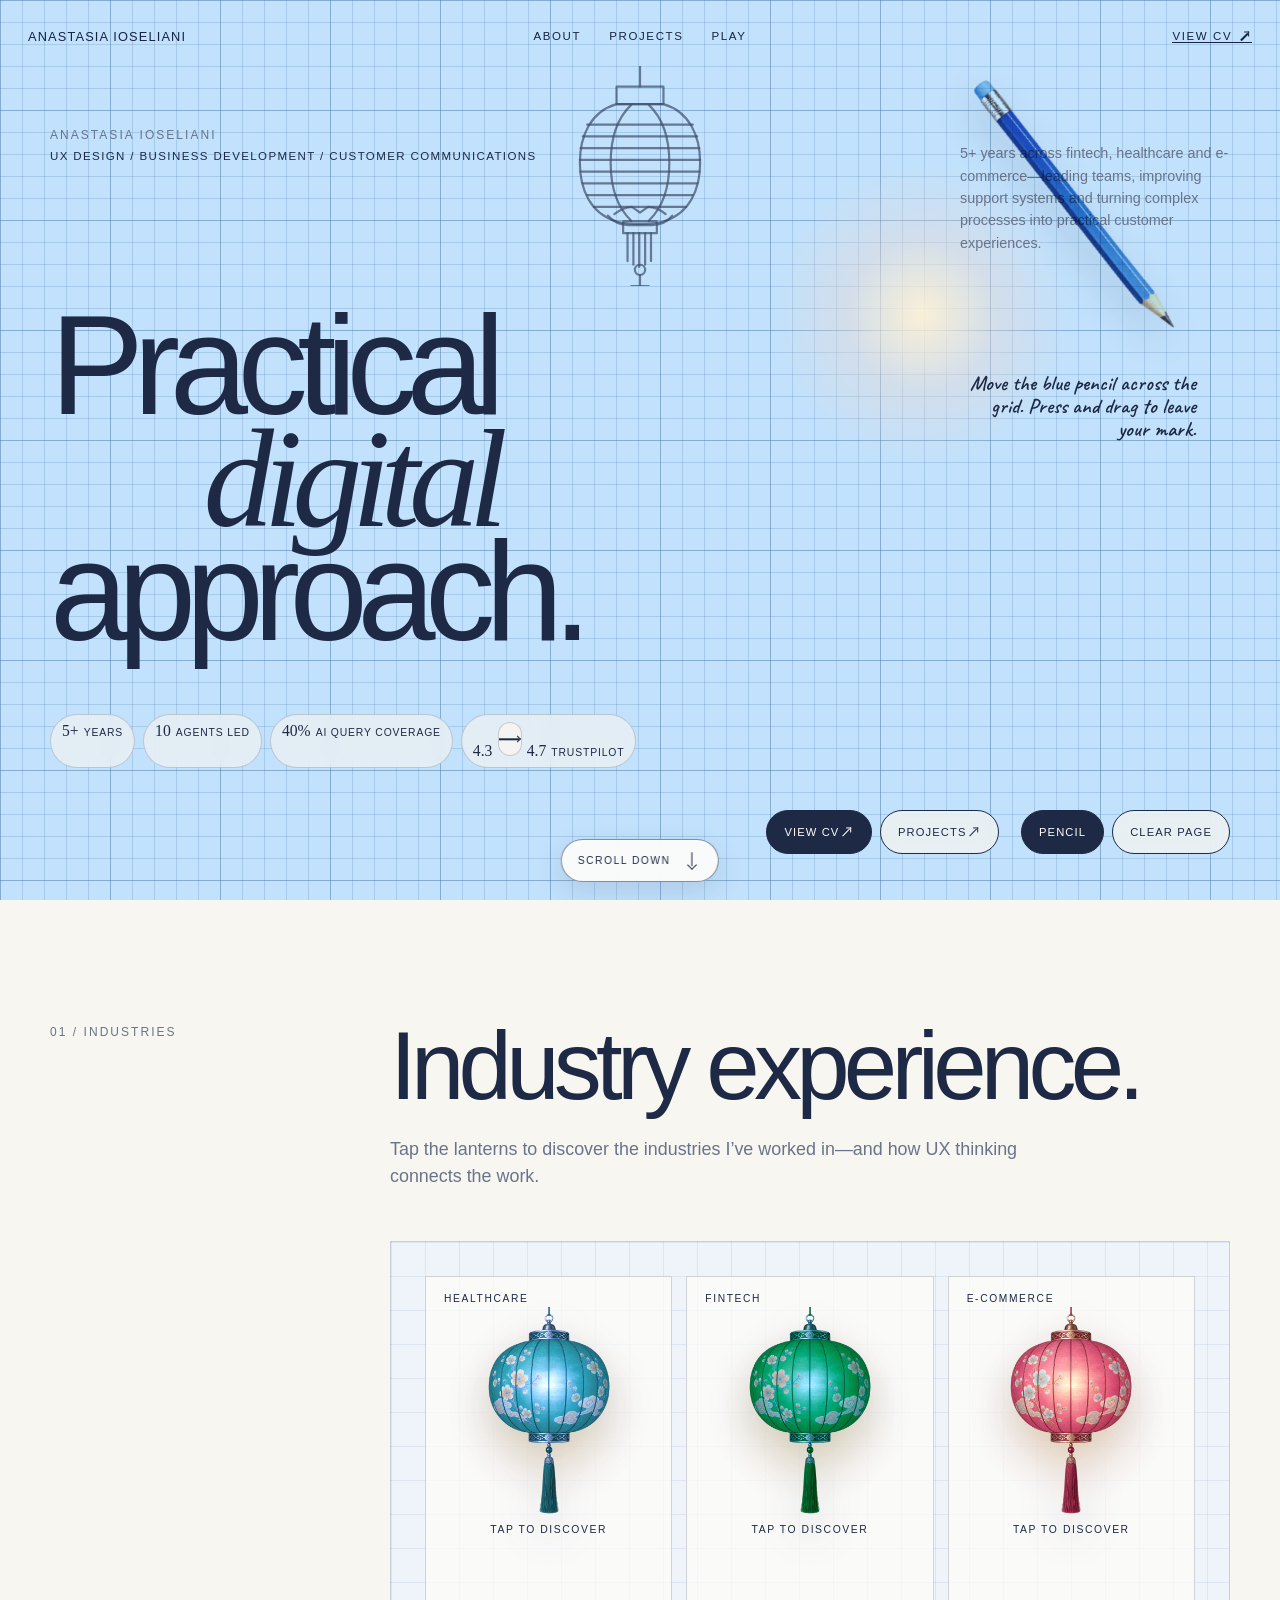
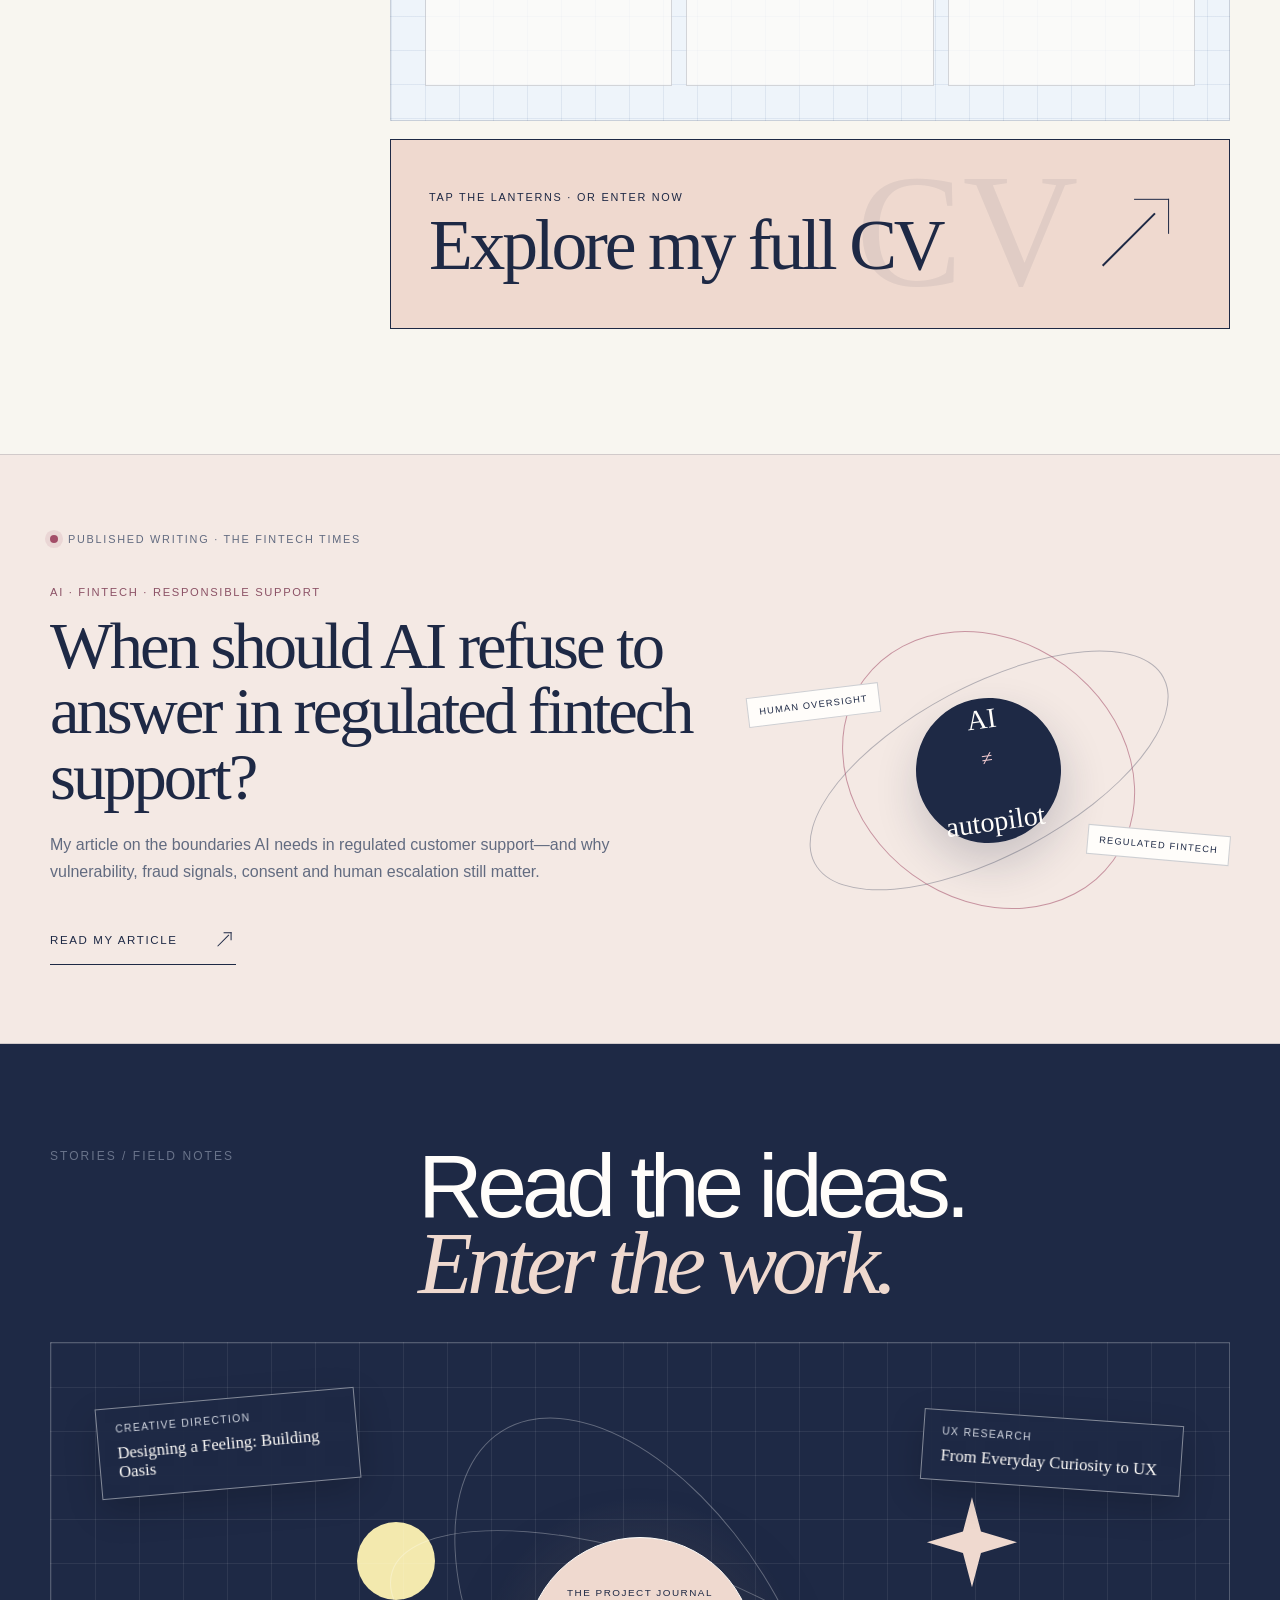
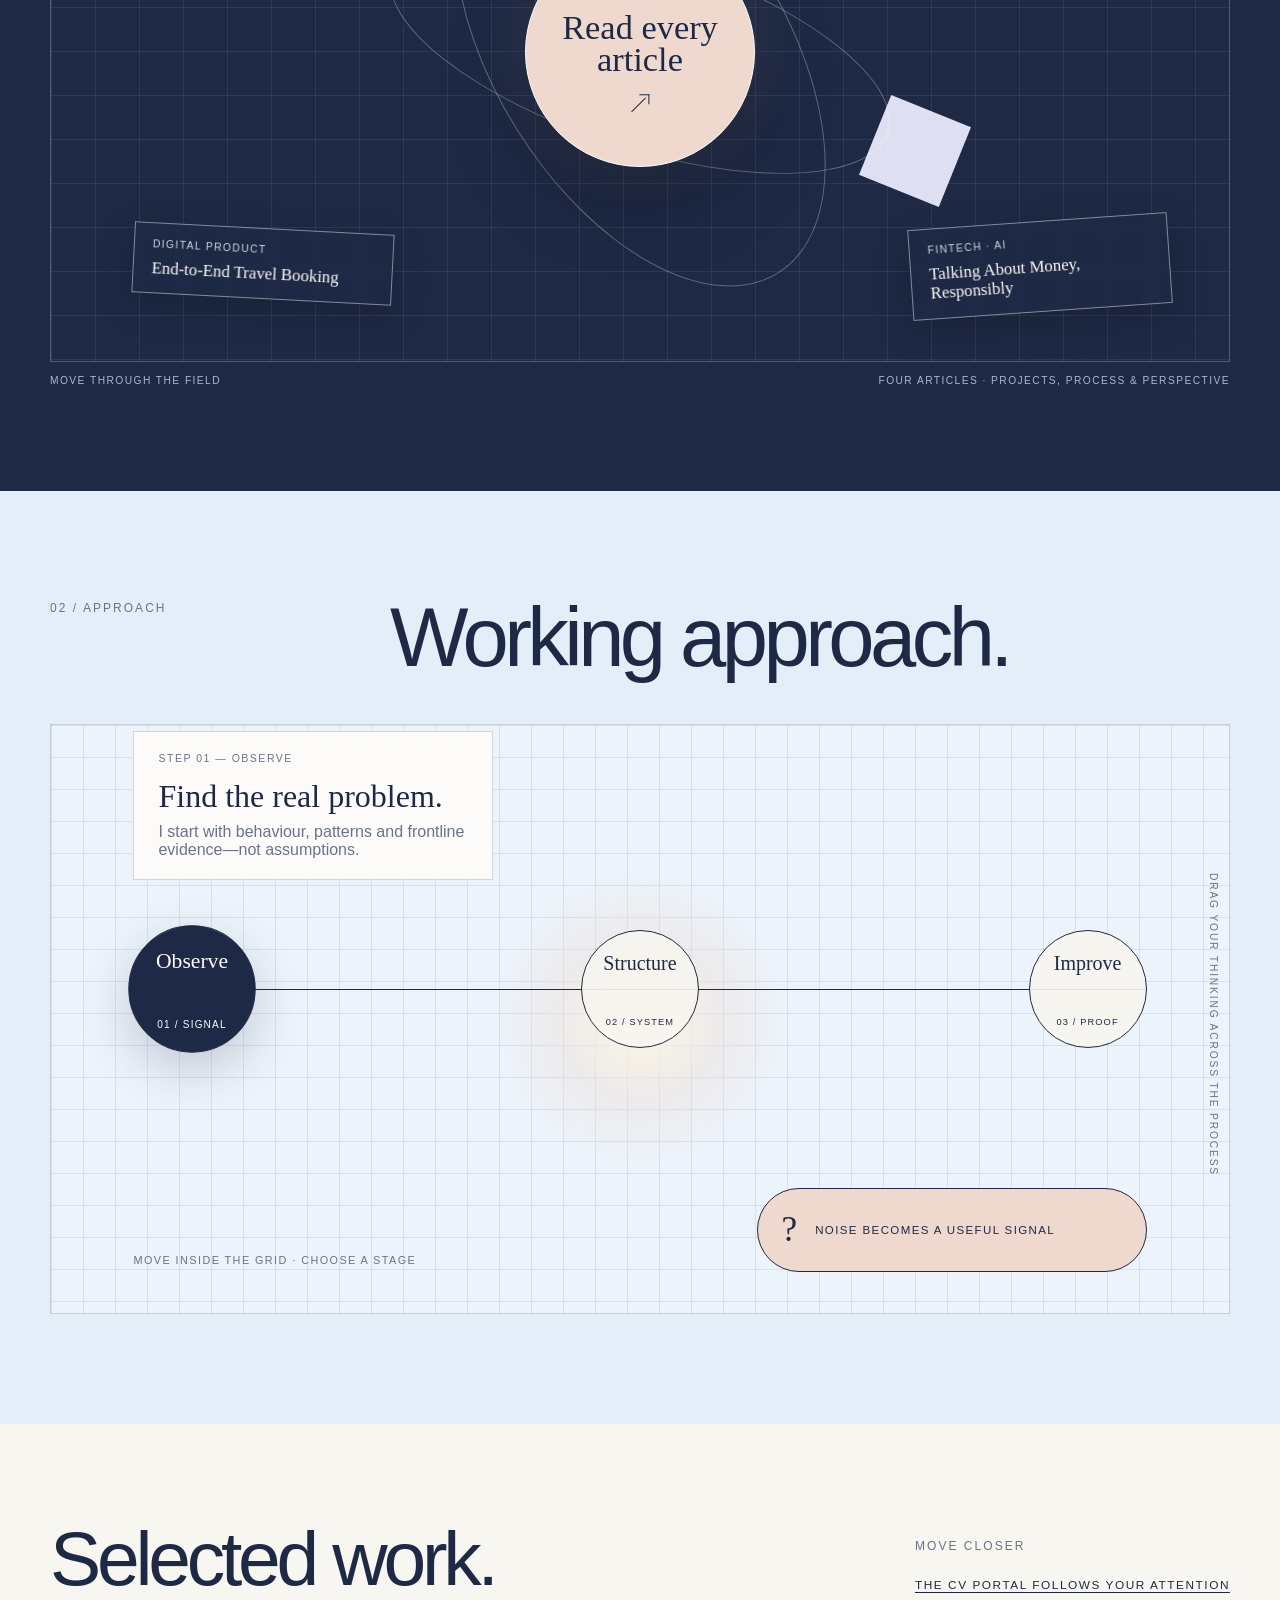
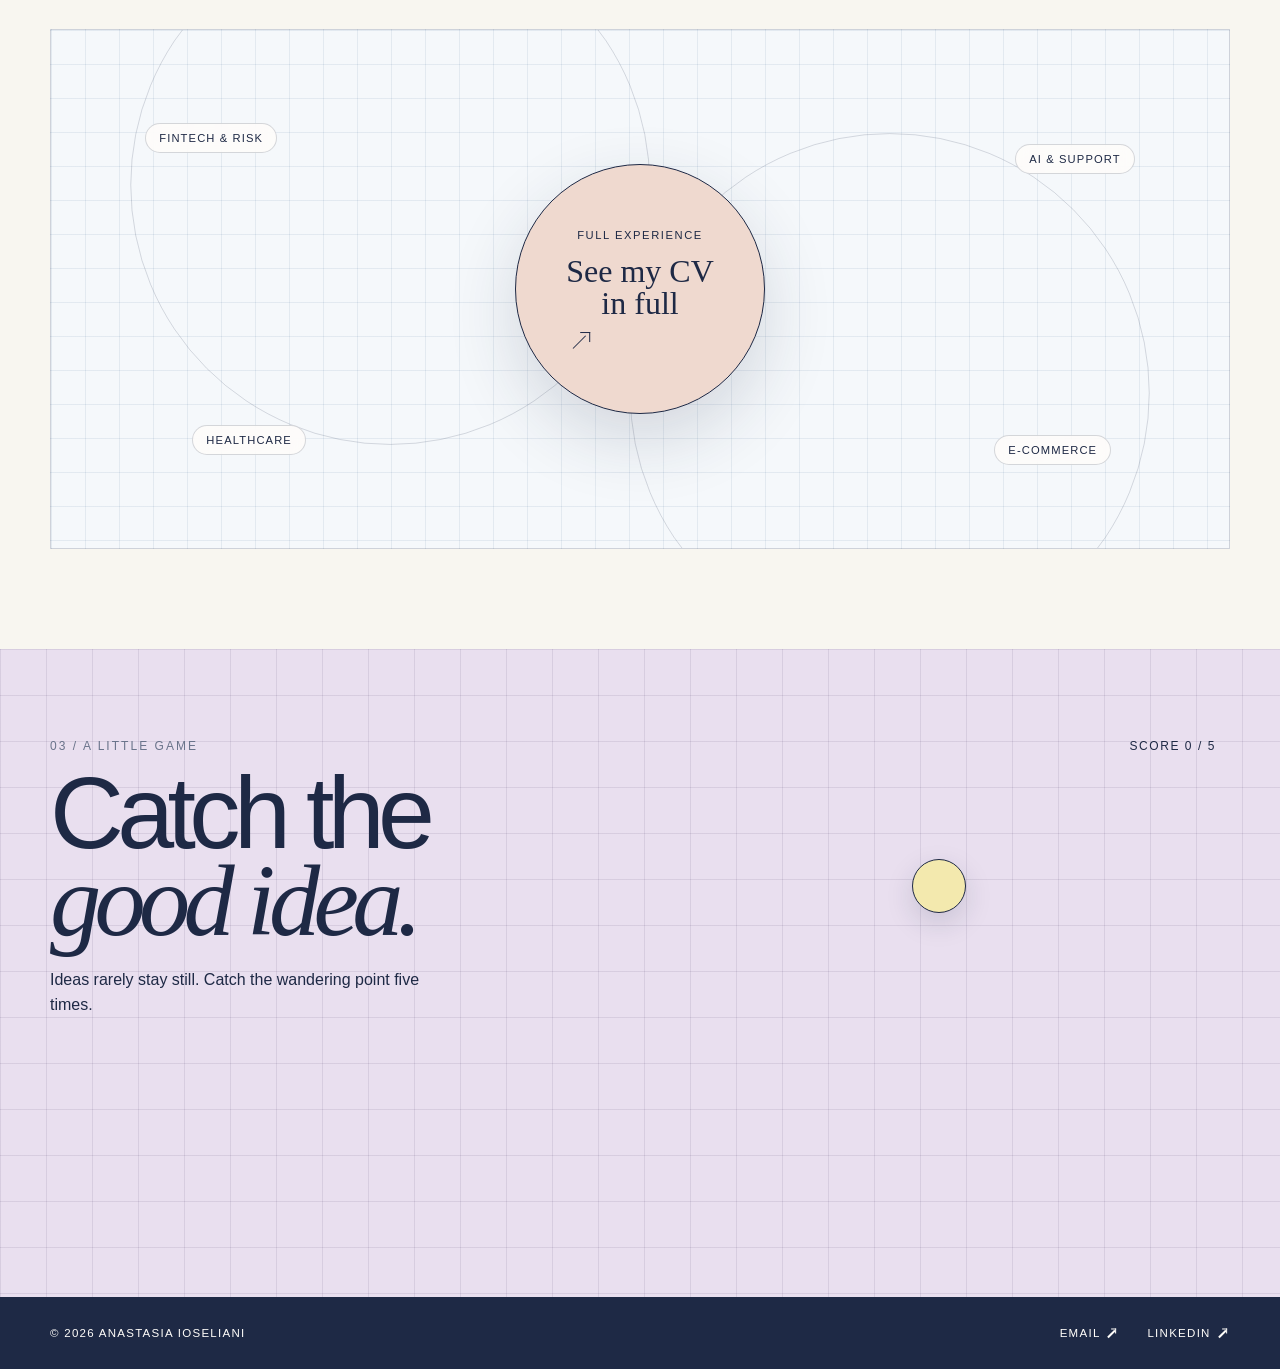
==== commit d024830d: "Improve personal-name SEO and add Person structured data" ====
--- a/index.html
+++ b/index.html
@@ -3,9 +3,35 @@
 <head>
   <meta charset="utf-8">
   <meta name="viewport" content="width=device-width,initial-scale=1">
-  <meta name="description" content="Explore my work in UX design, business development and customer communications, with selected projects and an interactive portfolio.">
+  <meta name="description" content="Anastasia Ioseliani is a UX-focused digital professional working across user experience, customer experience, product improvement, business development and digital projects. Explore her portfolio, selected case studies and CV.">
   <title>Anastasia Ioseliani — UX Design &amp; Customer Experience</title>
   <link rel="canonical" href="https://anastasiaioseliani.space/">
+<script type="application/ld+json">
+  {
+    "@context": "https://schema.org",
+    "@type": "Person",
+    "@id": "https://anastasiaioseliani.space/#person",
+    "name": "Anastasia Ioseliani",
+    "url": "https://anastasiaioseliani.space/",
+    "image": "https://anastasiaioseliani.space/portfolio-share-v1.png",
+    "jobTitle": "UX Designer and Customer Experience Specialist",
+    "description": "Anastasia Ioseliani is a UX-focused digital professional working across user experience, customer experience, product improvement, business development and digital projects.",
+    "sameAs": [
+      "https://www.linkedin.com/in/anastasia-ioseliani-881649292/",
+      "https://github.com/Nastyaa22-06"
+    ],
+    "knowsAbout": [
+      "UX design",
+      "User research",
+      "Customer experience",
+      "Product improvement",
+      "Customer communications",
+      "Business development",
+      "Digital product design",
+      "E-commerce"
+    ]
+  }
+  </script>
   <meta property="og:type" content="website">
   <meta property="og:site_name" content="Anastasia Ioseliani">
   <meta property="og:title" content="Anastasia Ioseliani — UX Design &amp; Customer Experience">
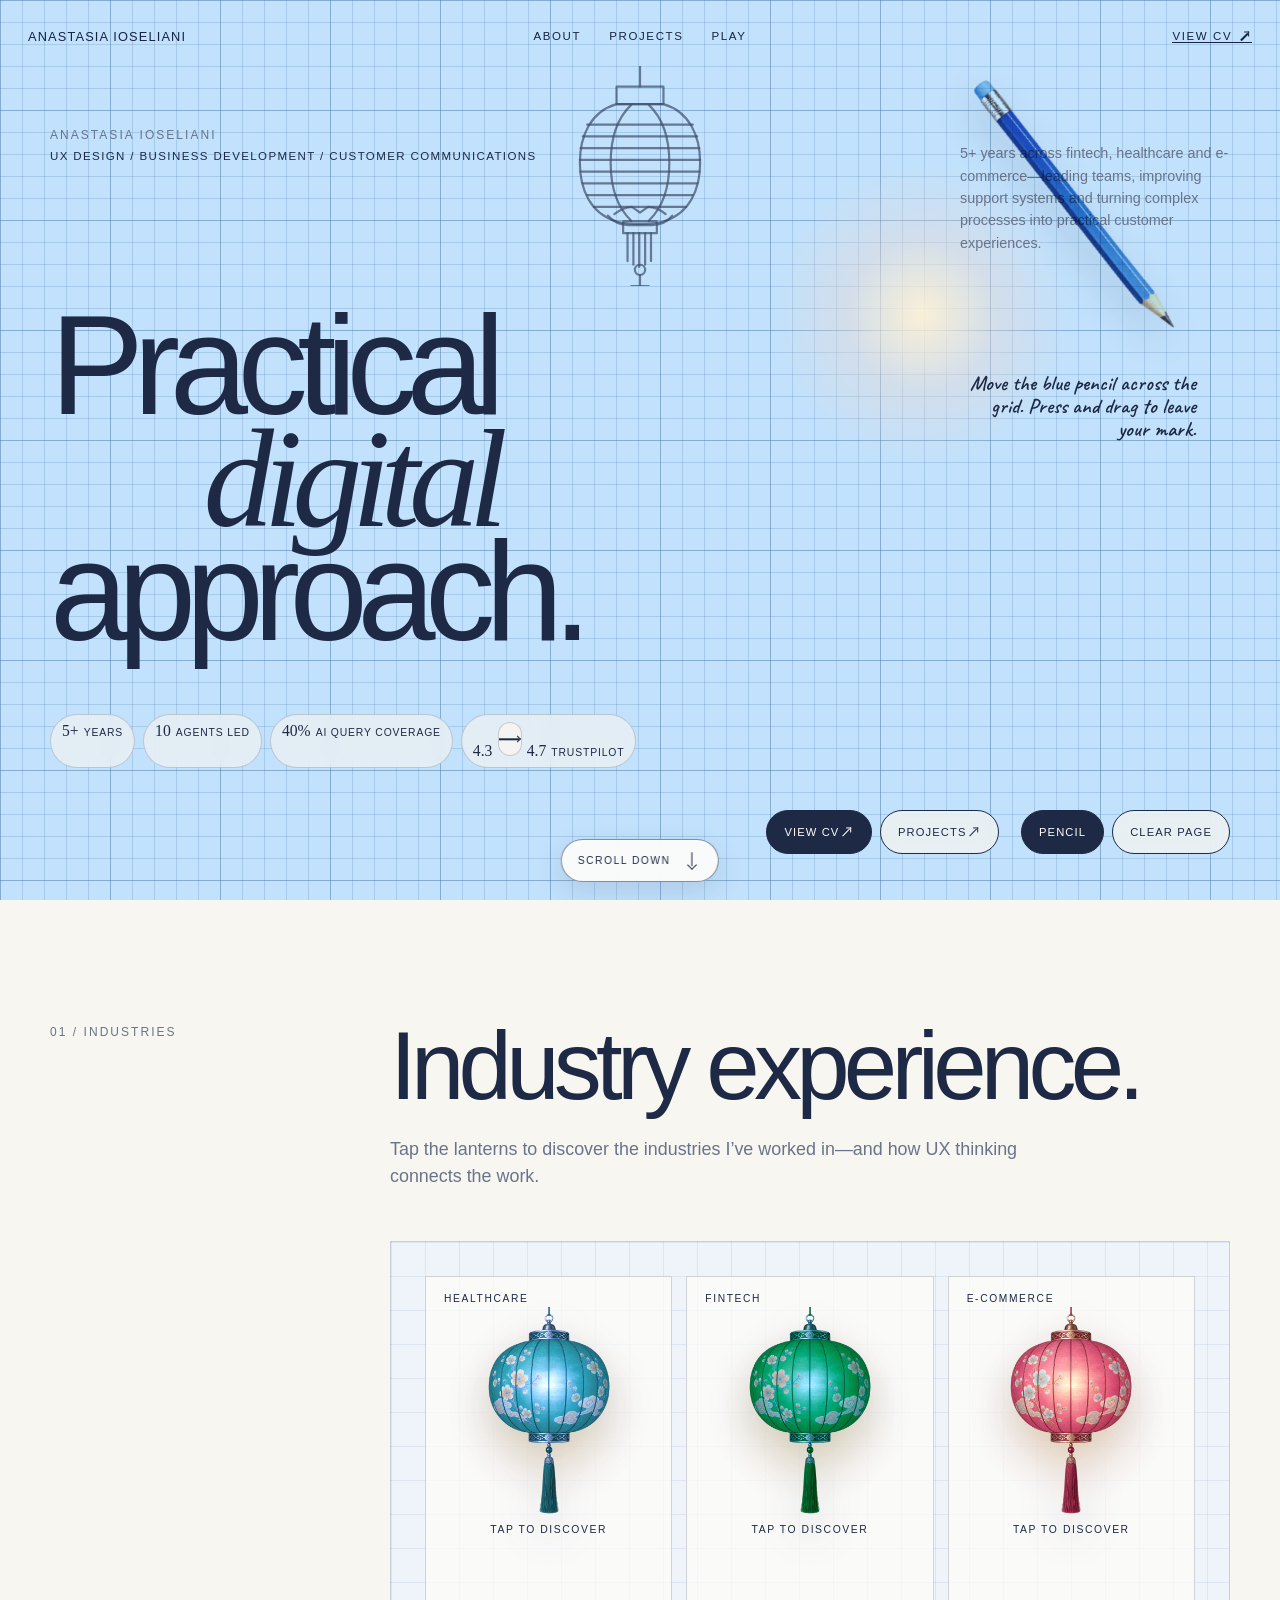
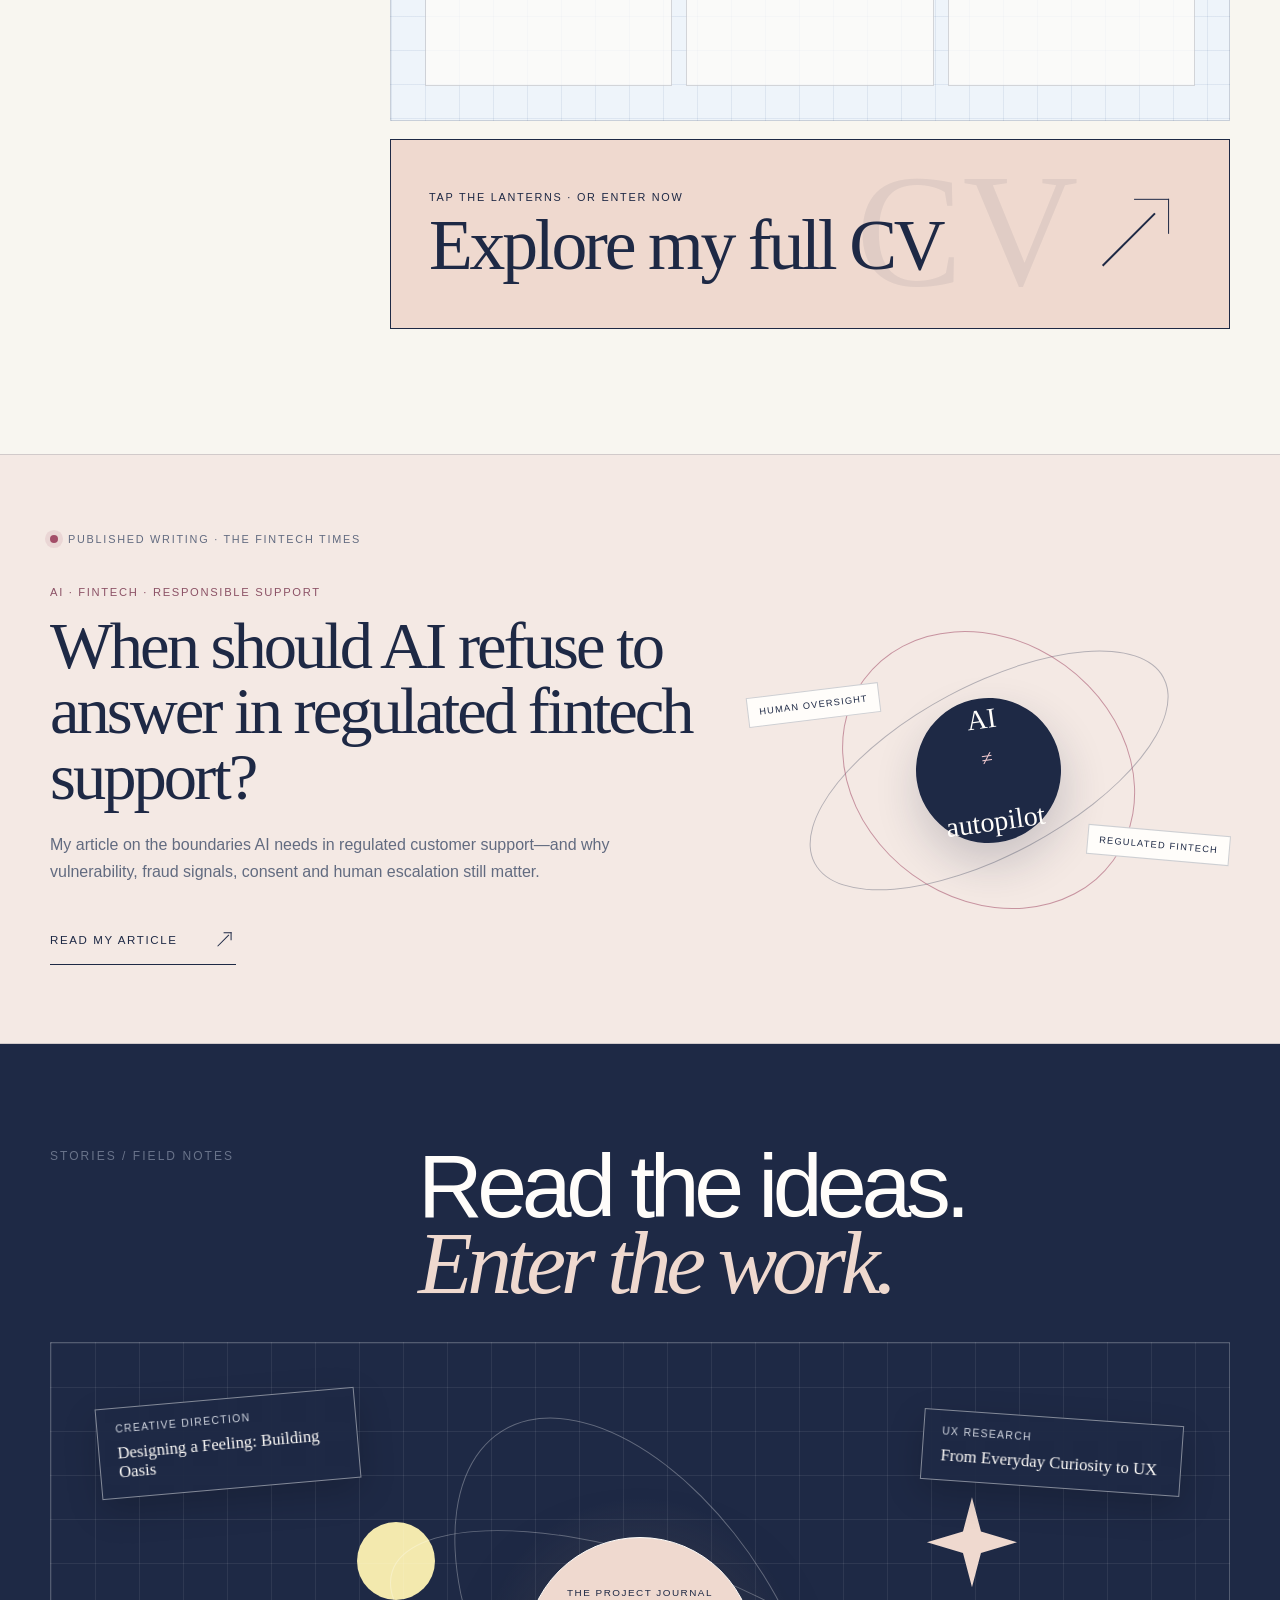
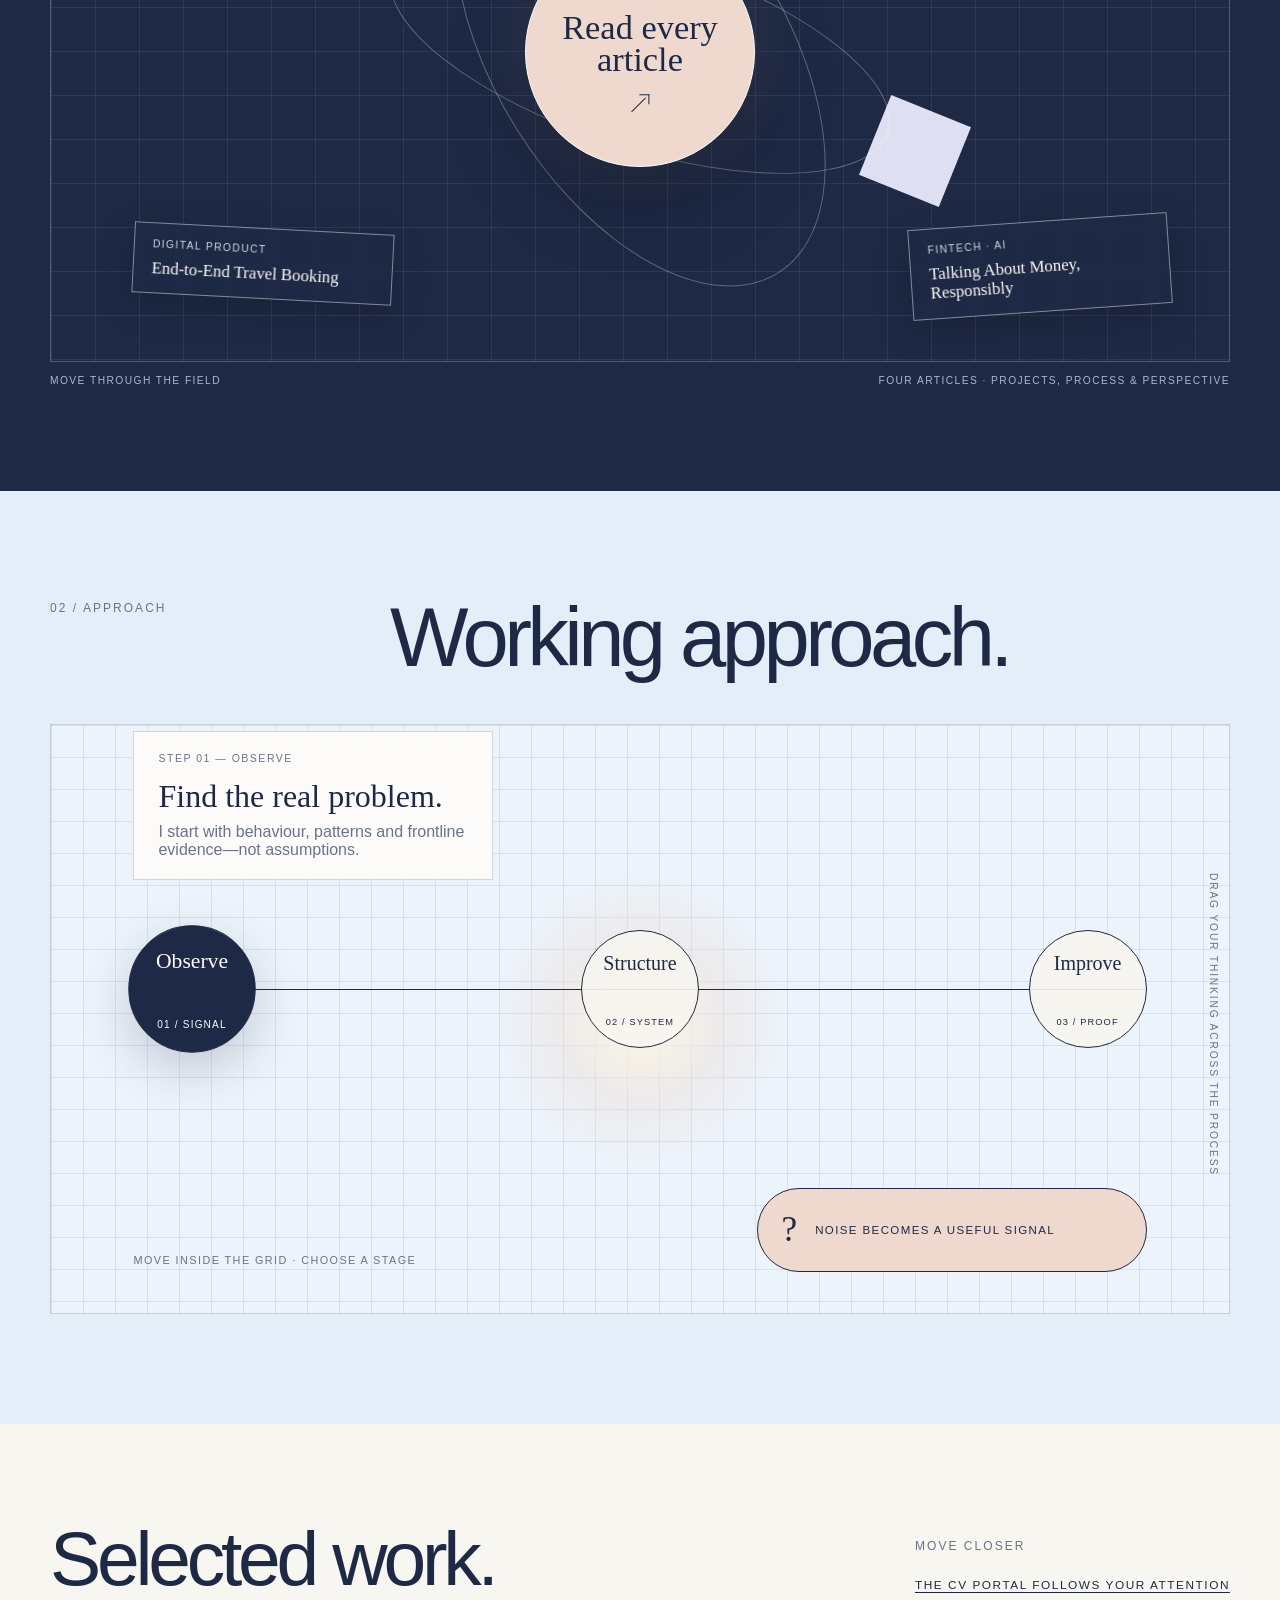
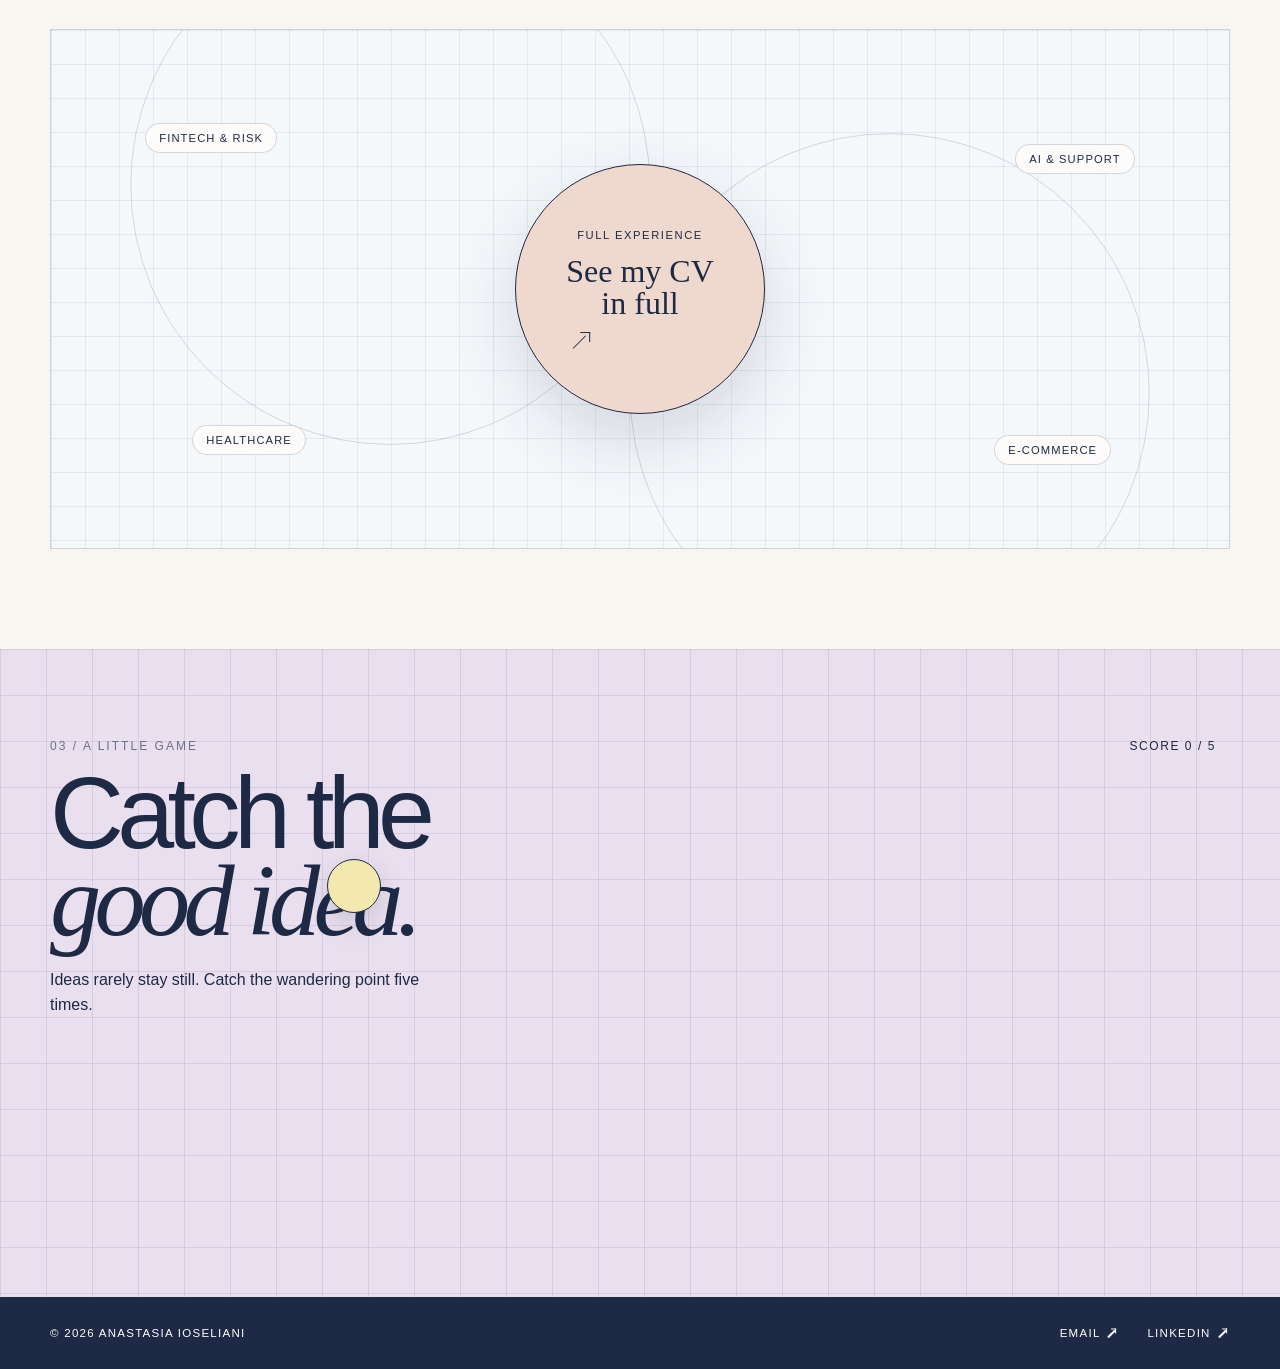
==== commit 1c3a63ab: "Improve personal-brand and remote-talent SEO metadata" ====
--- a/index.html
+++ b/index.html
@@ -3,7 +3,7 @@
 <head>
   <meta charset="utf-8">
   <meta name="viewport" content="width=device-width,initial-scale=1">
-  <meta name="description" content="Anastasia Ioseliani is a UX-focused digital professional working across user experience, customer experience, product improvement, business development and digital projects. Explore her portfolio, selected case studies and CV.">
+  <meta name="description" content="Anastasia Ioseliani is a remote-ready UX and digital product professional with experience in user research, fintech customer experience, product improvement, AI support governance, e-commerce and business development. Explore her portfolio, measurable work, published writing and CV.">
   <title>Anastasia Ioseliani — UX Design &amp; Customer Experience</title>
   <link rel="canonical" href="https://anastasiaioseliani.space/">
 <script type="application/ld+json">
@@ -14,8 +14,8 @@
     "name": "Anastasia Ioseliani",
     "url": "https://anastasiaioseliani.space/",
     "image": "https://anastasiaioseliani.space/portfolio-share-v1.png",
-    "jobTitle": "UX Designer and Customer Experience Specialist",
-    "description": "Anastasia Ioseliani is a UX-focused digital professional working across user experience, customer experience, product improvement, business development and digital projects.",
+    "jobTitle": "UX and Digital Product Designer | Customer Experience Specialist",
+    "description": "Remote-ready UX and digital product professional experienced in user research, fintech customer experience, product improvement, AI support governance, e-commerce and business development.",
     "sameAs": [
       "https://www.linkedin.com/in/anastasia-ioseliani-881649292/",
       "https://github.com/Nastyaa22-06"
@@ -28,14 +28,19 @@
       "Customer communications",
       "Business development",
       "Digital product design",
-      "E-commerce"
+      "E-commerce",
+      "Remote collaboration",
+      "AI governance in fintech",
+      "Customer support operations",
+      "Product discovery",
+      "Cross-functional product work"
     ]
   }
   </script>
   <meta property="og:type" content="website">
   <meta property="og:site_name" content="Anastasia Ioseliani">
   <meta property="og:title" content="Anastasia Ioseliani — UX Design &amp; Customer Experience">
-  <meta property="og:description" content="Explore my work in UX design, business development and customer communications, with selected projects and an interactive portfolio.">
+  <meta property="og:description" content="Explore Anastasia Ioseliani’s remote-ready portfolio: UX design, digital product work, fintech customer experience, AI governance, business development and selected case studies.">
   <meta property="og:url" content="https://anastasiaioseliani.space/">
   <meta property="og:image" content="https://anastasiaioseliani.space/portfolio-share-v1.png">
   <meta property="og:image:secure_url" content="https://anastasiaioseliani.space/portfolio-share-v1.png">
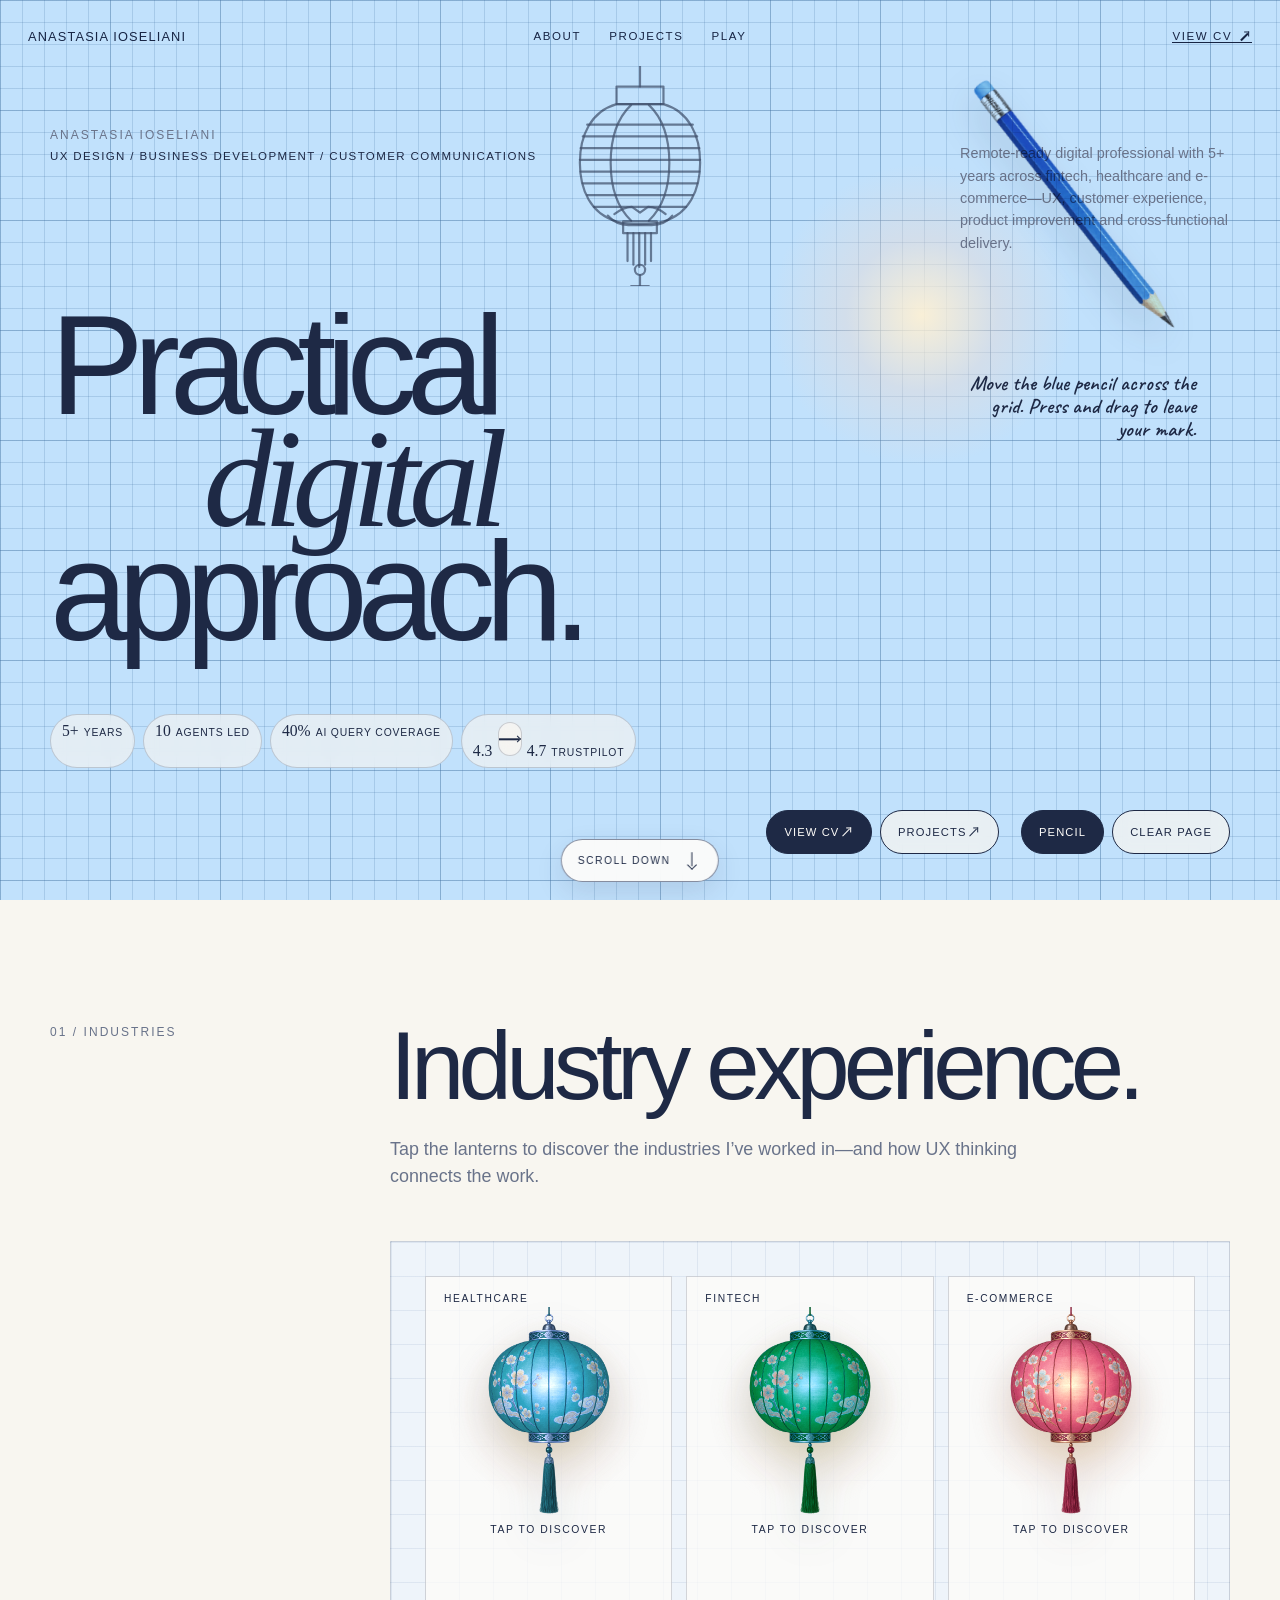
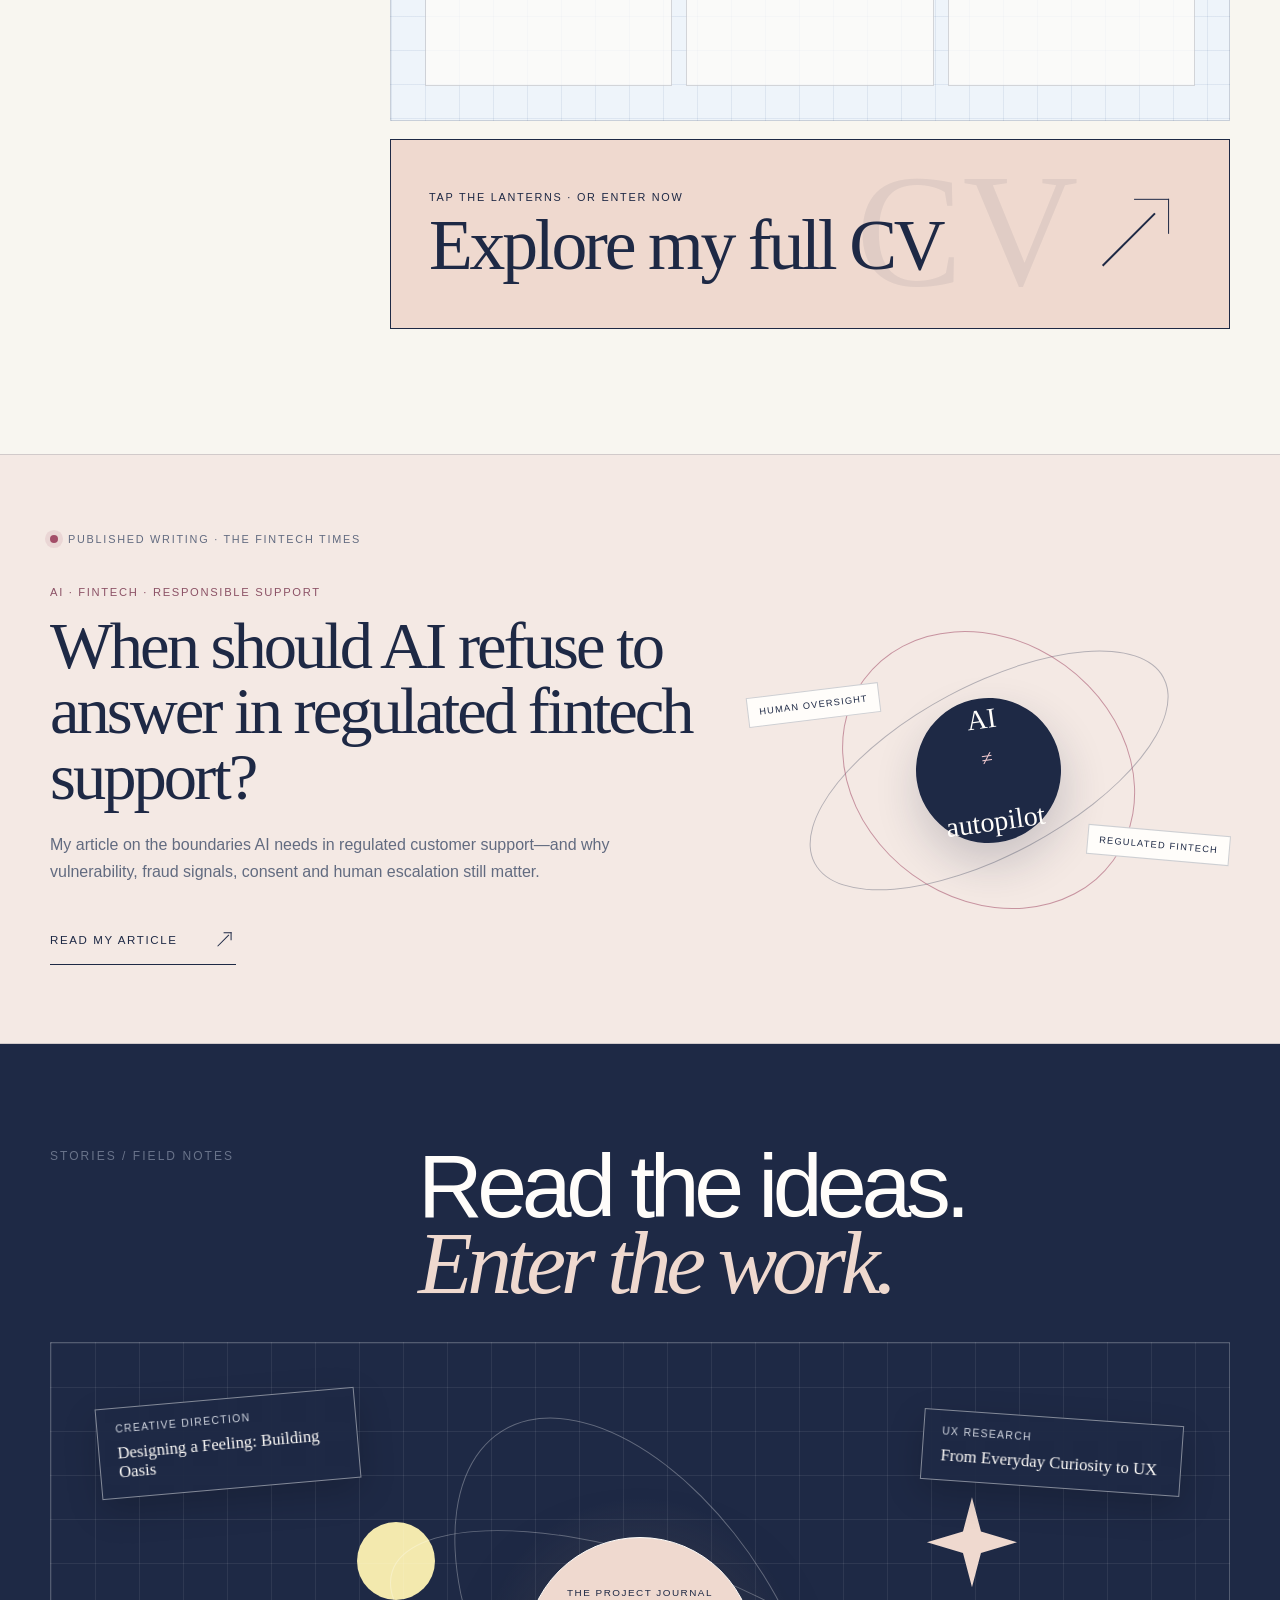
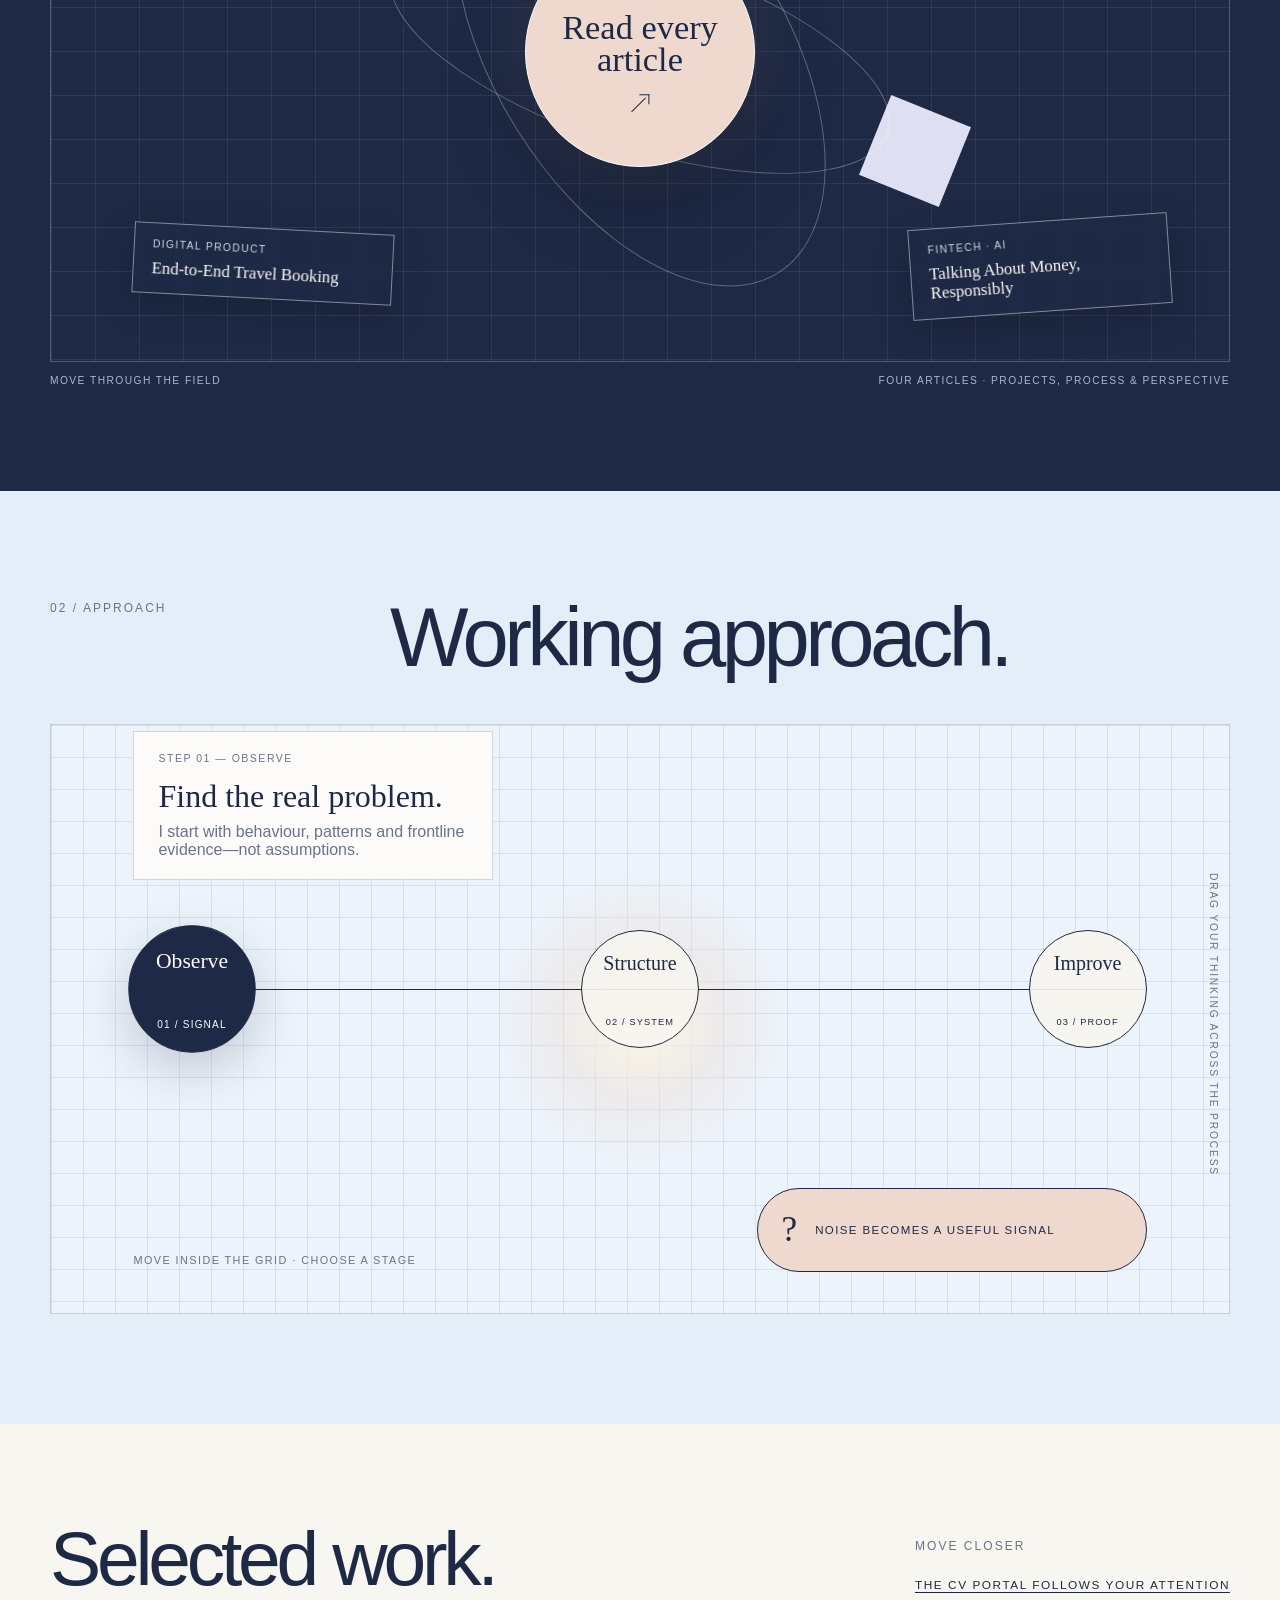
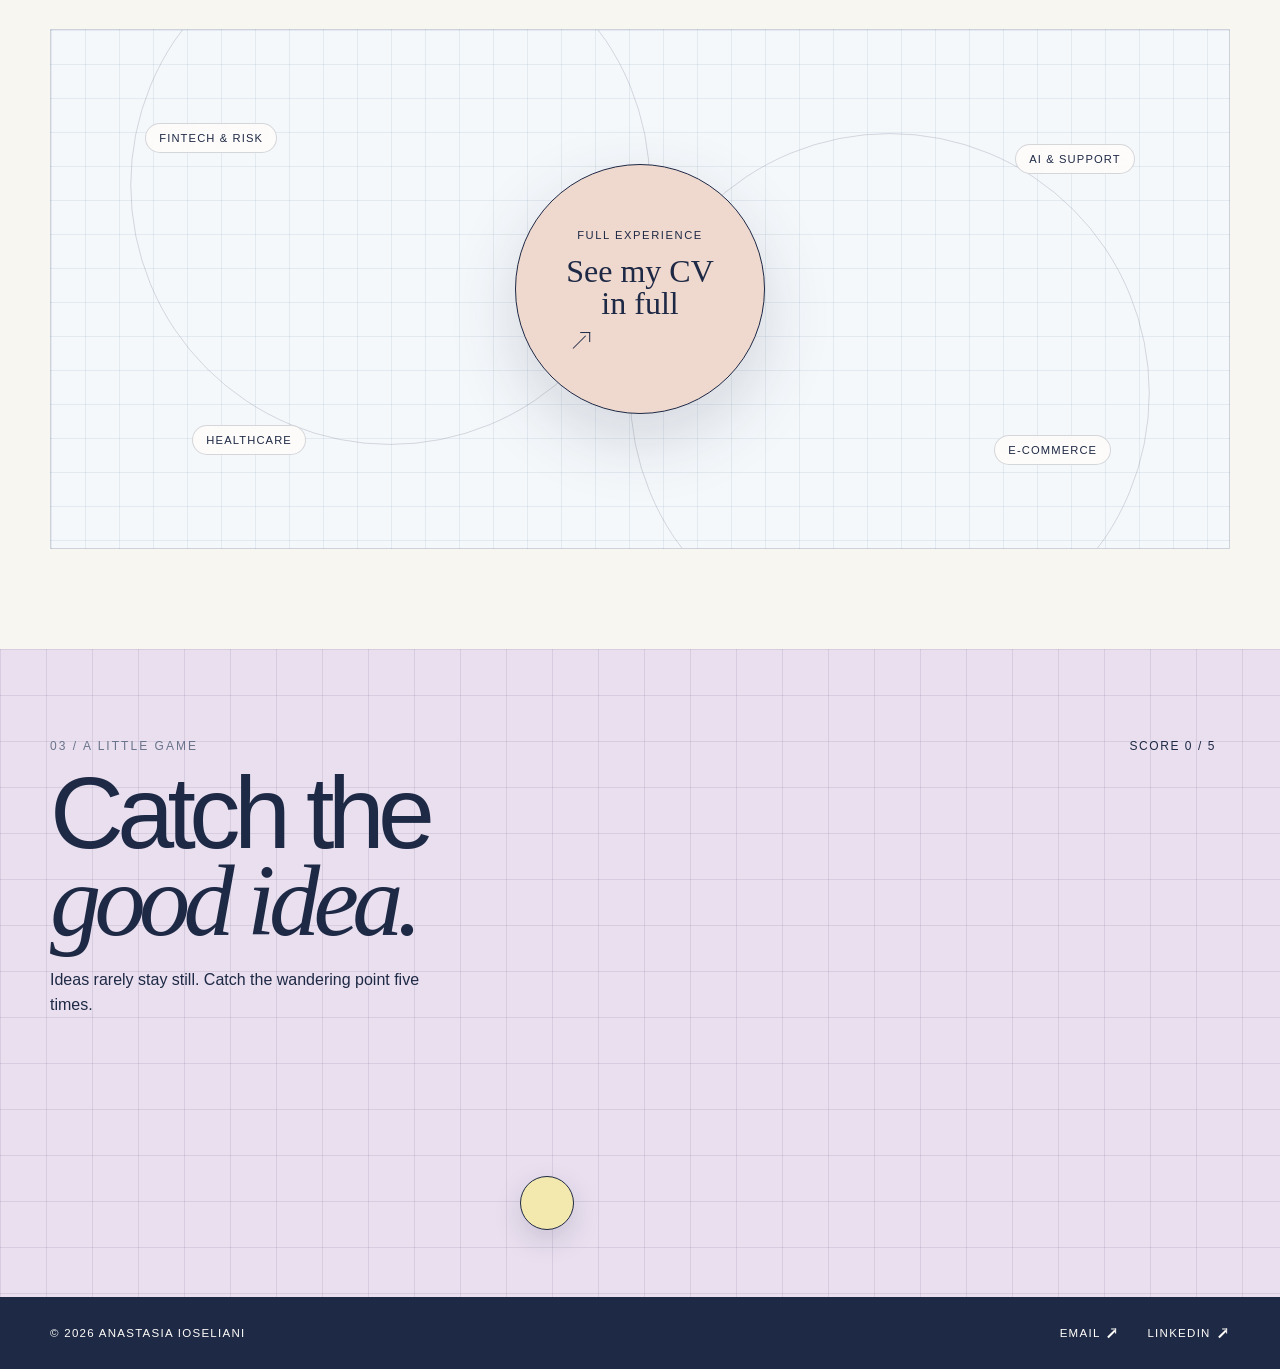
==== commit f0192118: "Strengthen homepage remote-talent search signals" ====
--- a/index.html
+++ b/index.html
@@ -50,7 +50,7 @@
   <meta property="og:image:alt" content="Anastasia Ioseliani — UX design, business development and customer communications, on a pastel blue grid with a sculptural pencil.">
   <meta name="twitter:card" content="summary_large_image">
   <meta name="twitter:title" content="Anastasia Ioseliani — UX Design &amp; Customer Experience">
-  <meta name="twitter:description" content="Explore my work in UX design, business development and customer communications, with selected projects and an interactive portfolio.">
+  <meta name="twitter:description" content="Explore Anastasia Ioseliani’s remote-ready portfolio: UX design, digital product work, fintech customer experience, AI governance, business development and selected case studies.">
   <meta name="twitter:image" content="https://anastasiaioseliani.space/portfolio-share-v1.png">
   <meta name="twitter:image:alt" content="Anastasia Ioseliani portfolio — pastel blue grid and pencil cover">
   <link rel="icon" type="image/svg+xml" href="data:image/svg+xml,%3Csvg xmlns='http://www.w3.org/2000/svg' viewBox='0 0 64 64'%3E%3Crect width='64' height='64' rx='14' fill='%23293452'/%3E%3Cpath d='M16 46 30 17h5l13 29h-7l-3-7H26l-3 7zm13-14h7l-3.5-8z' fill='%23f8f4ec'/%3E%3C/svg%3E">
@@ -446,7 +446,7 @@
     <path d="M90 285v15"/>
     <path d="M78 300h24"/>
   </g>
-</svg><img class="pen-cursor" src="cool-blue-pencil.png" alt="Blue pencil" aria-hidden="true"><button class="mobile-put-down" id="mobilePutDown" type="button">Put the pen down</button><button class="mobile-clear-page" id="mobileClearPage" type="button">Clear page</button><a class="mobile-continue" href="#about">Explore the work ↓</a><div class="wrap hero-content"><div class="hero-top"><div><div class="label">Anastasia Ioseliani</div><div class="hero-role">UX Design / Business Development / Customer Communications</div></div><p class="hero-intro">5+ years across fintech, healthcare and e-commerce—leading teams, improving support systems and turning complex processes into practical customer experiences.</p></div><h1><span>Practical</span><span>digital</span><span>approach.</span></h1><div class="recruiter-snapshot" aria-label="Career highlights"><span><strong>5+</strong> years</span><span><strong>10</strong> agents led</span><span><strong>40%</strong> AI query coverage</span><span><strong>4.3 → 4.7</strong> Trustpilot</span></div><div class="hero-bottom"><p class="hero-instruction">Move the blue pencil across the grid. Press and drag to leave your mark.</p><div class="draw-tools"><a class="pill recruiter-primary" href="cv.html">View CV ↗</a><a class="pill" href="projects.html">Projects ↗</a><button class="pill active" id="penTool" type="button">Pencil</button><button class="pill" id="clearTool" type="button">Clear page</button></div></div></div></section>
+</svg><img class="pen-cursor" src="cool-blue-pencil.png" alt="Blue pencil" aria-hidden="true"><button class="mobile-put-down" id="mobilePutDown" type="button">Put the pen down</button><button class="mobile-clear-page" id="mobileClearPage" type="button">Clear page</button><a class="mobile-continue" href="#about">Explore the work ↓</a><div class="wrap hero-content"><div class="hero-top"><div><div class="label">Anastasia Ioseliani</div><div class="hero-role">UX Design / Business Development / Customer Communications</div></div><p class="hero-intro">Remote-ready digital professional with 5+ years across fintech, healthcare and e-commerce—UX, customer experience, product improvement and cross-functional delivery.</p></div><h1><span>Practical</span><span>digital</span><span>approach.</span></h1><div class="recruiter-snapshot" aria-label="Career highlights"><span><strong>5+</strong> years</span><span><strong>10</strong> agents led</span><span><strong>40%</strong> AI query coverage</span><span><strong>4.3 → 4.7</strong> Trustpilot</span></div><div class="hero-bottom"><p class="hero-instruction">Move the blue pencil across the grid. Press and drag to leave your mark.</p><div class="draw-tools"><a class="pill recruiter-primary" href="cv.html">View CV ↗</a><a class="pill" href="projects.html">Projects ↗</a><button class="pill active" id="penTool" type="button">Pencil</button><button class="pill" id="clearTool" type="button">Clear page</button></div></div></div></section>
     
     <section class="welcome" id="about"><div class="wrap welcome-grid"><div class="label">01 / Industries</div><div class="reveal"><h2>Industry experience.</h2><p class="welcome-lead">Tap the lanterns to discover the industries I’ve worked in—and how UX thinking connects the work.</p><div class="lantern-stage" id="lanternStage"><article class="lantern-card"><button class="lantern-button" type="button" aria-expanded="false"><span class="lantern-number">Healthcare</span><img src="chinese-lantern.png" alt="Lantern for healthcare experience"><span class="lantern-prompt">Tap to discover</span></button><div class="lantern-note"><small>Healthcare · California</small><strong>I help long-term care facilities move complex Medi-Cal cases towards coverage by coordinating facilities, counties, attorneys, POAs and families, preparing TARs and appeals.</strong><span class="lantern-ux">UX: stakeholder journeys · information clarity · workflow design</span></div></article><article class="lantern-card"><button class="lantern-button" type="button" aria-expanded="false"><span class="lantern-number">Fintech</span><img src="chinese-lantern.png" alt="Lantern for fintech experience"><span class="lantern-prompt">Tap to discover</span></button><div class="lantern-note"><small>Fintech · London</small><strong>At Bits, I progressed from support to Assistant Manager, led 10 agents, improved CX processes and trained an AI support agent that handled around 40% of incoming queries.</strong><span class="lantern-ux">UX: customer research · friction analysis · AI support journeys</span></div></article><article class="lantern-card"><button class="lantern-button" type="button" aria-expanded="false"><span class="lantern-number">E-commerce</span><img src="chinese-lantern.png" alt="Lantern for e-commerce experience"><span class="lantern-prompt">Tap to discover</span></button><div class="lantern-note"><small>E-commerce · Tbilisi + Barcelona</small><strong>I founded and ran Oasis TBS, owning the customer journey from Shopify discovery and ordering through support, fulfilment, sourcing, logistics and growth.</strong><span class="lantern-ux">UX: end-to-end journey · usability · conversion · customer feedback</span></div></article></div><a class="cv-gateway" id="cvGateway" href="cv.html"><span class="cv-gateway-copy"><small id="lanternStatus">Tap the lanterns · or enter now</small><strong>Explore my full CV</strong></span><span class="cv-gateway-arrow">↗</span></a></div></div></section>
     <section class="published-feature" id="published-article"><div class="wrap published-inner"><div class="published-kicker"><span class="published-dot"></span> Published writing · The FinTech Times</div><div class="published-main"><div><p class="published-eyebrow">AI · Fintech · Responsible support</p><h2>When should AI refuse to answer in regulated fintech support?</h2><p class="published-copy">My article on the boundaries AI needs in regulated customer support—and why vulnerability, fraud signals, consent and human escalation still matter.</p><a class="published-link" href="https://thefintechtimes.com/when-should-ai-refuse-to-answer-in-regulated-fintech-support/" target="_blank" rel="noopener noreferrer">Read my article <span aria-hidden="true">↗</span></a></div><div class="published-art" aria-hidden="true"><span class="orbit orbit-one"></span><span class="orbit orbit-two"></span><span class="art-core">AI<br><em>≠</em><br>autopilot</span><span class="art-note art-note-one">HUMAN OVERSIGHT</span><span class="art-note art-note-two">REGULATED FINTECH</span></div></div></div></section>
